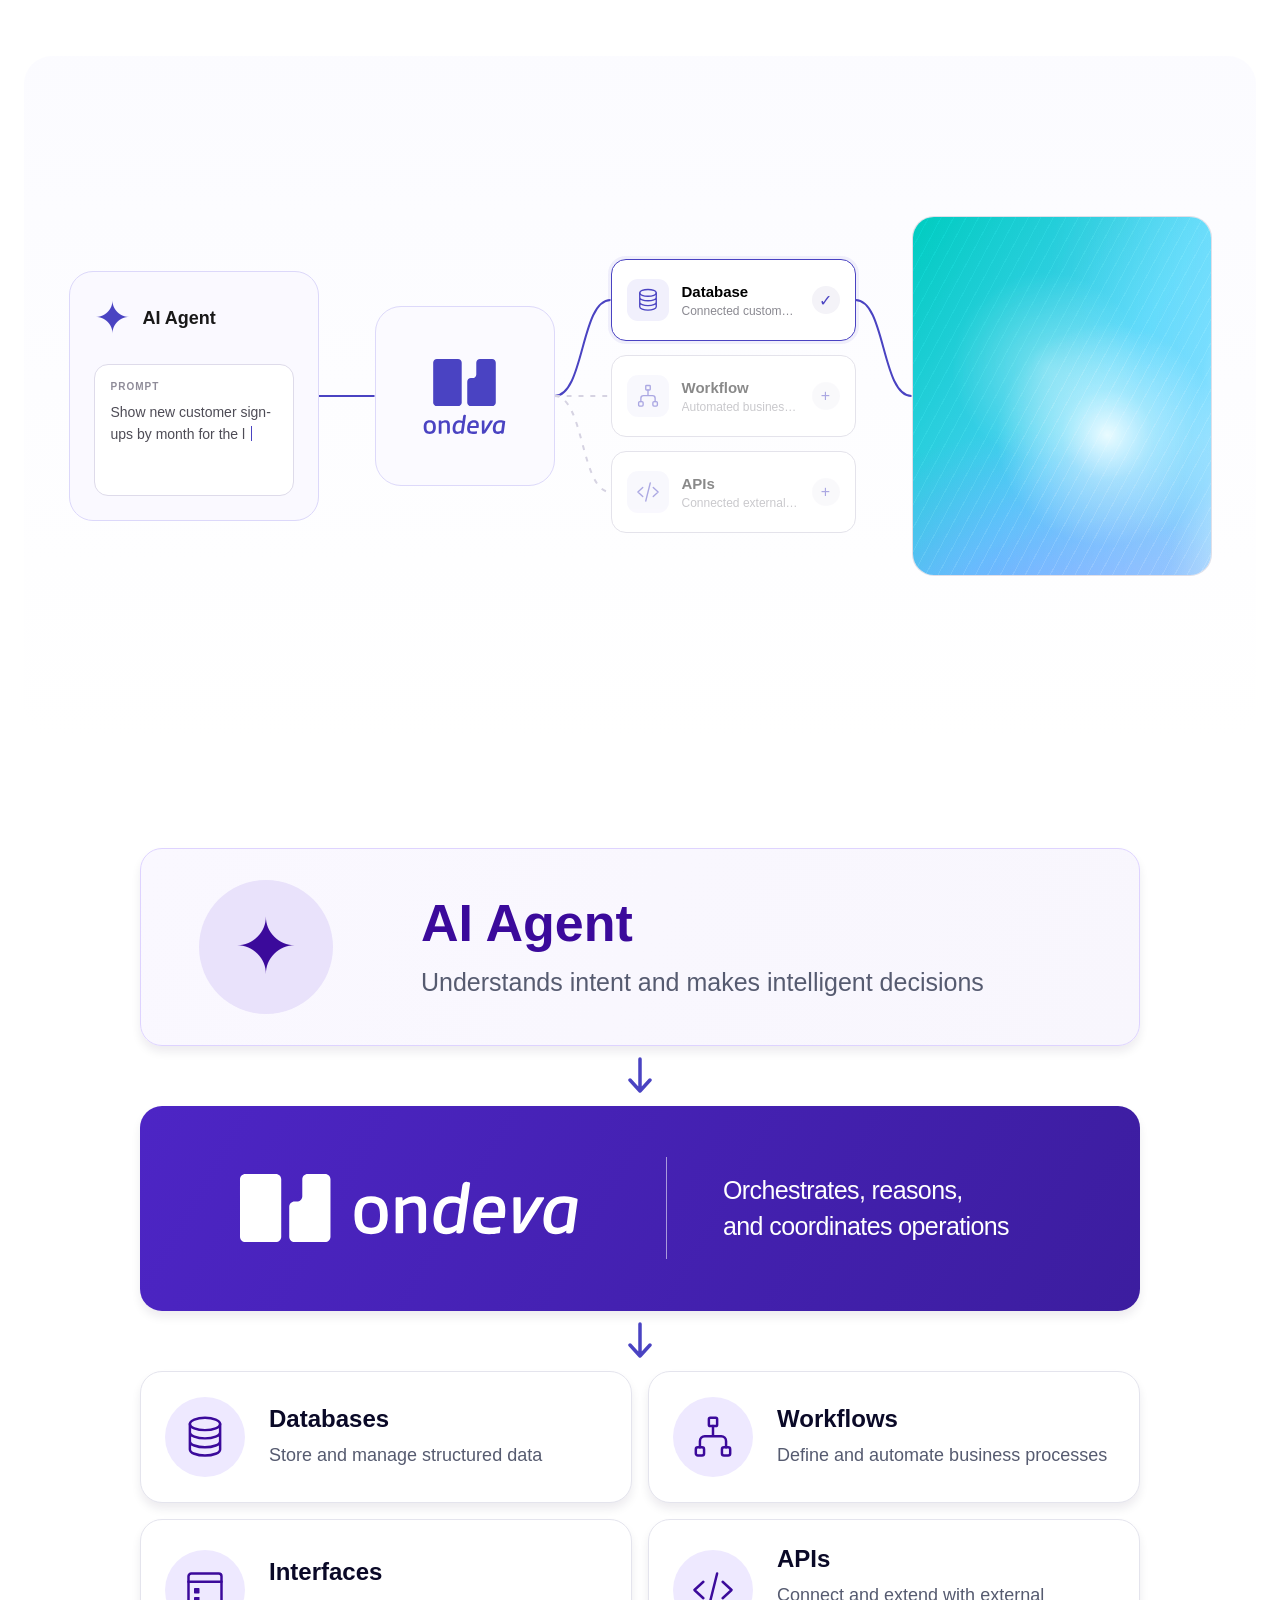
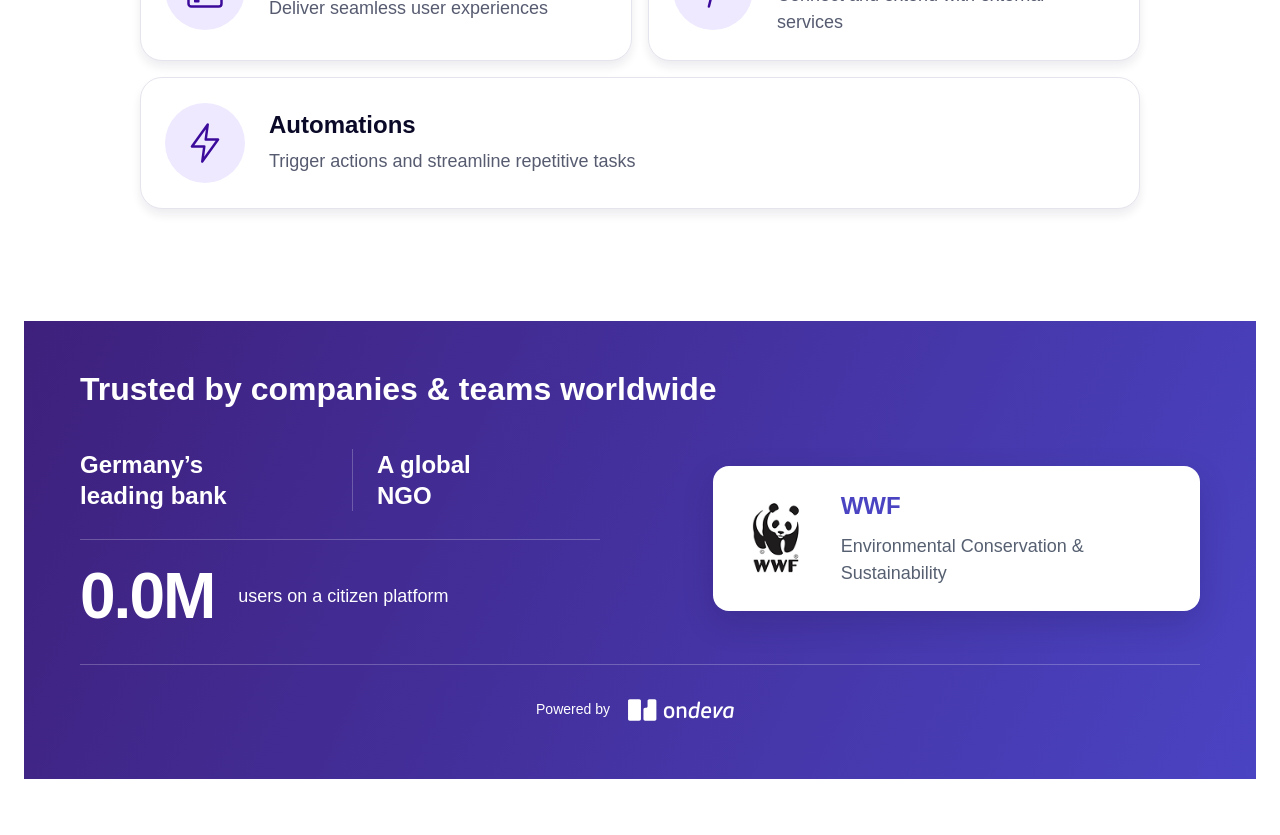
==== ondeva-ai-agent-demo/index.html @ fd676950 "Update index.html" ====
<!DOCTYPE html>
<html lang="en">
<head>
  <meta charset="UTF-8">
  <meta name="viewport" content="width=device-width, initial-scale=1.0">
  <title>Ondeva AI Agent Demo</title>
  <link rel="stylesheet" href="./css/style.css">
</head>
<body>
  <!-- Ícones compartilhados pelas duas sections -->
  <svg class="icon-definitions" xmlns="http://www.w3.org/2000/svg" aria-hidden="true">
    <defs>
      <symbol id="od-database" viewBox="0 0 64 64">
        <ellipse cx="32" cy="13" rx="22" ry="9"/>
        <path d="M10 13v37c0 5 10 9 22 9s22-4 22-9V13M10 25c0 5 10 9 22 9s22-4 22-9M10 38c0 5 10 9 22 9s22-4 22-9"/>
      </symbol>
      <symbol id="od-workflow" viewBox="0 0 64 64">
        <rect x="26" y="4" width="12" height="12" rx="2"/>
        <rect x="7" y="47" width="12" height="12" rx="3"/>
        <rect x="45" y="47" width="12" height="12" rx="3"/>
        <path d="M32 16v15M13 47V38a7 7 0 0 1 7-7h24a7 7 0 0 1 7 7v9"/>
      </symbol>
      <symbol id="od-interface" viewBox="0 0 64 64">
        <rect x="8" y="8" width="48" height="48" rx="4"/>
        <path d="M8 20h48"/>
        <rect x="16" y="29" width="8" height="8" rx="1" fill="currentColor" stroke="none"/>
        <rect x="16" y="42" width="8" height="8" rx="1" fill="currentColor" stroke="none"/>
      </symbol>
      <symbol id="od-code" viewBox="0 0 64 64">
        <path d="m18 20-13 12 13 12M46 20l13 12-13 12M38 8 26 56"/>
      </symbol>
      <symbol id="od-bolt" viewBox="0 0 64 64">
        <path d="m36 5-23 32h18l-3 22 23-32H33Z"/>
      </symbol>
    </defs>
  </svg>
  <main class="page">
    <!-- SECTION 01 — DEMO INTERATIVA -->
    <section
      class="experience"
      id="experience"
    >
      <canvas
        class="proximity-canvas"
        id="proximityCanvas"
      ></canvas>
      <!-- AI AGENT -->
      <div class="flow-item agent-column">
        <div
          class="agent-node"
          id="agentNode"
        >
          <div class="agent-heading">
            <div class="agent-symbol" aria-hidden="true">✦</div>
            <div class="agent-title">AI Agent</div>
          </div>
          <div class="prompt-box">
            <span class="prompt-label">
              PROMPT
            </span>
            <div class="prompt-content">
              <span id="promptText"></span>
              <span
                class="prompt-cursor"
                id="promptCursor"
                hidden
              ></span>
            </div>
          </div>
        </div>
      </div>
      <!-- ONDEVA -->
      <div class="flow-item ondeva-column">
        <div
          class="ondeva-node"
          id="ondevaNode"
        >
          <svg
            class="ondeva-logo"
            xmlns="http://www.w3.org/2000/svg"
            width="80"
            height="80"
            viewBox="0 0 80 80"
            fill="none"
            aria-label="Ondeva"
          >
            <path d="M35.054 11.4471H18.9602C17.4014 11.4471 16.1377 12.7043 16.1377 14.2552V44.4873C16.1377 46.0381 17.4014 47.2954 18.9602 47.2954H35.054C36.6128 47.2954 37.8765 46.0381 37.8765 44.4873V14.2552C37.8765 12.7043 36.6128 11.4471 35.054 11.4471Z" fill="#4A43C2"/>
            <path d="M61.009 11.446H51.8012C50.2409 11.446 48.9767 12.7038 48.9767 14.2541V23.1842C48.9767 24.7365 47.7125 25.9943 46.1522 25.9943H44.9153C43.355 25.9943 42.0908 27.252 42.0908 28.8043V44.4862C42.0908 46.0385 43.355 47.2963 44.9153 47.2963H61.007C62.5673 47.2963 63.8315 46.0385 63.8315 44.4862V14.2561C63.8315 12.7038 62.5673 11.448 61.007 11.448L61.009 11.446Z" fill="#4A43C2"/>
            <path d="M8.90674 63.2883C8.90674 59.6944 10.3064 58.0233 13.5429 58.0233C16.7793 58.0233 18.1801 59.6944 18.1801 63.2883C18.1801 66.8822 16.7804 68.5533 13.5429 68.5533C10.3054 68.5533 8.90674 66.8822 8.90674 63.2883ZM13.5429 66.7563C15.3178 66.7563 16.0278 65.9 16.0278 63.2883C16.0278 60.6766 15.3178 59.8202 13.5429 59.8202C11.7679 59.8202 11.0367 60.6766 11.0367 63.2883C11.0367 65.9 11.7466 66.7563 13.5429 66.7563Z" fill="#4A43C2"/>
            <path d="M42.0898 63.1834C42.5909 59.6322 44.1984 58.024 47.2057 58.024C49.7737 58.024 50.9229 59.2152 50.9229 61.8887C50.9229 62.4731 50.86 63.1215 50.7971 63.7059C50.7555 63.9779 50.6713 64.0611 50.3792 64.0611H44.1153C44.0939 64.2904 44.0737 64.4994 44.0737 64.6881C44.0737 66.339 44.8881 66.7559 46.6417 66.7559C47.6022 66.7559 48.2493 66.6514 49.1682 66.4637C49.4816 66.4008 49.6064 66.5683 49.5861 66.8402L49.4401 67.9269C49.4187 68.1562 49.3356 68.2607 49.0851 68.3033C48.2919 68.4494 47.373 68.554 46.4328 68.554C43.4053 68.554 41.9854 67.3841 41.9854 64.6476C41.9854 64.2093 42.0269 63.7081 42.0898 63.1855V63.1834ZM48.9177 62.5158C48.939 62.2439 48.9593 61.9933 48.9593 61.764C48.9593 60.3019 48.3954 59.8007 47.1428 59.8007C45.6184 59.8007 44.741 60.5322 44.3445 62.5158H48.9177Z" fill="#4A43C2"/>
            <path d="M40.8331 54.0633L40.3086 53.9908C39.6477 53.898 39.0454 54.3587 38.9526 55.0199L38.4431 58.6447L38.4356 58.6713C37.7672 58.2117 36.9741 58.024 36.0552 58.024C33.2366 58.024 31.5033 59.758 31.0225 63.225C30.9596 63.7049 30.918 64.1646 30.918 64.5826C30.918 67.2561 32.2548 68.5519 34.4679 68.5519C35.5957 68.5519 36.5765 68.2181 37.3493 67.4449L37.2822 67.9419C37.2779 67.976 37.28 68.009 37.2854 68.041C37.2982 68.1509 37.3515 68.2245 37.4314 68.2639C37.4698 68.2885 37.5135 68.3055 37.5615 68.313L37.9506 68.3674C38.6115 68.4601 39.2213 67.9995 39.314 67.3383L40.4355 59.3144L40.4557 59.1683L40.4674 59.0851L41.0335 55.0252L41.0879 54.6253L41.1092 54.4749L41.1145 54.4365C41.1401 54.2574 41.0143 54.091 40.8352 54.0654L40.8331 54.0633ZM33.0479 64.5207C33.0479 64.1869 33.0693 63.7892 33.1311 63.3306C33.4861 60.7818 34.4679 59.821 36.3462 59.821C37.1159 59.821 37.7203 59.966 38.2203 60.2155L37.9847 61.8888L37.4112 65.8783C36.7012 66.4425 35.8654 66.7763 34.9476 66.7763C33.7366 66.7763 33.0479 66.1705 33.0479 64.5207Z" fill="#4A43C2"/>
            <path d="M70.7459 58.6297C69.9314 58.3375 68.6575 58.024 67.3005 58.024C64.1685 58.024 62.1633 59.6322 61.6623 63.2879C61.5994 63.7475 61.5578 64.1858 61.5578 64.6039C61.5578 67.2145 62.8733 68.5518 64.9819 68.5518C66.1726 68.5518 67.1747 68.1551 67.9476 67.528L67.9412 67.5686L67.8687 67.9418C67.8431 68.121 67.9689 68.2873 68.148 68.3129L68.5371 68.3673C69.198 68.4601 69.8078 67.9994 69.9005 67.3382L71.0593 59.0478C71.0806 58.8601 70.9964 58.714 70.7459 58.6297ZM65.5042 66.7559C64.3348 66.7559 63.6877 66.1289 63.6877 64.6039C63.6877 64.2701 63.709 63.8936 63.7709 63.4553C64.1674 60.7605 65.2953 59.7996 67.3207 59.7996C67.8015 59.7996 68.3025 59.8625 68.8238 59.967L68.0094 65.8783C67.2163 66.4211 66.3602 66.7559 65.5042 66.7559Z" fill="#4A43C2"/>
            <path d="M25.7181 58.024C24.5071 58.024 23.3792 58.4004 22.3143 59.2152V58.6095C22.3143 58.4004 22.1885 58.2757 21.9806 58.2757H20.7067C20.4978 58.2757 20.373 58.4015 20.373 58.6095V67.9887C20.373 68.1764 20.4988 68.3023 20.6864 68.3023H22.148C22.3356 68.3023 22.4614 68.1764 22.4614 67.9887V60.7402C23.2971 60.1974 24.2363 59.8209 25.1968 59.8209C26.3449 59.8209 26.7628 60.3637 26.7628 62.0764V67.9674C26.7628 68.0005 26.7692 68.0325 26.7788 68.0634C26.8065 68.1818 26.8832 68.2586 27.0016 68.2863C27.0325 68.2959 27.0634 68.3023 27.0975 68.3023H27.6145C28.2978 68.3023 28.8511 67.7488 28.8511 67.0652V61.6381C28.8511 59.2354 27.8906 58.024 25.7191 58.024H25.7181Z" fill="#4A43C2"/>
            <path d="M58.998 62.9745L61.6577 58.729C61.8581 58.4582 61.7259 58.2907 61.4754 58.2907H59.8871C59.6994 58.2907 59.5662 58.3323 59.4447 58.52L57.1399 62.3389C56.4491 63.3819 55.9961 64.4846 55.1283 65.8827C55.236 64.5262 55.1806 63.4661 55.1998 62.4434V58.6245C55.2008 58.4102 55.1017 58.2907 54.8927 58.2907H53.5112C53.282 58.2907 53.1764 58.3718 53.1764 58.6032L53.2617 67.9729C53.2553 68.1798 53.3406 68.3067 53.5485 68.3067H54.6028C54.6102 68.3067 54.6188 68.3046 54.6284 68.3024C55.2179 68.2928 55.9374 67.863 56.3116 67.2658L58.9991 62.9745H58.998Z" fill="#4A43C2"/>
          </svg>
        </div>
      </div>
      <!-- CAPABILITIES -->
      <div class="flow-item capabilities">
        <button
          class="capability"
          data-capability="database"
        >
          <div class="capability-icon" aria-hidden="true">
            <svg viewBox="0 0 64 64"><use href="#od-database"/></svg>
          </div>
          <div class="capability-copy">
            <strong>Database</strong>
            <span>Connected customer data</span>
          </div>
          <div class="capability-action">
            +
          </div>
        </button>
        <button
          class="capability"
          data-capability="workflow"
        >
          <div class="capability-icon" aria-hidden="true">
            <svg viewBox="0 0 64 64"><use href="#od-workflow"/></svg>
          </div>
          <div class="capability-copy">
            <strong>Workflow</strong>
            <span>Automated business processes</span>
          </div>
          <div class="capability-action">
            +
          </div>
        </button>
        <button
          class="capability"
          data-capability="apis"
        >
          <div class="capability-icon" aria-hidden="true">
            <svg viewBox="0 0 64 64"><use href="#od-code"/></svg>
          </div>
          <div class="capability-copy">
            <strong>APIs</strong>
            <span>Connected external services</span>
          </div>
          <div class="capability-action">
            +
          </div>
        </button>
      </div>
      <!-- RESULT -->
      <div class="flow-item result-column">
        <div
          class="result-card is-loading"
          id="resultCard"
        >
          <div
            class="result-loading"
            id="resultLoading"
          ></div>
          <div
            class="result-content"
            id="resultContent"
          >
            <h2
              class="result-title"
              id="resultTitle"
            >
              Loading result
            </h2>
            <div
              class="result-copy"
              id="resultCopy"
            ></div>
            <div
              class="result-visual"
              id="resultVisual"
            ></div>
          </div>
        </div>
      </div>
      <!-- CONNECTIONS -->
      <svg
        class="connections"
        id="connections"
      ></svg>
    </section>
     <!-- SECTION 02 — CARDS AUTOMÁTICOS -->
    <section class="od-flow" data-od-flow data-step-ms="700" data-start-ms="180" aria-label="How Ondeva connects AI agents and operations">
    <article class="od-card od-agent" data-od-reveal>
      <span class="od-icon od-icon--agent" aria-hidden="true"><span class="agent-symbol">✦</span></span>
      <div class="capability-copy od-copy">
        <h2>AI Agent</h2>
        <p>Understands intent and makes intelligent decisions</p>
      </div>
    </article>
    <div class="od-arrow" data-od-connector aria-hidden="true"><svg viewBox="0 0 32 40"><path d="M16 3v31M6 24l10 11 10-11"/></svg></div>
    <article class="od-card od-platform" data-od-reveal aria-label="Ondeva: Orchestrates, reasons, and coordinates operations">
      <div class="od-brand" aria-hidden="true">
<svg class="od-brand-logo" width="409" height="135" viewBox="0 0 409 135" fill="none" xmlns="http://www.w3.org/2000/svg">
<path d="M119.143 32.5518C122.154 32.5518 124.595 34.9764 124.595 37.9727V96.3223C124.595 99.3185 122.154 101.746 119.143 101.746H88.083C85.0714 101.746 82.6309 99.3185 82.6309 96.3223V66.0537C82.6309 63.0575 85.0714 60.6289 88.083 60.6289H90.4697C93.4814 60.6289 95.9219 58.2013 95.9219 55.2051V37.9688C95.9219 34.9762 98.3624 32.5488 101.374 32.5488H119.146L119.143 32.5518ZM69.0479 32.5498C72.0567 32.5498 74.4961 34.9772 74.4961 37.9707V96.3242C74.4961 99.3177 72.0567 101.744 69.0479 101.744H37.9844C34.9755 101.744 32.5361 99.3177 32.5361 96.3242V37.9707C32.5361 34.9772 34.9755 32.5498 37.9844 32.5498H69.0479ZM288.9 55.3027C298.281 55.3027 302.479 59.6545 302.479 69.4209C302.479 71.5556 302.249 73.9239 302.02 76.0586C301.868 77.052 301.56 77.3564 300.493 77.3564H277.611C277.533 78.1938 277.46 78.9571 277.46 79.6465C277.46 85.6769 280.435 87.2002 286.841 87.2002C290.349 87.2002 292.713 86.8184 296.069 86.1328C297.214 85.903 297.67 86.5147 297.596 87.5078L297.062 91.4775C296.985 92.3151 296.681 92.6977 295.766 92.8535C292.868 93.3872 289.512 93.7686 286.077 93.7686C275.018 93.7685 269.831 89.495 269.831 79.499C269.831 77.898 269.983 76.067 270.213 74.1582V74.1504C272.043 61.178 277.915 55.3028 288.9 55.3027ZM165.932 55.3008C177.754 55.3008 182.871 61.4049 182.871 74.5332C182.871 87.6615 177.758 93.7656 165.932 93.7656C154.105 93.7656 148.996 87.6615 148.996 74.5332C148.996 61.4049 154.109 55.3008 165.932 55.3008ZM258.753 44.3291C259.092 41.9138 261.292 40.2314 263.706 40.5703L265.622 40.835L265.63 40.8428C266.284 40.9364 266.743 41.5439 266.649 42.1982L266.63 42.335V42.3389L266.553 42.8877L266.354 44.3486L264.286 59.1797L264.243 59.4834L264.169 60.0166L260.072 89.3281C259.733 91.7432 257.506 93.4258 255.092 93.0869L253.671 92.8887C253.496 92.8614 253.335 92.7986 253.195 92.709C252.903 92.5648 252.709 92.2957 252.662 91.8945C252.643 91.7778 252.635 91.6568 252.65 91.5322L252.896 89.7168C250.072 92.5411 246.49 93.7607 242.37 93.7607C234.286 93.7607 229.402 89.0278 229.402 79.2617C229.402 77.7346 229.554 76.0548 229.784 74.3018C231.54 61.6374 237.872 55.3028 248.168 55.3027C251.525 55.3027 254.423 55.9889 256.864 57.668L256.891 57.5703L258.753 44.3291ZM362.306 55.3027C367.263 55.3027 371.916 56.4482 374.892 57.5156C375.807 57.8234 376.115 58.3573 376.037 59.043L371.804 89.3271C371.465 91.7424 369.238 93.4258 366.823 93.0869L365.401 92.8877C364.747 92.7939 364.288 92.1865 364.382 91.5322L364.646 90.1689L364.67 90.0205C361.847 92.3111 358.186 93.7607 353.836 93.7607C346.134 93.7606 341.328 88.8753 341.328 79.3389C341.328 77.812 341.48 76.211 341.71 74.5322C343.54 61.1781 350.865 55.3029 362.306 55.3027ZM316.981 56.2773C317.744 56.2775 318.106 56.7142 318.103 57.4971V71.4473C318.032 75.1832 318.235 79.0555 317.842 84.0107C321.012 78.9037 322.666 74.8753 325.189 71.0654L333.609 57.1152C334.053 56.4298 334.54 56.2774 335.225 56.2773H341.027C341.942 56.2773 342.425 56.8894 341.693 57.8789L331.978 73.3867H331.981L322.164 89.0635C320.797 91.2448 318.169 92.8144 316.016 92.8496C315.981 92.8574 315.949 92.8652 315.922 92.8652H312.07C311.311 92.8651 311 92.4019 311.023 91.6465L310.712 57.4189C310.712 56.5736 311.097 56.2773 311.935 56.2773H316.981ZM210.411 55.3027C218.343 55.3028 221.851 59.7283 221.852 68.5049V88.3301C221.852 90.8271 219.831 92.8495 217.335 92.8496H215.446C215.322 92.8496 215.209 92.8261 215.096 92.791C214.663 92.6897 214.383 92.4089 214.282 91.9766C214.247 91.8636 214.224 91.7467 214.224 91.626V70.1064C214.224 63.8501 212.697 61.8672 208.503 61.8672C204.994 61.8672 201.564 63.2427 198.511 65.2256V91.7041C198.511 92.3896 198.051 92.8496 197.365 92.8496H192.026C191.341 92.8494 190.882 92.3894 190.882 91.7041V57.4414C190.882 56.682 191.338 56.2227 192.101 56.2227H196.754C197.513 56.2227 197.974 56.678 197.974 57.4414V59.6543C201.864 56.6782 205.984 55.3027 210.407 55.3027H210.411ZM249.231 61.8672C242.37 61.8672 238.783 65.3771 237.486 74.6875C237.26 76.3625 237.183 77.8159 237.183 79.0352C237.183 85.0616 239.698 87.2744 244.122 87.2744C247.475 87.2744 250.529 86.0549 253.122 83.9941L255.217 69.4209L256.077 63.3086C254.251 62.3971 252.043 61.8672 249.231 61.8672ZM165.932 61.8643C159.448 61.8643 156.776 64.9928 156.776 74.5332C156.776 84.0736 159.37 87.2021 165.932 87.2021C172.415 87.2021 175.009 84.0736 175.009 74.5332C175.009 64.9928 172.415 61.8643 165.932 61.8643ZM362.38 61.7891C354.981 61.7891 350.861 65.2993 349.412 75.1436C349.186 76.7445 349.108 78.1196 349.108 79.3389C349.108 84.9095 351.472 87.2001 355.744 87.2002C358.871 87.2002 361.998 85.977 364.896 83.9941L367.871 62.4004C365.967 62.0186 364.136 61.7891 362.38 61.7891ZM288.671 61.793C283.102 61.793 279.897 64.4653 278.448 71.7109H295.154C295.232 70.7177 295.307 69.8023 295.307 68.9648C295.307 63.6241 293.246 61.793 288.671 61.793Z" fill="white"/>
</svg>
      </div>
      <p class="od-platform-copy" aria-hidden="true">Orchestrates, reasons,<br class="od-desktop-break"> and coordinates operations</p>
    </article>
    <div class="od-arrow" data-od-connector aria-hidden="true"><svg viewBox="0 0 32 40"><path d="M16 3v31M6 24l10 11 10-11"/></svg></div>
    <div class="od-features">
      <article class="od-card od-feature" data-od-reveal>
        <span class="od-icon" aria-hidden="true"><svg><use href="#od-database"/></svg></span>
        <div class="capability-copy od-copy"><h3>Databases</h3><p>Store and manage structured data</p></div>
      </article>
      <article class="od-card od-feature" data-od-reveal>
        <span class="od-icon" aria-hidden="true"><svg><use href="#od-workflow"/></svg></span>
        <div class="capability-copy od-copy"><h3>Workflows</h3><p>Define and automate business processes</p></div>
      </article>
      <article class="od-card od-feature" data-od-reveal>
        <span class="od-icon" aria-hidden="true"><svg><use href="#od-interface"/></svg></span>
        <div class="capability-copy od-copy"><h3>Interfaces</h3><p>Deliver seamless user experiences</p></div>
      </article>
      <article class="od-card od-feature" data-od-reveal>
        <span class="od-icon" aria-hidden="true"><svg><use href="#od-code"/></svg></span>
        <div class="capability-copy od-copy"><h3>APIs</h3><p>Connect and extend with external services</p></div>
      </article>
      <article class="od-card od-feature od-automation" data-od-reveal>
        <span class="od-icon" aria-hidden="true"><svg><use href="#od-bolt"/></svg></span>
        <div class="capability-copy od-copy"><h3>Automations</h3><p>Trigger actions and streamline repetitive tasks</p></div>
      </article>
    </div>
  </section>
  <!-- ============================================================
     SECTION 03 — TRUSTED BY COMPANIES & TEAMS
     ============================================================ -->
<section class="trust-section" data-trust-section aria-labelledby="trust-title">
  <div class="trust-inner">
    <div class="trust-copy">
      <h2 id="trust-title" data-trust-reveal>Trusted by companies &amp; teams worldwide</h2>
    </div>

    <div class="trust-content">
      <div class="trust-proofs">
        <div class="trust-proof" data-trust-reveal data-trust-wait="500">
          <h3>Germany’s<br>leading bank</h3>
        </div>
        <div class="trust-proof" data-trust-reveal data-trust-wait="500">
          <h3>A global<br>NGO</h3>
        </div>
        <div class="trust-proof trust-proof--metric" data-trust-reveal data-trust-wait="500">
          <div class="trust-count" aria-hidden="true"><span data-trust-count>5</span>M</div>
          <p><span class="trust-sr-only">5 million </span>users on a citizen platform</p>
        </div>
      </div>

      <div class="trust-clients" data-trust-reveal data-trust-carousel aria-label="Clients">
        <article class="trust-client is-active" data-trust-client>
          <img class="trust-client-logo" src="./assets/logos/WWF.png" alt="" width="96" height="96" decoding="async">
          <div class="trust-client-text">
            <h3>WWF</h3>
            <p>Environmental Conservation & Sustainability</p>
          </div>
        </article>
        <article class="trust-client" data-trust-client>
          <img class="trust-client-logo" src="./assets/logos/Grunder.png" alt="" width="96" height="96" decoding="async">
          <div class="trust-client-text">
            <h3>Gründerplattform</h3>
            <p>Entrepreneurship & Business Creation</p>
          </div>
        </article>
        <article class="trust-client" data-trust-client>
          <img class="trust-client-logo" src="./assets/logos/Everest.png" alt="" width="96" height="96" decoding="async">
          <div class="trust-client-text">
            <h3>Everest</h3>
            <p><span>Digital platform development &</span> <span>entrepreneurial empowerment</span></p>
          </div>
        </article>
      </div>
    </div>

    <div class="trust-powered" data-trust-reveal>
      <span>Powered by</span>
      <img src="./assets/logos/Logo.svg" alt="Ondeva" width="126" height="42" decoding="async">
    </div>
  </div>
</section>

</main>
  <script src="./js/main.js"></script>
</body>
</html>
---- ondeva-ai-agent-demo/css/style.css ----
/* BASE E SECTION 01 — DEMO INTERATIVA */
* { box-sizing: border-box; }
html, body { margin: 0; min-height: 100%; }
body { font-family: Arial, Helvetica, sans-serif; background: #ffffff; color: #181818; }
button { font: inherit; }
.icon-definitions { position: absolute; width: 0; height: 0; overflow: hidden; }
.page { width: min(1500px, calc(100% - 48px)); margin: 0 auto; padding: 56px 0; }
.experience { position: relative; min-height: 680px; display: flex; align-items: center; justify-content: center; gap: 56px; overflow: hidden; isolation: isolate; border-radius: 28px; background: linear-gradient( 180deg, rgba(250, 250, 255, .78), rgba(255, 255, 255, .96) ); }
.flow-item { position: relative; z-index: 3; }
.proximity-canvas { position: absolute; inset: 0; z-index: 0; width: 100%; height: 100%; pointer-events: none; }
.agent-column { width: 250px; }
.agent-node { width: 250px; padding: 24px; border: 1px solid #DCD8FA; border-radius: 24px; background: #FAF9FF; }
.agent-symbol { color: #4A43C2; font-size: 44px; line-height: 1; }
.agent-heading { display: flex; align-items: center; gap: 12px; }
.agent-title { margin-top: 0; font-size: 18px; font-weight: 700; }
.prompt-box { width: 100%; height: 132px; margin-top: 24px; padding: 16px; border: 1px solid #DEDBEA; border-radius: 14px; background: #ffffff; }
.prompt-label { display: block; margin-bottom: 10px; color: #8F8C99; font-size: 10px; font-weight: 700; letter-spacing: .1em; }
.prompt-content { height: 86px; overflow: hidden; color: #4E4C56; font-size: 14px; line-height: 1.55; }
.prompt-cursor { display: inline-block; width: 1px; height: 15px; margin-left: 2px; vertical-align: -2px; background: #4A43C2; animation: cursorBlink .7s infinite; }
@keyframes cursorBlink { 0%, 49% { opacity: 1; }
50%, 100% { opacity: 0; }
}
.ondeva-column { width: 180px; display: flex; justify-content: center; }
.ondeva-node { width: 180px; height: 180px; display: grid; place-items: center; border: 1px solid #DDD9FA; border-radius: 26px; background: #FBFAFF; }
.ondeva-logo { display: block; width: 105px; height: 105px; }
.capabilities { width: 245px; display: flex; flex-direction: column; gap: 14px; }
.capability { width: 100%; height: 82px; padding: 15px; display: flex; align-items: center; gap: 13px; border: 1px solid #E4E3EB; border-radius: 15px; background: #ffffff; text-align: left; cursor: pointer; box-shadow: 0 6px 18px rgba(74, 67, 194, 0); transition: border-color 180ms ease, box-shadow 180ms ease, transform 180ms ease; }
.capability:hover { transform: translateY(-2px); border-color: #AAA4E9; box-shadow: 0 10px 26px rgba(74, 67, 194, .14); }
.capability.selected { border-color: #4A43C2; box-shadow: 0 0 0 3px rgba(74, 67, 194, .07); }
.capability.dimmed { opacity: 1; }
.capability.dimmed .capability-icon, .capability.dimmed .capability-copy, .capability.dimmed .capability-action { opacity: .46; }
.capability.dimmed:hover .capability-icon, .capability.dimmed:hover .capability-copy, .capability.dimmed:hover .capability-action { opacity: .75; }
.capability-icon { width: 42px; height: 42px; flex: 0 0 42px; display: grid; place-items: center; border-radius: 11px; background: #F1F0FC; color: #4A43C2; font-size: 12px; font-weight: 700; }
.capability-icon svg { display: block; width: 24px; height: 24px; fill: none; stroke: currentColor; stroke-width: 3.6; stroke-linecap: round; stroke-linejoin: round; }
.capability-copy { min-width: 0; flex: 1; }
.capability-copy strong { display: block; margin-bottom: 4px; font-size: 15px; }
.capability-copy span { display: block; overflow: hidden; color: #8A8991; font-size: 12px; white-space: nowrap; text-overflow: ellipsis; }
.capability-action { width: 28px; height: 28px; flex: 0 0 28px; display: grid; place-items: center; border-radius: 50%; background: #F4F3F8; color: #4A43C2; }
.result-column { width: 300px; }
.result-card { --foil-x: 45%; --foil-y: 42%; position: relative; width: 300px; height: 360px; overflow: hidden; border: 1px solid rgba(220, 220, 230, .9); border-radius: 22px; background: #ffffff; }
.result-loading { position: absolute; inset: 0; opacity: 0; overflow: hidden; background: radial-gradient( circle at var(--foil-x) var(--foil-y), rgba(255,255,255,.84) 0%, rgba(255,255,255,.36) 12%, transparent 29% ), radial-gradient( circle at 78% 22%, rgba(108,226,255,.66), transparent 40% ), radial-gradient( circle at 22% 76%, rgba(177,136,255,.64), transparent 44% ), radial-gradient( circle at 85% 80%, rgba(37,211,190,.48), transparent 40% ), linear-gradient( 125deg, #18C4BA 0%, #59CAE9 24%, #7EB7EE 46%, #B08BEA 68%, #6B61D7 84%, #4A43C2 100% ); background-size: 145% 145%, 170% 170%, 185% 185%, 180% 180%, 230% 230%; filter: saturate(1.15) contrast(1.03); transition: opacity 260ms ease; animation: foilDrift 2.3s ease-in-out infinite alternate; }
.result-card.is-loading .result-loading { opacity: 1; }
.result-loading::before { content: ""; position: absolute; inset: -35%; background: repeating-linear-gradient( 118deg, rgba(255,255,255,.13) 0, rgba(255,255,255,.13) 1px, transparent 1px, transparent 11px ); mix-blend-mode: overlay; animation: foilSweep 2.4s linear infinite; }
.result-loading::after { content: ""; position: absolute; inset: 0; background: radial-gradient( circle at var(--foil-x) var(--foil-y), rgba(255,255,255,.3), transparent 36% ), linear-gradient( 100deg, transparent 20%, rgba(255,255,255,.18) 44%, rgba(255,255,255,.42) 50%, rgba(255,255,255,.15) 56%, transparent 78% ); mix-blend-mode: screen; background-size: 100% 100%, 220% 100%; animation: foilLight 1.8s linear infinite; }
@keyframes foilDrift { 0% { background-position: 10% 20%, 70% 15%, 15% 80%, 80% 70%, 0% 50%; }
100% { background-position: 90% 70%, 25% 75%, 80% 20%, 25% 30%, 100% 50%; }
}
@keyframes foilSweep { from { transform: translateX(-12%) rotate(-7deg); }
to { transform: translateX(12%) rotate(-7deg); }
}
@keyframes foilLight { from { background-position: center, 130% 0; }
to { background-position: center, -130% 0; }
}
.result-content { position: relative; z-index: 2; height: 100%; padding: 24px; display: flex; flex-direction: column; opacity: 1; transition: opacity 250ms ease; }
.result-card.is-loading .result-content { opacity: 0; }
.result-title { min-height: 48px; margin: 0; font-size: 20px; line-height: 1.2; }
.result-copy { height: 112px; margin-top: 12px; overflow: hidden; color: #66646C; font-size: 14px; line-height: 1.5; }
.result-copy strong { color: #181818; font-weight: 700; }
.result-visual { height: 140px; flex: 0 0 140px; margin-top: 16px; display: flex; align-items: center; justify-content: center; }
.result-graphic { width: 100%; height: 100%; display: flex; align-items: center; justify-content: center; color: #4A43C2; }
.visual-caption { color: #66646C; font-size: 13px; font-weight: 600; }
.visual-side-copy { display: flex; flex-direction: column; gap: 4px; }
.visual-side-copy strong { color: #181818; font-size: 17px; }
.visual-side-copy span { color: #77747F; font-size: 12px; }
.visual-attention { flex-direction: column; gap: 10px; }
.attention-users { display: flex; }
.attention-user { position: relative; width: 38px; height: 38px; margin-left: -6px; display: grid; place-items: center; border: 3px solid #ffffff; border-radius: 50%; background: #F0EEFF; color: #4A43C2; font-size: 9px; font-weight: 700; }
.attention-user:first-child { margin-left: 0; }
.attention-user::after { content: ""; position: absolute; right: -2px; bottom: -1px; width: 10px; height: 10px; border: 2px solid #ffffff; border-radius: 50%; background: #4A43C2; }
.attention-count { color: #4A43C2; font-size: 34px; font-weight: 700; line-height: 1; }
.visual-signups { flex-direction: column; }
.visual-signups svg { width: 100%; height: 100px; overflow: visible; }
.visual-signups .trend-area { fill: rgba(74,67,194,.08); }
.visual-signups .trend-line { fill: none; stroke: #4A43C2; stroke-width: 3; stroke-linecap: round; stroke-linejoin: round; }
.visual-signups circle { fill: #ffffff; stroke: #4A43C2; stroke-width: 2.5; }
.trend-labels { width: 100%; display: flex; justify-content: space-between; color: #98959F; font-size: 9px; }
.visual-renewals { gap: 22px; }
.calendar-icon { position: relative; width: 74px; height: 78px; display: flex; flex-direction: column; align-items: center; justify-content: center; border: 2px solid #4A43C2; border-radius: 13px; background: #F8F7FF; }
.calendar-icon::before { content: ""; position: absolute; top: 19px; left: 0; right: 0; border-top: 2px solid #4A43C2; }
.calendar-icon strong { margin-top: 17px; font-size: 25px; }
.calendar-icon small { color: #77747F; font-size: 10px; }
.mix-ring { width: 120px; height: 120px; display: grid; place-items: center; border-radius: 50%; background: conic-gradient( #4A43C2 0 46%, #ECEAF8 46% 100% ); }
.mix-center { width: 82px; height: 82px; display: flex; flex-direction: column; align-items: center; justify-content: center; border-radius: 50%; background: #ffffff; }
.mix-center strong { color: #4A43C2; font-size: 22px; }
.mix-center span { margin-top: 3px; color: #77747F; font-size: 10px; }
.visual-checklist { gap: 24px; }
.checklist-icon { width: 92px; display: flex; flex-direction: column; gap: 8px; }
.checklist-row { display: flex; align-items: center; gap: 8px; }
.checklist-box { width: 19px; height: 19px; display: grid; place-items: center; border-radius: 5px; background: #4A43C2; color: #ffffff; font-size: 11px; }
.checklist-line { width: 58px; height: 5px; border-radius: 10px; background: #E7E5F7; }
.visual-escalation { gap: 24px; }
.escalation-icon { width: 72px; height: 72px; display: grid; place-items: center; border-radius: 22px; background: #F0EEFF; color: #4A43C2; font-size: 37px; font-weight: 700; }
.visual-follow-up { gap: 24px; }
.follow-icon { width: 72px; height: 72px; display: grid; place-items: center; border: 2px solid #4A43C2; border-radius: 50%; background: #F8F7FF; }
.follow-icon svg { width: 38px; height: 38px; fill: none; stroke: #4A43C2; stroke-width: 1.8; stroke-linecap: round; stroke-linejoin: round; }
.visual-handover { flex-direction: column; gap: 17px; }
.handover-flow { display: flex; align-items: center; }
.handover-step { width: 36px; height: 36px; display: grid; place-items: center; border-radius: 50%; background: #4A43C2; color: #ffffff; font-size: 14px; font-weight: 700; }
.handover-line { width: 36px; height: 2px; background: #C9C5ED; }
.visual-delivery { flex-direction: column; gap: 11px; }
.delivery-icon { width: 72px; height: 72px; display: grid; place-items: center; border-radius: 20px; background: #F1F0FC; }
.delivery-icon svg { width: 42px; height: 42px; fill: none; stroke: #4A43C2; stroke-width: 1.8; stroke-linecap: round; stroke-linejoin: round; }
.delivery-route { width: 125px; display: flex; align-items: center; }
.delivery-route-dot { width: 7px; height: 7px; flex: 0 0 7px; border-radius: 50%; background: #4A43C2; }
.delivery-route-line { flex: 1; height: 2px; margin-left: 6px; background: repeating-linear-gradient( to right, #BEB9E9 0 6px, transparent 6px 11px ); }
.delivery-arrow { width: 18px; height: 18px; margin-left: -3px; fill: none; stroke: #4A43C2; stroke-width: 2; stroke-linecap: round; stroke-linejoin: round; }
.visual-invoice { gap: 24px; }
.invoice-icon { width: 64px; height: 78px; display: grid; place-items: center; border: 2px solid #4A43C2; border-radius: 9px; background: #F8F7FF; }
.invoice-icon svg { width: 34px; height: 34px; fill: none; stroke: #4A43C2; stroke-width: 1.8; stroke-linecap: round; stroke-linejoin: round; }
.availability-ring { position: relative; width: 124px; height: 124px; }
.availability-ring svg { width: 100%; height: 100%; transform: rotate(-90deg); }
.availability-track, .availability-value { fill: none; stroke-width: 8; }
.availability-track { stroke: #ECEAF8; }
.availability-value { stroke: #4A43C2; stroke-linecap: round; stroke-dasharray: 326.66 326.73; }
.availability-copy { position: absolute; inset: 0; display: flex; flex-direction: column; align-items: center; justify-content: center; }
.availability-copy strong { color: #4A43C2; font-size: 21px; }
.availability-copy span { margin-top: 3px; color: #77747F; font-size: 10px; }
.visual-api-usage { gap: 20px; }
.usage-bars { width: 104px; height: 86px; display: flex; align-items: flex-end; gap: 6px; padding-bottom: 2px; border-bottom: 1px solid #DDD9EC; }
.usage-bars span { flex: 1; border-radius: 4px 4px 1px 1px; background: #4A43C2; }
.usage-copy { display: flex; flex-direction: column; }
.usage-copy strong { color: #181818; font-size: 22px; }
.usage-copy span { margin-top: 2px; color: #77747F; font-size: 11px; }
.usage-copy em { margin-top: 8px; color: #4A43C2; font-size: 12px; font-style: normal; font-weight: 700; }
.connections { position: absolute; inset: 0; z-index: 1; width: 100%; height: 100%; pointer-events: none; overflow: visible; }
.line { fill: none; stroke: #D6D3E2; stroke-width: 2; stroke-dasharray: 5 7; }
.line.active { stroke: #4A43C2; stroke-dasharray: none; }
.flow-dot { fill: #4A43C2; }
@media (max-width: 1100px) { .experience { gap: 28px; }
.agent-column, .agent-node { width: 220px; }
.capabilities { width: 220px; }
.result-column, .result-card { width: 270px; }
}
@media (max-width: 900px) { .experience { flex-direction: column; gap: 28px; padding: 40px 20px; }
.connections { display: none; }
.agent-column, .ondeva-column, .capabilities, .result-column { width: min(360px, 100%); }
.agent-node, .result-card { width: 100%; }
}
@media (prefers-reduced-motion: reduce) { .result-loading, .result-loading::before, .result-loading::after, .prompt-cursor { animation: none; }
.capability { transition: none; }
.capability:hover { transform: none; }
}

/* ============================================================
   SECTION 02 — AI AGENT / ONDEVA: CARDS AUTOMÁTICOS
   ============================================================ */
.od-flow {
  --od-purple: #3b0a9b;
  --od-ink: #0a0927;
  --od-muted: #565b70;
  --od-duration: 560ms;
  width: 100%;
  max-width: 1080px;
  margin: 80px auto 0;
  padding: 32px 40px;
  color: var(--od-ink);
}
.od-flow h2, .od-flow h3, .od-flow p { margin: 0; }
.od-flow .od-card {
  display: flex;
  align-items: center;
  border: 1.5px solid #e4e4ed;
  border-radius: 22px;
  background: #fff;
  box-shadow: 0 6px 10px rgb(24 15 48 / 8%);
}
.od-flow .od-icon {
  display: grid;
  place-items: center;
  flex: 0 0 124px;
  width: 124px;
  height: 124px;
  border-radius: 50%;
  color: var(--od-purple);
  background: #eee9ff;
}
.od-flow .od-icon svg {
  width: 66px;
  height: 66px;
  fill: none;
  stroke: currentColor;
  stroke-width: 3.6;
  stroke-linecap: round;
  stroke-linejoin: round;
}
.od-flow .od-agent {
  gap: 88px;
  min-height: 198px;
  padding: 30px 58px;
  border-color: #ded3ff;
  background: linear-gradient(115deg, #faf8ff, #f8f6fd);
}
.od-flow .od-icon--agent {
  flex-basis: 134px;
  width: 134px;
  height: 134px;
  background: #e9e2fb;
}
.od-flow .od-icon--agent .agent-symbol { color: inherit; font-size: 76px; line-height: 1; }
.od-flow .od-agent h2 { margin-bottom: 13px; color: var(--od-purple); font-size: 52px; font-weight: 700; line-height: 1.12; }
.od-flow .od-agent p { font-size: 25px; line-height: 1.4; color: var(--od-muted); }
.od-flow .od-arrow { display: grid; place-items: center; height: 60px; color: #4A43C2; }
.od-flow .od-arrow svg { width: 32px; height: 40px; fill: none; stroke: currentColor; stroke-width: 3.5; stroke-linecap: round; stroke-linejoin: round; }
.od-flow .od-platform {
  gap: 56px;
  min-height: 180px;
  padding: 36px 68px;
  color: #fff;
  border: 0;
  background: linear-gradient(120deg, #4d25c5, #3c1d9f);
}
.od-flow .od-brand { display: flex; align-items: center; justify-content: center; flex: 1 1 50%; min-width: 0; }
.od-flow .od-brand-logo { display: block; width: 409px; max-width: 100%; height: auto; }
.od-flow .od-platform-copy {
  flex: 1 1 50%;
  min-height: 102px;
  padding-left: 56px;
  border-left: 1px solid rgb(255 255 255 / 55%);
  display: flex;
  flex-direction: column;
  justify-content: center;
  font-size: 25px;
  line-height: 1.45;
  letter-spacing: -0.6px;
}

/* Cinco cards de recursos: mesmas medidas e hierarquia. */
.od-flow .od-features { display: grid; grid-template-columns: repeat(2, minmax(0, 1fr)); gap: 16px; }
.od-flow .od-feature { gap: 24px; min-height: 132px; padding: 24px; }
.od-flow .od-feature .od-icon { flex: 0 0 80px; width: 80px; height: 80px; }
.od-flow .od-feature .od-icon svg { width: 44px; height: 44px; }
.od-flow .od-feature .od-copy { min-width: 0; }
.od-flow .od-feature h3 { margin-bottom: 8px; font-size: 24px; font-weight: 700; line-height: 1.25; letter-spacing: 0; }
.od-flow .od-feature p { font-size: 18px; font-weight: 400; line-height: 1.5; color: var(--od-muted); letter-spacing: 0; }
.od-flow .od-automation { grid-column: 1 / -1; }
.od-flow .od-automation .od-copy { display: block; }

/* Entrada única dos cards. */
.od-flow.od-animated [data-od-reveal],
.od-flow.od-animated [data-od-connector] { opacity: 0; }
.od-flow.od-playing [data-od-reveal] { animation: od-card-in var(--od-duration) cubic-bezier(.2,.7,.2,1) var(--od-delay, 0ms) both; }
.od-flow.od-playing [data-od-connector] { animation: od-arrow-in 300ms ease-out var(--od-delay, 0ms) both; }
@keyframes od-card-in { from { opacity: 0; transform: translateY(18px); } to { opacity: 1; transform: translateY(0); } }
@keyframes od-arrow-in { from { opacity: 0; transform: translateY(-5px); } to { opacity: 1; transform: translateY(0); } }

@media (max-width: 1000px) {
  .od-flow { padding: 28px; }
  .od-flow .od-agent { gap: 48px; padding: 26px 40px; }
  .od-flow .od-agent h2 { font-size: 44px; }
  .od-flow .od-agent p { font-size: 22px; }
  .od-flow .od-platform { gap: 30px; padding: 30px 40px; }
  .od-flow .od-platform-copy { font-size: 22px; padding-left: 30px; }
}
@media (max-width: 860px) {
  .od-flow { padding: 20px; }
  .od-flow .od-agent { min-height: 150px; gap: 24px; padding: 24px; }
  .od-flow .od-icon--agent { flex-basis: 96px; width: 96px; height: 96px; }
  .od-flow .od-icon--agent .agent-symbol { font-size: 62px; }
  .od-flow .od-agent h2 { font-size: 36px; }
  .od-flow .od-agent p { font-size: 18px; }
  .od-flow .od-arrow { height: 48px; }
  .od-flow .od-platform { flex-direction: column; gap: 20px; padding: 24px; }
  .od-flow .od-brand { flex: auto; width: 100%; }
  .od-flow .od-platform-copy { flex: auto; width: 100%; min-height: auto; text-align: center; padding: 20px 0 0; border-left: 0; border-top: 1px solid rgb(255 255 255 / 45%); font-size: 20px; }
  .od-flow .od-features { grid-template-columns: 1fr; }
  .od-flow .od-automation { grid-column: auto; }
  .od-flow .od-desktop-break { display: none; }
}
@media (max-width: 400px) {
  .od-flow { padding: 16px; }
  .od-flow .od-agent { padding: 20px 16px; gap: 18px; }
  .od-flow .od-icon--agent { flex-basis: 76px; width: 76px; height: 76px; }
  .od-flow .od-icon--agent .agent-symbol { font-size: 48px; }
  .od-flow .od-agent h2 { font-size: 30px; }
  .od-flow .od-agent p { font-size: 17px; }
  .od-flow .od-feature { gap: 16px; }
  .od-flow .od-feature .od-icon { flex-basis: 64px; width: 64px; height: 64px; }
  .od-flow .od-feature .od-icon svg { width: 36px; height: 36px; }
}
@media (max-width: 360px) {
  .od-flow .od-feature { flex-direction: column; align-items: flex-start; }
}
@media (prefers-reduced-motion: reduce) {
  .od-flow.od-animated [data-od-reveal], .od-flow.od-animated [data-od-connector] { opacity: 1; animation: none; transform: none; }
}

/* ============================================================
   SECTION 03 — TRUST, CLIENTES E POWERED BY ONDEVA
   O degradê cobre a section inteira e seu padding.
   ============================================================ */
.trust-section {
  width: 100%; margin-top: 80px; padding: 48px 40px;
  color: #fff; background: linear-gradient(115deg, #3e207c 0%, #4a43c2 100%);
}
.trust-section .trust-inner { width: 100%; max-width: 1120px; margin: 0 auto; }
.trust-section h2, .trust-section h3, .trust-section p { margin: 0; }
.trust-section .trust-copy h2 { font-size: 32px; font-weight: 700; line-height: 1.25; }
.trust-section .trust-copy p { max-width: 900px; margin-top: 16px; font-size: 18px; font-weight: 400; line-height: 1.6; }
.trust-section .trust-content { display: grid; grid-template-columns: minmax(0, 1.2fr) minmax(0, 1fr); align-items: center; gap: 48px; margin-top: 40px; }
.trust-section .trust-proofs { display: grid; grid-template-columns: repeat(2, minmax(0, 1fr)); align-items: center; gap: 28px 24px; max-width: 520px; }
.trust-section .trust-proof { min-width: 0; }
.trust-section .trust-proof:nth-child(2) { border-left: 1px solid rgb(255 255 255 / 24%); padding-left: 24px; }
.trust-section .trust-proof h3 { font-size: 24px; font-weight: 700; line-height: 1.3; }
.trust-section .trust-proof--metric { grid-column: 1 / -1; display: flex; align-items: center; gap: 24px; padding-top: 24px; border-top: 1px solid rgb(255 255 255 / 24%); }
.trust-section .trust-count { flex: 0 0 auto; min-width: 112px; font-size: 64px; font-weight: 700; line-height: 1; letter-spacing: -2px; font-variant-numeric: tabular-nums; }
.trust-section .trust-proof--metric p { max-width: 230px; font-size: 18px; font-weight: 400; line-height: 1.5; }

/* Os cards compartilham a mesma célula para a troca não mover o layout. */
.trust-section .trust-clients { display: grid; min-width: 0; }
.trust-section .trust-client { display: grid; grid-template-columns: 80px minmax(0, 1fr); align-items: center; gap: 24px; padding: 24px; border-radius: 16px; color: #566071; background: #fff; box-shadow: 0 12px 32px rgb(23 10 56 / 16%); }
.trust-section .trust-client:not(.is-active) { display: none; }
.trust-section .trust-client-logo { display: block; width: 80px; height: 80px; object-fit: contain; }
.trust-section .trust-client-text { min-width: 0; }
.trust-section .trust-client h3 { color: #4a43c2; font-size: 24px; font-weight: 700; line-height: 1.3; overflow-wrap: anywhere; }
.trust-section .trust-client p { margin-top: 12px; font-size: 18px; font-weight: 400; line-height: 1.5; }
.trust-section .trust-client p span { display: block; }
.trust-section .trust-clients.is-carousel-ready .trust-client { display: grid; grid-area: 1 / 1; opacity: 0; transform: translateY(8px); pointer-events: none; transition: opacity 600ms ease, transform 600ms ease; }
.trust-section .trust-clients.is-carousel-ready .trust-client.is-active { opacity: 1; transform: translateY(0); pointer-events: auto; }
.trust-section .trust-powered { display: flex; justify-content: center; align-items: center; gap: 8px; margin-top: 36px; padding-top: 24px; border-top: 1px solid rgb(255 255 255 / 24%); }
.trust-section .trust-powered span { font-size: 14px; font-weight: 400; line-height: 1.5; }
.trust-section .trust-powered img { display: block; width: 126px; height: auto; }
.trust-section .trust-sr-only { position: absolute; width: 1px; height: 1px; padding: 0; margin: -1px; overflow: hidden; clip: rect(0, 0, 0, 0); white-space: nowrap; border: 0; }

/* Sem JavaScript, a copy, os destaques e o primeiro cliente ficam visíveis. */
.trust-section.trust-ready:not(.trust-started) [data-trust-reveal] { opacity: 0; transform: translateY(14px); }
.trust-section.trust-started [data-trust-reveal] { animation: trust-enter 560ms cubic-bezier(.2,.7,.2,1) var(--trust-delay, 0ms) both; }
@keyframes trust-enter {
  from { opacity: 0; transform: translateY(14px); }
  to { opacity: 1; transform: translateY(0); }
}
@media (max-width: 1000px) {
  .trust-section .trust-content { grid-template-columns: 1fr 1fr; gap: 32px; }
  .trust-section .trust-client { grid-template-columns: 1fr; gap: 16px; }
  .trust-section .trust-proof h3 { font-size: 22px; }
}
@media (max-width: 760px) {
  .trust-section { padding: 40px 24px; }
  .trust-section .trust-copy h2 { font-size: 28px; }
  .trust-section .trust-content { grid-template-columns: 1fr; gap: 32px; margin-top: 32px; }
  .trust-section .trust-proofs { max-width: none; }
  .trust-section .trust-client { grid-template-columns: 80px minmax(0, 1fr); gap: 24px; }
}
@media (max-width: 560px) {
  .trust-section { padding: 32px 24px; }
  .trust-section .trust-copy h2 { font-size: 26px; }
  .trust-section .trust-proofs { gap: 24px 16px; }
  .trust-section .trust-proof:nth-child(2) { padding-left: 16px; }
  .trust-section .trust-proof h3 { font-size: 20px; }
  .trust-section .trust-proof--metric { gap: 16px; }
  .trust-section .trust-count { font-size: 56px; min-width: 90px; }
  .trust-section .trust-client { grid-template-columns: 1fr; gap: 16px; }
  .trust-section .trust-client h3 { font-size: 24px; }
}
@media (max-width: 360px) {
  .trust-section { padding: 32px 20px; }
  .trust-section .trust-proof h3 { font-size: 18px; }
  .trust-section .trust-count { min-width: 78px; font-size: 48px; }
  .trust-section .trust-client { padding: 20px; }
}
@media (prefers-reduced-motion: reduce) {
  .trust-section.trust-ready:not(.trust-started) [data-trust-reveal],
  .trust-section.trust-started [data-trust-reveal] { opacity: 1; transform: none; animation: none; }
  .trust-section .trust-clients { gap: 16px; }
  .trust-section .trust-clients .trust-client,
  .trust-section .trust-clients.is-carousel-ready .trust-client { display: grid; grid-area: auto; opacity: 1; transform: none; transition: none; pointer-events: auto; }
}
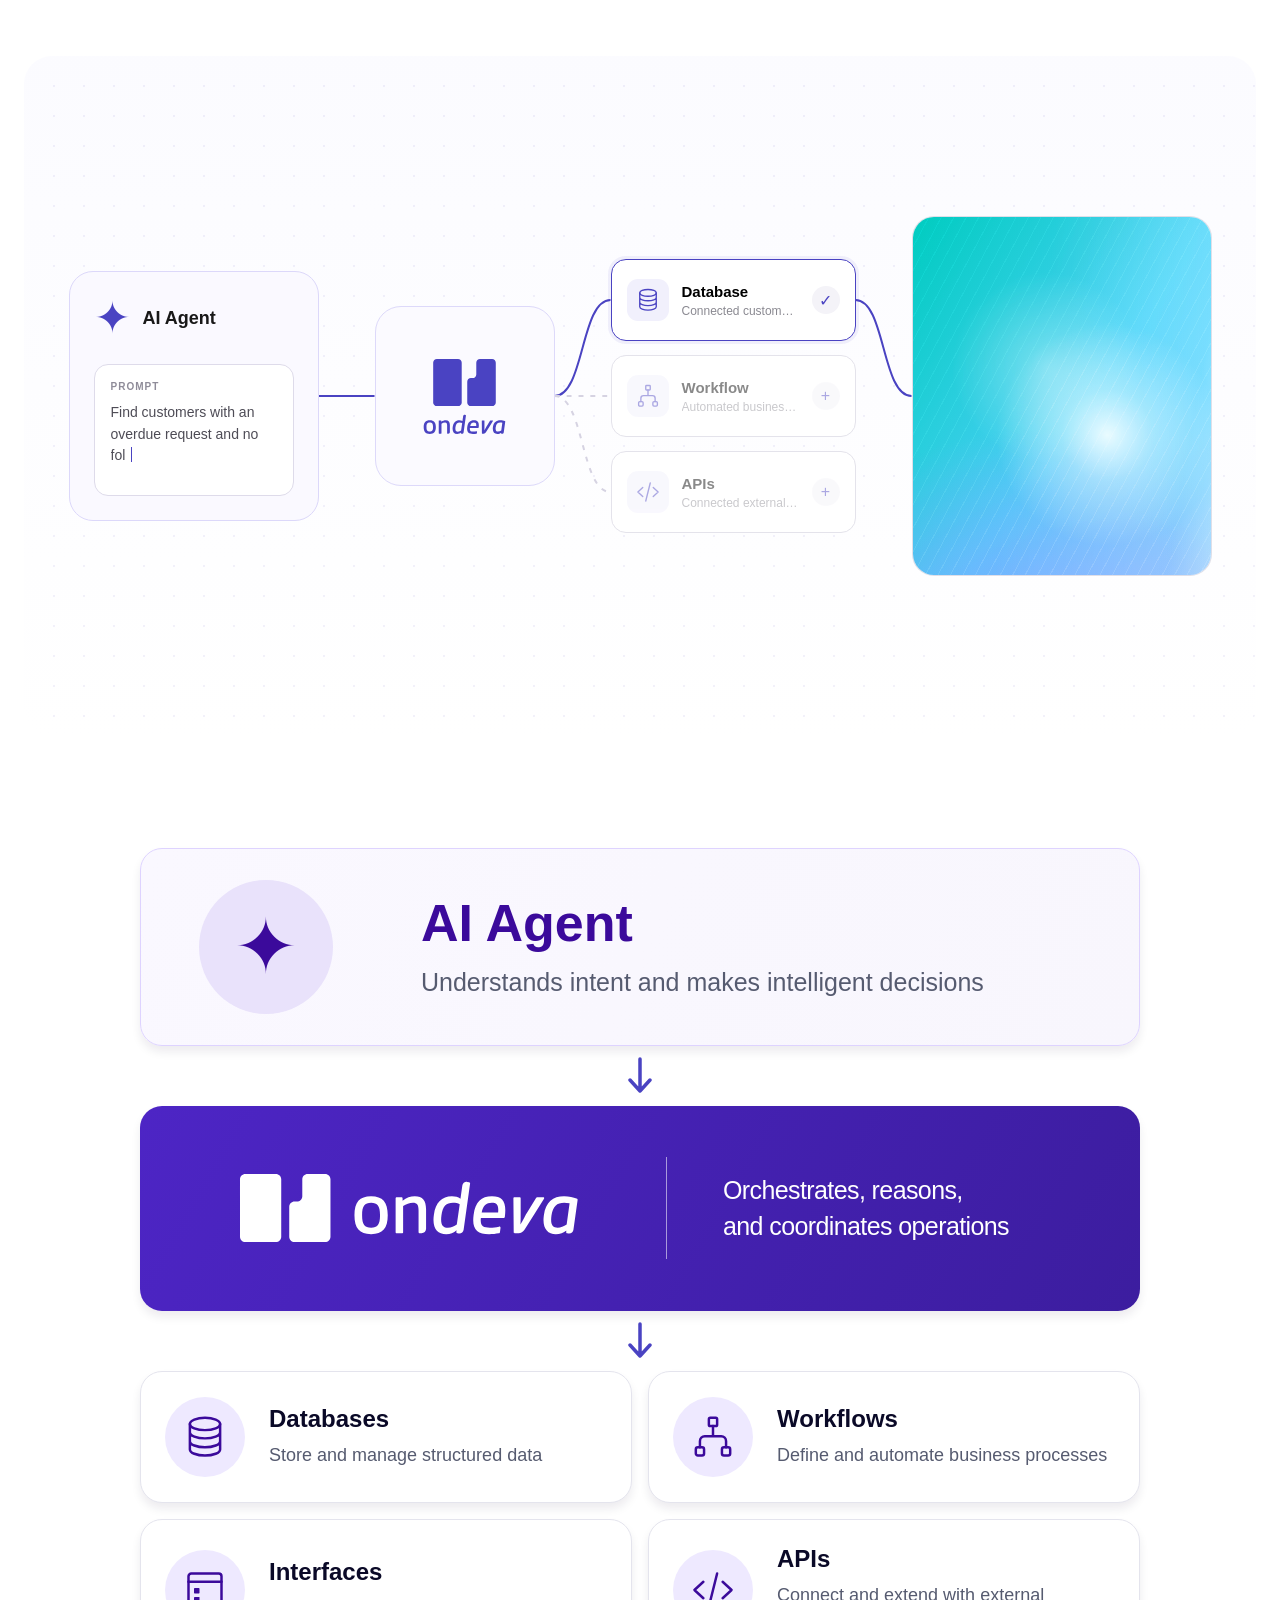
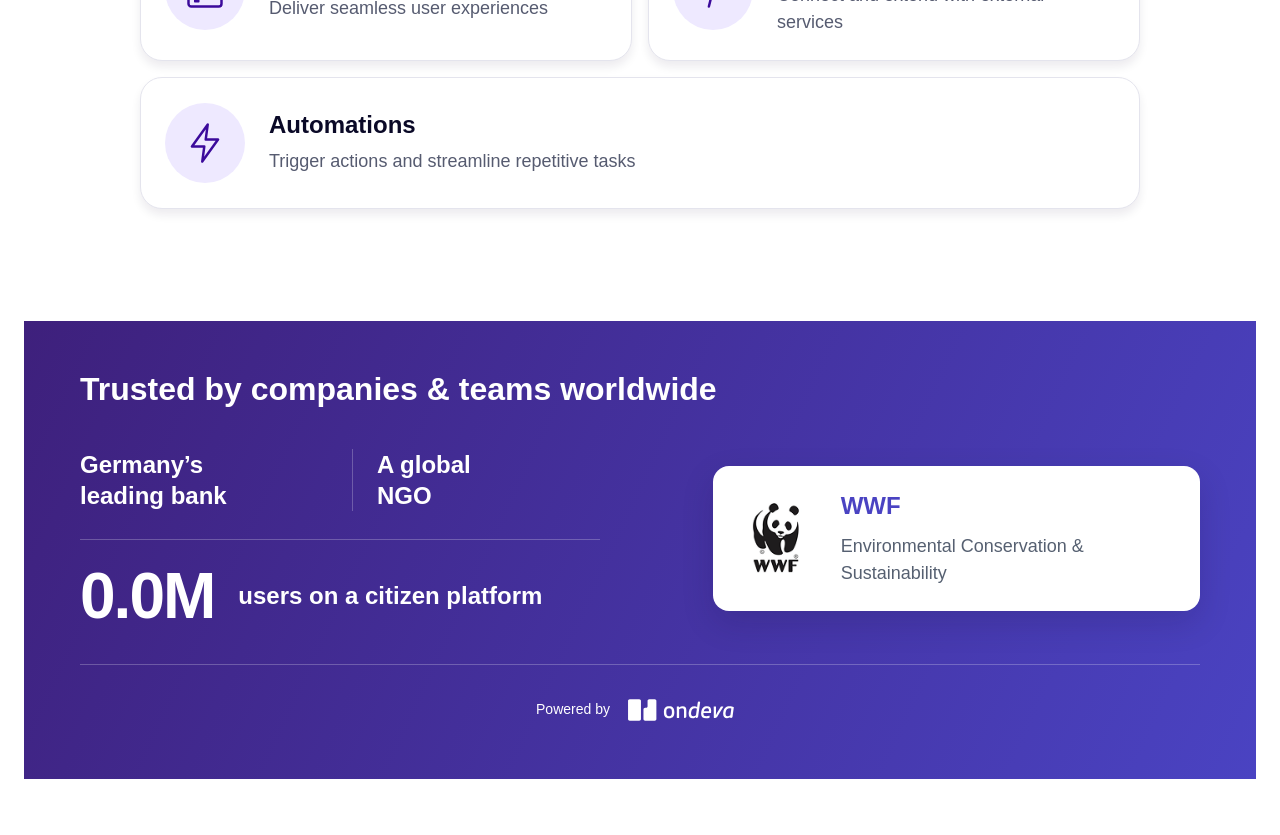
==== commit e7a273a7: "Update index.html" ====
--- a/ondeva-ai-agent-demo/index.html
+++ b/ondeva-ai-agent-demo/index.html
@@ -229,6 +229,7 @@
   <div class="trust-inner">
     <div class="trust-copy">
       <h2 id="trust-title" data-trust-reveal>Trusted by companies &amp; teams worldwide</h2>
+
     </div>
 
     <div class="trust-content">
@@ -241,7 +242,7 @@
         </div>
         <div class="trust-proof trust-proof--metric" data-trust-reveal data-trust-wait="500">
           <div class="trust-count" aria-hidden="true"><span data-trust-count>5</span>M</div>
-          <p><span class="trust-sr-only">5 million </span>users on a citizen platform</p>
+          <h3><span class="trust-sr-only">5 million </span>users on a citizen platform</h3>
         </div>
       </div>
 
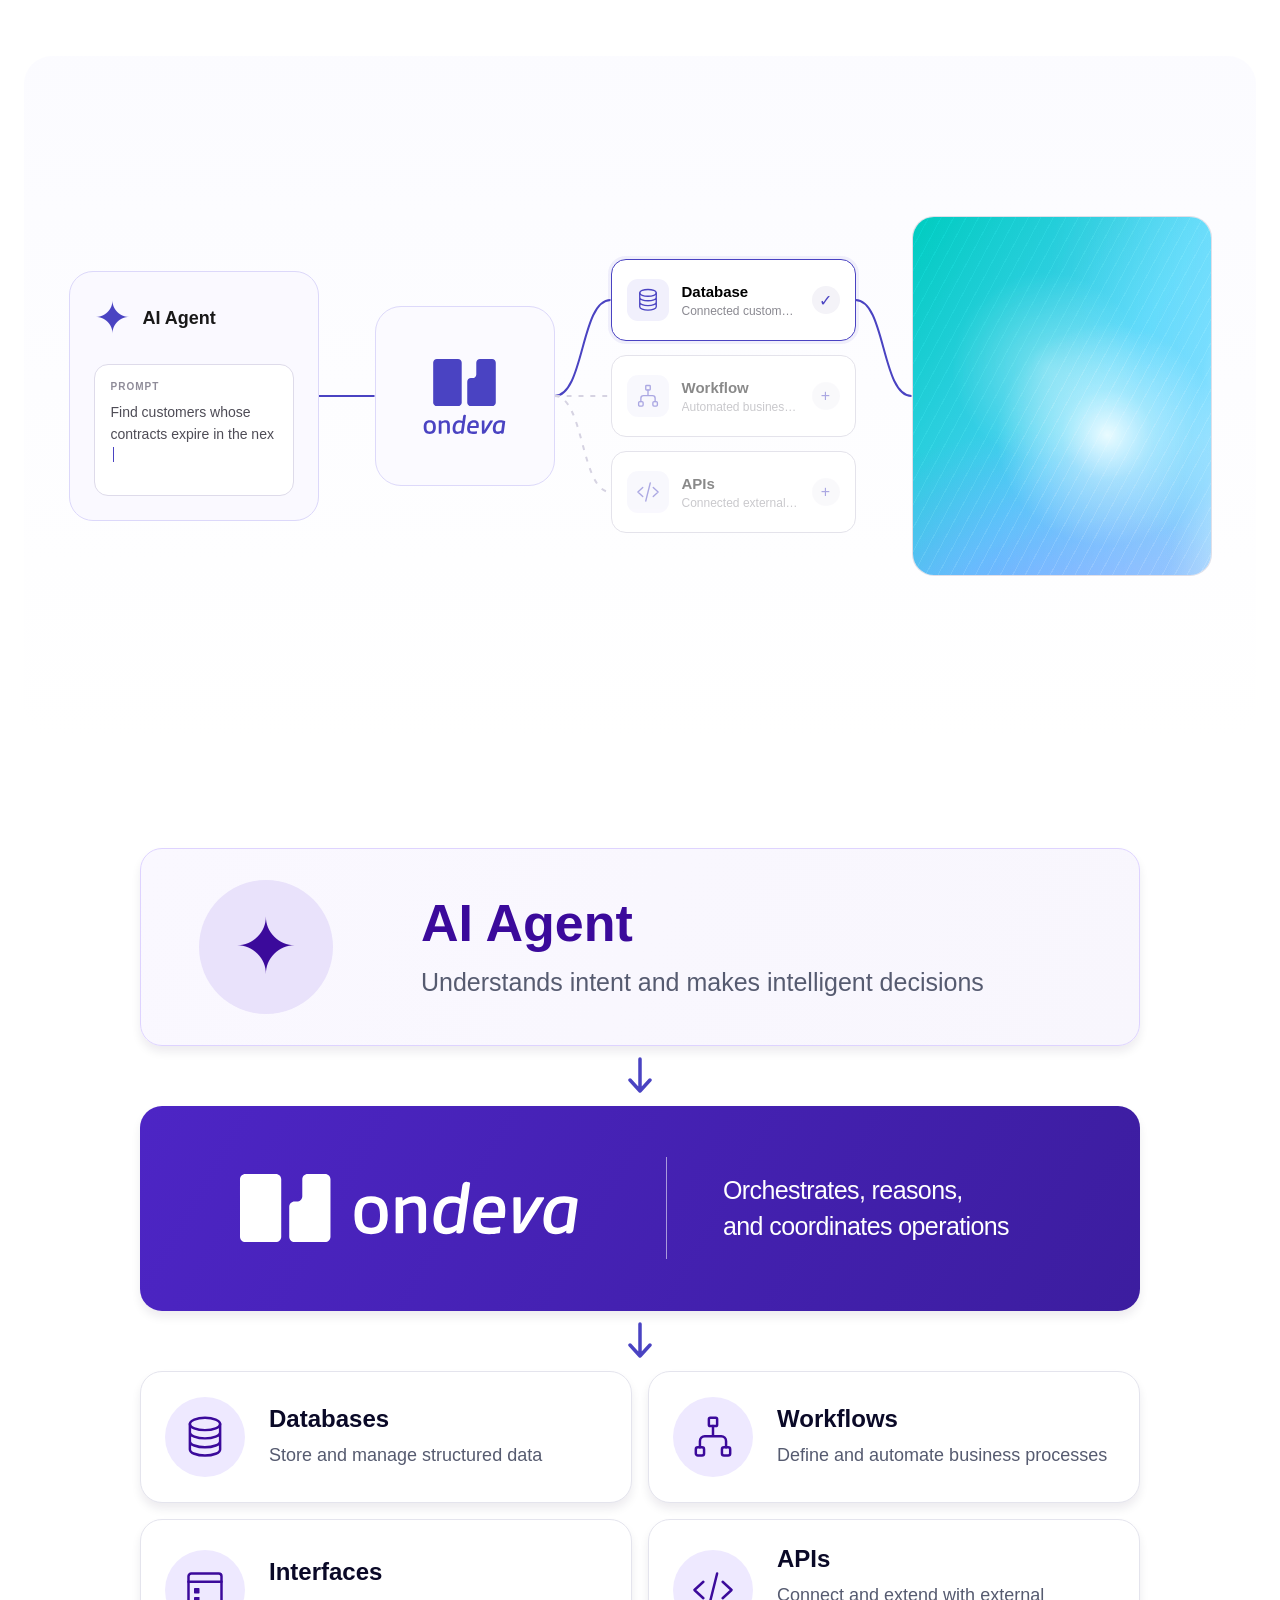
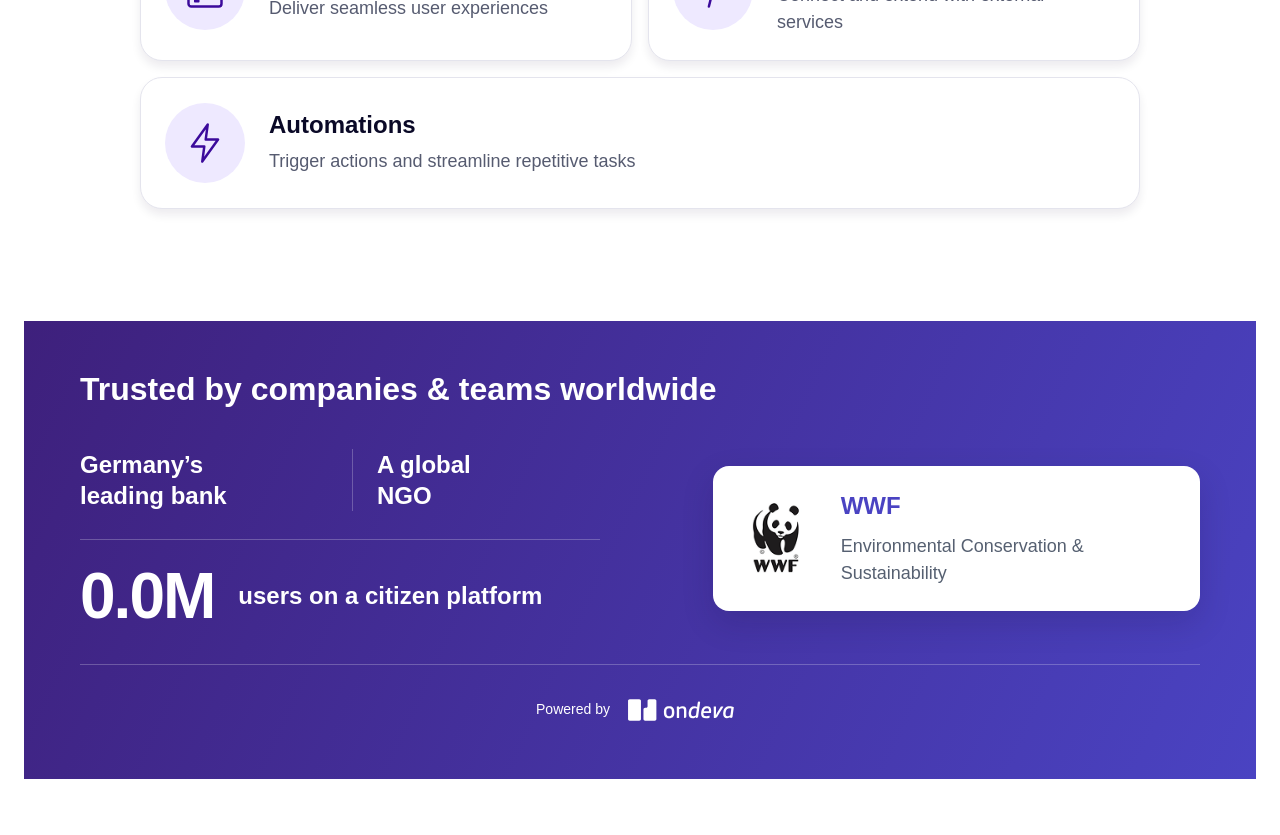
==== commit 75feeb93: "Comments" ====
--- a/ondeva-ai-agent-demo/index.html
+++ b/ondeva-ai-agent-demo/index.html
@@ -1,284 +1,572 @@
 <!DOCTYPE html>
+
 <html lang="en">
+
 <head>
+
   <meta charset="UTF-8">
+
   <meta name="viewport" content="width=device-width, initial-scale=1.0">
+
   <title>Ondeva AI Agent Demo</title>
+
   <link rel="stylesheet" href="./css/style.css">
+
 </head>
+
 <body>
-  <!-- Ícones compartilhados pelas duas sections -->
+
+  <!-- SHARED SVG ICONS — SECTIONS 01 AND 02 -->
+
   <svg class="icon-definitions" xmlns="http://www.w3.org/2000/svg" aria-hidden="true">
+
     <defs>
+
       <symbol id="od-database" viewBox="0 0 64 64">
+
         <ellipse cx="32" cy="13" rx="22" ry="9"/>
+
         <path d="M10 13v37c0 5 10 9 22 9s22-4 22-9V13M10 25c0 5 10 9 22 9s22-4 22-9M10 38c0 5 10 9 22 9s22-4 22-9"/>
+
       </symbol>
+
       <symbol id="od-workflow" viewBox="0 0 64 64">
+
         <rect x="26" y="4" width="12" height="12" rx="2"/>
+
         <rect x="7" y="47" width="12" height="12" rx="3"/>
+
         <rect x="45" y="47" width="12" height="12" rx="3"/>
+
         <path d="M32 16v15M13 47V38a7 7 0 0 1 7-7h24a7 7 0 0 1 7 7v9"/>
+
       </symbol>
+
       <symbol id="od-interface" viewBox="0 0 64 64">
+
         <rect x="8" y="8" width="48" height="48" rx="4"/>
+
         <path d="M8 20h48"/>
+
         <rect x="16" y="29" width="8" height="8" rx="1" fill="currentColor" stroke="none"/>
+
         <rect x="16" y="42" width="8" height="8" rx="1" fill="currentColor" stroke="none"/>
+
       </symbol>
+
       <symbol id="od-code" viewBox="0 0 64 64">
+
         <path d="m18 20-13 12 13 12M46 20l13 12-13 12M38 8 26 56"/>
+
       </symbol>
+
       <symbol id="od-bolt" viewBox="0 0 64 64">
+
         <path d="m36 5-23 32h18l-3 22 23-32H33Z"/>
+
       </symbol>
+
     </defs>
+
   </svg>
+
   <main class="page">
-    <!-- SECTION 01 — DEMO INTERATIVA -->
+
+    <!-- SECTION 01 — INTERACTIVE AI AGENT DEMO -->
+
     <section
+
       class="experience"
+
       id="experience"
+
     >
+
       <canvas
+
         class="proximity-canvas"
+
         id="proximityCanvas"
+
       ></canvas>
-      <!-- AI AGENT -->
+
+      <!-- AI AGENT — ICON, TITLE, AND ANIMATED PROMPT -->
+
       <div class="flow-item agent-column">
+
         <div
+
           class="agent-node"
+
           id="agentNode"
+
         >
+
           <div class="agent-heading">
+
             <div class="agent-symbol" aria-hidden="true">✦</div>
+
             <div class="agent-title">AI Agent</div>
-          </div>
+
+          </div>
+
           <div class="prompt-box">
+
             <span class="prompt-label">
+
               PROMPT
+
             </span>
+
             <div class="prompt-content">
+
               <span id="promptText"></span>
+
               <span
+
                 class="prompt-cursor"
+
                 id="promptCursor"
+
                 hidden
+
               ></span>
+
             </div>
-          </div>
+
+          </div>
+
         </div>
-      </div>
-      <!-- ONDEVA -->
+
+      </div>
+
+      <!-- ONDEVA — PLATFORM LOGO -->
+
       <div class="flow-item ondeva-column">
+
         <div
+
           class="ondeva-node"
+
           id="ondevaNode"
+
         >
+
           <svg
+
             class="ondeva-logo"
+
             xmlns="http://www.w3.org/2000/svg"
+
             width="80"
+
             height="80"
+
             viewBox="0 0 80 80"
+
             fill="none"
+
             aria-label="Ondeva"
+
           >
+
             <path d="M35.054 11.4471H18.9602C17.4014 11.4471 16.1377 12.7043 16.1377 14.2552V44.4873C16.1377 46.0381 17.4014 47.2954 18.9602 47.2954H35.054C36.6128 47.2954 37.8765 46.0381 37.8765 44.4873V14.2552C37.8765 12.7043 36.6128 11.4471 35.054 11.4471Z" fill="#4A43C2"/>
+
             <path d="M61.009 11.446H51.8012C50.2409 11.446 48.9767 12.7038 48.9767 14.2541V23.1842C48.9767 24.7365 47.7125 25.9943 46.1522 25.9943H44.9153C43.355 25.9943 42.0908 27.252 42.0908 28.8043V44.4862C42.0908 46.0385 43.355 47.2963 44.9153 47.2963H61.007C62.5673 47.2963 63.8315 46.0385 63.8315 44.4862V14.2561C63.8315 12.7038 62.5673 11.448 61.007 11.448L61.009 11.446Z" fill="#4A43C2"/>
+
             <path d="M8.90674 63.2883C8.90674 59.6944 10.3064 58.0233 13.5429 58.0233C16.7793 58.0233 18.1801 59.6944 18.1801 63.2883C18.1801 66.8822 16.7804 68.5533 13.5429 68.5533C10.3054 68.5533 8.90674 66.8822 8.90674 63.2883ZM13.5429 66.7563C15.3178 66.7563 16.0278 65.9 16.0278 63.2883C16.0278 60.6766 15.3178 59.8202 13.5429 59.8202C11.7679 59.8202 11.0367 60.6766 11.0367 63.2883C11.0367 65.9 11.7466 66.7563 13.5429 66.7563Z" fill="#4A43C2"/>
+
             <path d="M42.0898 63.1834C42.5909 59.6322 44.1984 58.024 47.2057 58.024C49.7737 58.024 50.9229 59.2152 50.9229 61.8887C50.9229 62.4731 50.86 63.1215 50.7971 63.7059C50.7555 63.9779 50.6713 64.0611 50.3792 64.0611H44.1153C44.0939 64.2904 44.0737 64.4994 44.0737 64.6881C44.0737 66.339 44.8881 66.7559 46.6417 66.7559C47.6022 66.7559 48.2493 66.6514 49.1682 66.4637C49.4816 66.4008 49.6064 66.5683 49.5861 66.8402L49.4401 67.9269C49.4187 68.1562 49.3356 68.2607 49.0851 68.3033C48.2919 68.4494 47.373 68.554 46.4328 68.554C43.4053 68.554 41.9854 67.3841 41.9854 64.6476C41.9854 64.2093 42.0269 63.7081 42.0898 63.1855V63.1834ZM48.9177 62.5158C48.939 62.2439 48.9593 61.9933 48.9593 61.764C48.9593 60.3019 48.3954 59.8007 47.1428 59.8007C45.6184 59.8007 44.741 60.5322 44.3445 62.5158H48.9177Z" fill="#4A43C2"/>
+
             <path d="M40.8331 54.0633L40.3086 53.9908C39.6477 53.898 39.0454 54.3587 38.9526 55.0199L38.4431 58.6447L38.4356 58.6713C37.7672 58.2117 36.9741 58.024 36.0552 58.024C33.2366 58.024 31.5033 59.758 31.0225 63.225C30.9596 63.7049 30.918 64.1646 30.918 64.5826C30.918 67.2561 32.2548 68.5519 34.4679 68.5519C35.5957 68.5519 36.5765 68.2181 37.3493 67.4449L37.2822 67.9419C37.2779 67.976 37.28 68.009 37.2854 68.041C37.2982 68.1509 37.3515 68.2245 37.4314 68.2639C37.4698 68.2885 37.5135 68.3055 37.5615 68.313L37.9506 68.3674C38.6115 68.4601 39.2213 67.9995 39.314 67.3383L40.4355 59.3144L40.4557 59.1683L40.4674 59.0851L41.0335 55.0252L41.0879 54.6253L41.1092 54.4749L41.1145 54.4365C41.1401 54.2574 41.0143 54.091 40.8352 54.0654L40.8331 54.0633ZM33.0479 64.5207C33.0479 64.1869 33.0693 63.7892 33.1311 63.3306C33.4861 60.7818 34.4679 59.821 36.3462 59.821C37.1159 59.821 37.7203 59.966 38.2203 60.2155L37.9847 61.8888L37.4112 65.8783C36.7012 66.4425 35.8654 66.7763 34.9476 66.7763C33.7366 66.7763 33.0479 66.1705 33.0479 64.5207Z" fill="#4A43C2"/>
+
             <path d="M70.7459 58.6297C69.9314 58.3375 68.6575 58.024 67.3005 58.024C64.1685 58.024 62.1633 59.6322 61.6623 63.2879C61.5994 63.7475 61.5578 64.1858 61.5578 64.6039C61.5578 67.2145 62.8733 68.5518 64.9819 68.5518C66.1726 68.5518 67.1747 68.1551 67.9476 67.528L67.9412 67.5686L67.8687 67.9418C67.8431 68.121 67.9689 68.2873 68.148 68.3129L68.5371 68.3673C69.198 68.4601 69.8078 67.9994 69.9005 67.3382L71.0593 59.0478C71.0806 58.8601 70.9964 58.714 70.7459 58.6297ZM65.5042 66.7559C64.3348 66.7559 63.6877 66.1289 63.6877 64.6039C63.6877 64.2701 63.709 63.8936 63.7709 63.4553C64.1674 60.7605 65.2953 59.7996 67.3207 59.7996C67.8015 59.7996 68.3025 59.8625 68.8238 59.967L68.0094 65.8783C67.2163 66.4211 66.3602 66.7559 65.5042 66.7559Z" fill="#4A43C2"/>
+
             <path d="M25.7181 58.024C24.5071 58.024 23.3792 58.4004 22.3143 59.2152V58.6095C22.3143 58.4004 22.1885 58.2757 21.9806 58.2757H20.7067C20.4978 58.2757 20.373 58.4015 20.373 58.6095V67.9887C20.373 68.1764 20.4988 68.3023 20.6864 68.3023H22.148C22.3356 68.3023 22.4614 68.1764 22.4614 67.9887V60.7402C23.2971 60.1974 24.2363 59.8209 25.1968 59.8209C26.3449 59.8209 26.7628 60.3637 26.7628 62.0764V67.9674C26.7628 68.0005 26.7692 68.0325 26.7788 68.0634C26.8065 68.1818 26.8832 68.2586 27.0016 68.2863C27.0325 68.2959 27.0634 68.3023 27.0975 68.3023H27.6145C28.2978 68.3023 28.8511 67.7488 28.8511 67.0652V61.6381C28.8511 59.2354 27.8906 58.024 25.7191 58.024H25.7181Z" fill="#4A43C2"/>
+
             <path d="M58.998 62.9745L61.6577 58.729C61.8581 58.4582 61.7259 58.2907 61.4754 58.2907H59.8871C59.6994 58.2907 59.5662 58.3323 59.4447 58.52L57.1399 62.3389C56.4491 63.3819 55.9961 64.4846 55.1283 65.8827C55.236 64.5262 55.1806 63.4661 55.1998 62.4434V58.6245C55.2008 58.4102 55.1017 58.2907 54.8927 58.2907H53.5112C53.282 58.2907 53.1764 58.3718 53.1764 58.6032L53.2617 67.9729C53.2553 68.1798 53.3406 68.3067 53.5485 68.3067H54.6028C54.6102 68.3067 54.6188 68.3046 54.6284 68.3024C55.2179 68.2928 55.9374 67.863 56.3116 67.2658L58.9991 62.9745H58.998Z" fill="#4A43C2"/>
+
           </svg>
+
         </div>
-      </div>
-      <!-- CAPABILITIES -->
+
+      </div>
+
+      <!-- CAPABILITIES — DATABASE, WORKFLOW, AND API BUTTONS -->
+
       <div class="flow-item capabilities">
+
         <button
+
           class="capability"
+
           data-capability="database"
+
         >
+
           <div class="capability-icon" aria-hidden="true">
+
             <svg viewBox="0 0 64 64"><use href="#od-database"/></svg>
-          </div>
+
+          </div>
+
           <div class="capability-copy">
+
             <strong>Database</strong>
+
             <span>Connected customer data</span>
-          </div>
+
+          </div>
+
           <div class="capability-action">
+
             +
-          </div>
+
+          </div>
+
         </button>
+
         <button
+
           class="capability"
+
           data-capability="workflow"
+
         >
+
           <div class="capability-icon" aria-hidden="true">
+
             <svg viewBox="0 0 64 64"><use href="#od-workflow"/></svg>
-          </div>
+
+          </div>
+
           <div class="capability-copy">
+
             <strong>Workflow</strong>
+
             <span>Automated business processes</span>
-          </div>
+
+          </div>
+
           <div class="capability-action">
+
             +
-          </div>
+
+          </div>
+
         </button>
+
         <button
+
           class="capability"
+
           data-capability="apis"
+
         >
+
           <div class="capability-icon" aria-hidden="true">
+
             <svg viewBox="0 0 64 64"><use href="#od-code"/></svg>
-          </div>
+
+          </div>
+
           <div class="capability-copy">
+
             <strong>APIs</strong>
+
             <span>Connected external services</span>
-          </div>
+
+          </div>
+
           <div class="capability-action">
+
             +
-          </div>
+
+          </div>
+
         </button>
-      </div>
-      <!-- RESULT -->
+
+      </div>
+
+      <!-- RESULT CARD — LOADING EFFECT AND DYNAMIC CONTENT -->
+
       <div class="flow-item result-column">
+
         <div
+
           class="result-card is-loading"
+
           id="resultCard"
+
         >
+
           <div
+
             class="result-loading"
+
             id="resultLoading"
+
           ></div>
+
           <div
+
             class="result-content"
+
             id="resultContent"
+
           >
+
             <h2
+
               class="result-title"
+
               id="resultTitle"
+
             >
+
               Loading result
+
             </h2>
+
             <div
+
               class="result-copy"
+
               id="resultCopy"
+
             ></div>
+
             <div
+
               class="result-visual"
+
               id="resultVisual"
+
             ></div>
-          </div>
+
+          </div>
+
         </div>
-      </div>
-      <!-- CONNECTIONS -->
+
+      </div>
+
+      <!-- SVG CONNECTIONS — PATHS AND ANIMATED DOTS -->
+
       <svg
+
         class="connections"
+
         id="connections"
+
       ></svg>
+
     </section>
-     <!-- SECTION 02 — CARDS AUTOMÁTICOS -->
+
+     <!-- SECTION 02 — AUTOMATIC AI AGENT / ONDEVA CARD FLOW -->
+
     <section class="od-flow" data-od-flow data-step-ms="700" data-start-ms="180" aria-label="How Ondeva connects AI agents and operations">
+
     <article class="od-card od-agent" data-od-reveal>
+
       <span class="od-icon od-icon--agent" aria-hidden="true"><span class="agent-symbol">✦</span></span>
+
       <div class="capability-copy od-copy">
+
         <h2>AI Agent</h2>
+
         <p>Understands intent and makes intelligent decisions</p>
-      </div>
+
+      </div>
+
     </article>
+
     <div class="od-arrow" data-od-connector aria-hidden="true"><svg viewBox="0 0 32 40"><path d="M16 3v31M6 24l10 11 10-11"/></svg></div>
+
     <article class="od-card od-platform" data-od-reveal aria-label="Ondeva: Orchestrates, reasons, and coordinates operations">
+
       <div class="od-brand" aria-hidden="true">
+
 <svg class="od-brand-logo" width="409" height="135" viewBox="0 0 409 135" fill="none" xmlns="http://www.w3.org/2000/svg">
+
 <path d="M119.143 32.5518C122.154 32.5518 124.595 34.9764 124.595 37.9727V96.3223C124.595 99.3185 122.154 101.746 119.143 101.746H88.083C85.0714 101.746 82.6309 99.3185 82.6309 96.3223V66.0537C82.6309 63.0575 85.0714 60.6289 88.083 60.6289H90.4697C93.4814 60.6289 95.9219 58.2013 95.9219 55.2051V37.9688C95.9219 34.9762 98.3624 32.5488 101.374 32.5488H119.146L119.143 32.5518ZM69.0479 32.5498C72.0567 32.5498 74.4961 34.9772 74.4961 37.9707V96.3242C74.4961 99.3177 72.0567 101.744 69.0479 101.744H37.9844C34.9755 101.744 32.5361 99.3177 32.5361 96.3242V37.9707C32.5361 34.9772 34.9755 32.5498 37.9844 32.5498H69.0479ZM288.9 55.3027C298.281 55.3027 302.479 59.6545 302.479 69.4209C302.479 71.5556 302.249 73.9239 302.02 76.0586C301.868 77.052 301.56 77.3564 300.493 77.3564H277.611C277.533 78.1938 277.46 78.9571 277.46 79.6465C277.46 85.6769 280.435 87.2002 286.841 87.2002C290.349 87.2002 292.713 86.8184 296.069 86.1328C297.214 85.903 297.67 86.5147 297.596 87.5078L297.062 91.4775C296.985 92.3151 296.681 92.6977 295.766 92.8535C292.868 93.3872 289.512 93.7686 286.077 93.7686C275.018 93.7685 269.831 89.495 269.831 79.499C269.831 77.898 269.983 76.067 270.213 74.1582V74.1504C272.043 61.178 277.915 55.3028 288.9 55.3027ZM165.932 55.3008C177.754 55.3008 182.871 61.4049 182.871 74.5332C182.871 87.6615 177.758 93.7656 165.932 93.7656C154.105 93.7656 148.996 87.6615 148.996 74.5332C148.996 61.4049 154.109 55.3008 165.932 55.3008ZM258.753 44.3291C259.092 41.9138 261.292 40.2314 263.706 40.5703L265.622 40.835L265.63 40.8428C266.284 40.9364 266.743 41.5439 266.649 42.1982L266.63 42.335V42.3389L266.553 42.8877L266.354 44.3486L264.286 59.1797L264.243 59.4834L264.169 60.0166L260.072 89.3281C259.733 91.7432 257.506 93.4258 255.092 93.0869L253.671 92.8887C253.496 92.8614 253.335 92.7986 253.195 92.709C252.903 92.5648 252.709 92.2957 252.662 91.8945C252.643 91.7778 252.635 91.6568 252.65 91.5322L252.896 89.7168C250.072 92.5411 246.49 93.7607 242.37 93.7607C234.286 93.7607 229.402 89.0278 229.402 79.2617C229.402 77.7346 229.554 76.0548 229.784 74.3018C231.54 61.6374 237.872 55.3028 248.168 55.3027C251.525 55.3027 254.423 55.9889 256.864 57.668L256.891 57.5703L258.753 44.3291ZM362.306 55.3027C367.263 55.3027 371.916 56.4482 374.892 57.5156C375.807 57.8234 376.115 58.3573 376.037 59.043L371.804 89.3271C371.465 91.7424 369.238 93.4258 366.823 93.0869L365.401 92.8877C364.747 92.7939 364.288 92.1865 364.382 91.5322L364.646 90.1689L364.67 90.0205C361.847 92.3111 358.186 93.7607 353.836 93.7607C346.134 93.7606 341.328 88.8753 341.328 79.3389C341.328 77.812 341.48 76.211 341.71 74.5322C343.54 61.1781 350.865 55.3029 362.306 55.3027ZM316.981 56.2773C317.744 56.2775 318.106 56.7142 318.103 57.4971V71.4473C318.032 75.1832 318.235 79.0555 317.842 84.0107C321.012 78.9037 322.666 74.8753 325.189 71.0654L333.609 57.1152C334.053 56.4298 334.54 56.2774 335.225 56.2773H341.027C341.942 56.2773 342.425 56.8894 341.693 57.8789L331.978 73.3867H331.981L322.164 89.0635C320.797 91.2448 318.169 92.8144 316.016 92.8496C315.981 92.8574 315.949 92.8652 315.922 92.8652H312.07C311.311 92.8651 311 92.4019 311.023 91.6465L310.712 57.4189C310.712 56.5736 311.097 56.2773 311.935 56.2773H316.981ZM210.411 55.3027C218.343 55.3028 221.851 59.7283 221.852 68.5049V88.3301C221.852 90.8271 219.831 92.8495 217.335 92.8496H215.446C215.322 92.8496 215.209 92.8261 215.096 92.791C214.663 92.6897 214.383 92.4089 214.282 91.9766C214.247 91.8636 214.224 91.7467 214.224 91.626V70.1064C214.224 63.8501 212.697 61.8672 208.503 61.8672C204.994 61.8672 201.564 63.2427 198.511 65.2256V91.7041C198.511 92.3896 198.051 92.8496 197.365 92.8496H192.026C191.341 92.8494 190.882 92.3894 190.882 91.7041V57.4414C190.882 56.682 191.338 56.2227 192.101 56.2227H196.754C197.513 56.2227 197.974 56.678 197.974 57.4414V59.6543C201.864 56.6782 205.984 55.3027 210.407 55.3027H210.411ZM249.231 61.8672C242.37 61.8672 238.783 65.3771 237.486 74.6875C237.26 76.3625 237.183 77.8159 237.183 79.0352C237.183 85.0616 239.698 87.2744 244.122 87.2744C247.475 87.2744 250.529 86.0549 253.122 83.9941L255.217 69.4209L256.077 63.3086C254.251 62.3971 252.043 61.8672 249.231 61.8672ZM165.932 61.8643C159.448 61.8643 156.776 64.9928 156.776 74.5332C156.776 84.0736 159.37 87.2021 165.932 87.2021C172.415 87.2021 175.009 84.0736 175.009 74.5332C175.009 64.9928 172.415 61.8643 165.932 61.8643ZM362.38 61.7891C354.981 61.7891 350.861 65.2993 349.412 75.1436C349.186 76.7445 349.108 78.1196 349.108 79.3389C349.108 84.9095 351.472 87.2001 355.744 87.2002C358.871 87.2002 361.998 85.977 364.896 83.9941L367.871 62.4004C365.967 62.0186 364.136 61.7891 362.38 61.7891ZM288.671 61.793C283.102 61.793 279.897 64.4653 278.448 71.7109H295.154C295.232 70.7177 295.307 69.8023 295.307 68.9648C295.307 63.6241 293.246 61.793 288.671 61.793Z" fill="white"/>
+
 </svg>
-      </div>
+
+      </div>
+
       <p class="od-platform-copy" aria-hidden="true">Orchestrates, reasons,<br class="od-desktop-break"> and coordinates operations</p>
+
     </article>
+
     <div class="od-arrow" data-od-connector aria-hidden="true"><svg viewBox="0 0 32 40"><path d="M16 3v31M6 24l10 11 10-11"/></svg></div>
+
     <div class="od-features">
+
       <article class="od-card od-feature" data-od-reveal>
+
         <span class="od-icon" aria-hidden="true"><svg><use href="#od-database"/></svg></span>
+
         <div class="capability-copy od-copy"><h3>Databases</h3><p>Store and manage structured data</p></div>
+
       </article>
+
       <article class="od-card od-feature" data-od-reveal>
+
         <span class="od-icon" aria-hidden="true"><svg><use href="#od-workflow"/></svg></span>
+
         <div class="capability-copy od-copy"><h3>Workflows</h3><p>Define and automate business processes</p></div>
+
       </article>
+
       <article class="od-card od-feature" data-od-reveal>
+
         <span class="od-icon" aria-hidden="true"><svg><use href="#od-interface"/></svg></span>
+
         <div class="capability-copy od-copy"><h3>Interfaces</h3><p>Deliver seamless user experiences</p></div>
+
       </article>
+
       <article class="od-card od-feature" data-od-reveal>
+
         <span class="od-icon" aria-hidden="true"><svg><use href="#od-code"/></svg></span>
+
         <div class="capability-copy od-copy"><h3>APIs</h3><p>Connect and extend with external services</p></div>
+
       </article>
+
       <article class="od-card od-feature od-automation" data-od-reveal>
+
         <span class="od-icon" aria-hidden="true"><svg><use href="#od-bolt"/></svg></span>
+
         <div class="capability-copy od-copy"><h3>Automations</h3><p>Trigger actions and streamline repetitive tasks</p></div>
+
       </article>
+
     </div>
+
   </section>
+
   <!-- ============================================================
-     SECTION 03 — TRUSTED BY COMPANIES & TEAMS
+     SECTION 03 — TRUST METRICS, CLIENT CAROUSEL, AND BRAND FOOTER
      ============================================================ -->
+
 <section class="trust-section" data-trust-section aria-labelledby="trust-title">
+
   <div class="trust-inner">
+
+    <!-- Section heading. Edit its text here. -->
     <div class="trust-copy">
+
       <h2 id="trust-title" data-trust-reveal>Trusted by companies &amp; teams worldwide</h2>
 
+
+
     </div>
 
+
+
     <div class="trust-content">
+
+      <!-- Trust metrics. data-trust-wait adds an extra delay in milliseconds. -->
       <div class="trust-proofs">
+
         <div class="trust-proof" data-trust-reveal data-trust-wait="500">
+
           <h3>Germany’s<br>leading bank</h3>
+
         </div>
+
         <div class="trust-proof" data-trust-reveal data-trust-wait="500">
+
           <h3>A global<br>NGO</h3>
+
         </div>
+
         <div class="trust-proof trust-proof--metric" data-trust-reveal data-trust-wait="500">
+
           <div class="trust-count" aria-hidden="true"><span data-trust-count>5</span>M</div>
+
           <h3><span class="trust-sr-only">5 million </span>users on a citizen platform</h3>
+
         </div>
-      </div>
-
+
+      </div>
+
+
+
+      <!-- Client carousel. Edit names, copy, and logo paths in the articles below. -->
       <div class="trust-clients" data-trust-reveal data-trust-carousel aria-label="Clients">
+
+        <!-- CLIENT 01 — WWF -->
         <article class="trust-client is-active" data-trust-client>
+
           <img class="trust-client-logo" src="./assets/logos/WWF.png" alt="" width="96" height="96" decoding="async">
+
           <div class="trust-client-text">
+
             <h3>WWF</h3>
+
             <p>Environmental Conservation & Sustainability</p>
-          </div>
+
+          </div>
+
         </article>
+
+        <!-- CLIENT 02 — GRÜNDERPLATTFORM -->
         <article class="trust-client" data-trust-client>
+
           <img class="trust-client-logo" src="./assets/logos/Grunder.png" alt="" width="96" height="96" decoding="async">
+
           <div class="trust-client-text">
+
             <h3>Gründerplattform</h3>
+
             <p>Entrepreneurship & Business Creation</p>
-          </div>
+
+          </div>
+
         </article>
+
+        <!-- CLIENT 03 — EVEREST -->
         <article class="trust-client" data-trust-client>
+
           <img class="trust-client-logo" src="./assets/logos/Everest.png" alt="" width="96" height="96" decoding="async">
+
           <div class="trust-client-text">
+
             <h3>Everest</h3>
+
             <p><span>Digital platform development &</span> <span>entrepreneurial empowerment</span></p>
-          </div>
+
+          </div>
+
         </article>
-      </div>
+
+      </div>
+
     </div>
 
+
+
+    <!-- Powered by Ondeva. The SVG asset preserves the official logo. -->
     <div class="trust-powered" data-trust-reveal>
+
       <span>Powered by</span>
+
       <img src="./assets/logos/Logo.svg" alt="Ondeva" width="126" height="42" decoding="async">
+
     </div>
+
   </div>
+
 </section>
 
+
+
 </main>
+
   <script src="./js/main.js"></script>
+
 </body>
+
 </html>
--- a/ondeva-ai-agent-demo/css/style.css
+++ b/ondeva-ai-agent-demo/css/style.css
@@ -1,366 +1,753 @@
-/* BASE E SECTION 01 — DEMO INTERATIVA */
+/* ============================================================
+   GLOBAL CSS — RESET, PAGE LAYOUT, AND SHARED SVG DEFINITIONS
+   ============================================================ */
+
 * { box-sizing: border-box; }
+
 html, body { margin: 0; min-height: 100%; }
+
 body { font-family: Arial, Helvetica, sans-serif; background: #ffffff; color: #181818; }
+
 button { font: inherit; }
+
 .icon-definitions { position: absolute; width: 0; height: 0; overflow: hidden; }
+
 .page { width: min(1500px, calc(100% - 48px)); margin: 0 auto; padding: 56px 0; }
+
+/* ============================================================
+   SECTION 01 CSS — INTERACTIVE AI AGENT DEMO
+   Includes the canvas background, capability buttons, result card, and connections.
+   ============================================================ */
 .experience { position: relative; min-height: 680px; display: flex; align-items: center; justify-content: center; gap: 56px; overflow: hidden; isolation: isolate; border-radius: 28px; background: linear-gradient( 180deg, rgba(250, 250, 255, .78), rgba(255, 255, 255, .96) ); }
+
 .flow-item { position: relative; z-index: 3; }
+
 .proximity-canvas { position: absolute; inset: 0; z-index: 0; width: 100%; height: 100%; pointer-events: none; }
+
+/* SECTION 01 — AI agent card and animated prompt. */
 .agent-column { width: 250px; }
+
 .agent-node { width: 250px; padding: 24px; border: 1px solid #DCD8FA; border-radius: 24px; background: #FAF9FF; }
+
 .agent-symbol { color: #4A43C2; font-size: 44px; line-height: 1; }
+
 .agent-heading { display: flex; align-items: center; gap: 12px; }
+
 .agent-title { margin-top: 0; font-size: 18px; font-weight: 700; }
+
 .prompt-box { width: 100%; height: 132px; margin-top: 24px; padding: 16px; border: 1px solid #DEDBEA; border-radius: 14px; background: #ffffff; }
+
 .prompt-label { display: block; margin-bottom: 10px; color: #8F8C99; font-size: 10px; font-weight: 700; letter-spacing: .1em; }
+
 .prompt-content { height: 86px; overflow: hidden; color: #4E4C56; font-size: 14px; line-height: 1.55; }
+
 .prompt-cursor { display: inline-block; width: 1px; height: 15px; margin-left: 2px; vertical-align: -2px; background: #4A43C2; animation: cursorBlink .7s infinite; }
+
 @keyframes cursorBlink { 0%, 49% { opacity: 1; }
+
 50%, 100% { opacity: 0; }
-}
+
+}
+
+/* SECTION 01 — Ondeva platform card. */
 .ondeva-column { width: 180px; display: flex; justify-content: center; }
+
 .ondeva-node { width: 180px; height: 180px; display: grid; place-items: center; border: 1px solid #DDD9FA; border-radius: 26px; background: #FBFAFF; }
+
 .ondeva-logo { display: block; width: 105px; height: 105px; }
+
+/* SECTION 01 — Capability buttons, selection states, and shared icons. */
 .capabilities { width: 245px; display: flex; flex-direction: column; gap: 14px; }
+
 .capability { width: 100%; height: 82px; padding: 15px; display: flex; align-items: center; gap: 13px; border: 1px solid #E4E3EB; border-radius: 15px; background: #ffffff; text-align: left; cursor: pointer; box-shadow: 0 6px 18px rgba(74, 67, 194, 0); transition: border-color 180ms ease, box-shadow 180ms ease, transform 180ms ease; }
+
 .capability:hover { transform: translateY(-2px); border-color: #AAA4E9; box-shadow: 0 10px 26px rgba(74, 67, 194, .14); }
+
 .capability.selected { border-color: #4A43C2; box-shadow: 0 0 0 3px rgba(74, 67, 194, .07); }
+
 .capability.dimmed { opacity: 1; }
+
 .capability.dimmed .capability-icon, .capability.dimmed .capability-copy, .capability.dimmed .capability-action { opacity: .46; }
+
 .capability.dimmed:hover .capability-icon, .capability.dimmed:hover .capability-copy, .capability.dimmed:hover .capability-action { opacity: .75; }
+
 .capability-icon { width: 42px; height: 42px; flex: 0 0 42px; display: grid; place-items: center; border-radius: 11px; background: #F1F0FC; color: #4A43C2; font-size: 12px; font-weight: 700; }
+
 .capability-icon svg { display: block; width: 24px; height: 24px; fill: none; stroke: currentColor; stroke-width: 3.6; stroke-linecap: round; stroke-linejoin: round; }
+
 .capability-copy { min-width: 0; flex: 1; }
+
 .capability-copy strong { display: block; margin-bottom: 4px; font-size: 15px; }
+
 .capability-copy span { display: block; overflow: hidden; color: #8A8991; font-size: 12px; white-space: nowrap; text-overflow: ellipsis; }
+
 .capability-action { width: 28px; height: 28px; flex: 0 0 28px; display: grid; place-items: center; border-radius: 50%; background: #F4F3F8; color: #4A43C2; }
+
+/* SECTION 01 — Result card dimensions and loading foil effect. */
 .result-column { width: 300px; }
+
 .result-card { --foil-x: 45%; --foil-y: 42%; position: relative; width: 300px; height: 360px; overflow: hidden; border: 1px solid rgba(220, 220, 230, .9); border-radius: 22px; background: #ffffff; }
+
 .result-loading { position: absolute; inset: 0; opacity: 0; overflow: hidden; background: radial-gradient( circle at var(--foil-x) var(--foil-y), rgba(255,255,255,.84) 0%, rgba(255,255,255,.36) 12%, transparent 29% ), radial-gradient( circle at 78% 22%, rgba(108,226,255,.66), transparent 40% ), radial-gradient( circle at 22% 76%, rgba(177,136,255,.64), transparent 44% ), radial-gradient( circle at 85% 80%, rgba(37,211,190,.48), transparent 40% ), linear-gradient( 125deg, #18C4BA 0%, #59CAE9 24%, #7EB7EE 46%, #B08BEA 68%, #6B61D7 84%, #4A43C2 100% ); background-size: 145% 145%, 170% 170%, 185% 185%, 180% 180%, 230% 230%; filter: saturate(1.15) contrast(1.03); transition: opacity 260ms ease; animation: foilDrift 2.3s ease-in-out infinite alternate; }
+
 .result-card.is-loading .result-loading { opacity: 1; }
+
 .result-loading::before { content: ""; position: absolute; inset: -35%; background: repeating-linear-gradient( 118deg, rgba(255,255,255,.13) 0, rgba(255,255,255,.13) 1px, transparent 1px, transparent 11px ); mix-blend-mode: overlay; animation: foilSweep 2.4s linear infinite; }
+
 .result-loading::after { content: ""; position: absolute; inset: 0; background: radial-gradient( circle at var(--foil-x) var(--foil-y), rgba(255,255,255,.3), transparent 36% ), linear-gradient( 100deg, transparent 20%, rgba(255,255,255,.18) 44%, rgba(255,255,255,.42) 50%, rgba(255,255,255,.15) 56%, transparent 78% ); mix-blend-mode: screen; background-size: 100% 100%, 220% 100%; animation: foilLight 1.8s linear infinite; }
+
 @keyframes foilDrift { 0% { background-position: 10% 20%, 70% 15%, 15% 80%, 80% 70%, 0% 50%; }
+
 100% { background-position: 90% 70%, 25% 75%, 80% 20%, 25% 30%, 100% 50%; }
-}
+
+}
+
 @keyframes foilSweep { from { transform: translateX(-12%) rotate(-7deg); }
+
 to { transform: translateX(12%) rotate(-7deg); }
-}
+
+}
+
 @keyframes foilLight { from { background-position: center, 130% 0; }
+
 to { background-position: center, -130% 0; }
-}
+
+}
+
+/* SECTION 01 — Result titles, copy, and visual content. */
 .result-content { position: relative; z-index: 2; height: 100%; padding: 24px; display: flex; flex-direction: column; opacity: 1; transition: opacity 250ms ease; }
+
 .result-card.is-loading .result-content { opacity: 0; }
+
 .result-title { min-height: 48px; margin: 0; font-size: 20px; line-height: 1.2; }
+
 .result-copy { height: 112px; margin-top: 12px; overflow: hidden; color: #66646C; font-size: 14px; line-height: 1.5; }
+
 .result-copy strong { color: #181818; font-weight: 700; }
+
 .result-visual { height: 140px; flex: 0 0 140px; margin-top: 16px; display: flex; align-items: center; justify-content: center; }
+
 .result-graphic { width: 100%; height: 100%; display: flex; align-items: center; justify-content: center; color: #4A43C2; }
+
 .visual-caption { color: #66646C; font-size: 13px; font-weight: 600; }
+
 .visual-side-copy { display: flex; flex-direction: column; gap: 4px; }
+
 .visual-side-copy strong { color: #181818; font-size: 17px; }
+
 .visual-side-copy span { color: #77747F; font-size: 12px; }
+
+/* SECTION 01 — Database, workflow, and API result visualizations. */
 .visual-attention { flex-direction: column; gap: 10px; }
+
 .attention-users { display: flex; }
+
 .attention-user { position: relative; width: 38px; height: 38px; margin-left: -6px; display: grid; place-items: center; border: 3px solid #ffffff; border-radius: 50%; background: #F0EEFF; color: #4A43C2; font-size: 9px; font-weight: 700; }
+
 .attention-user:first-child { margin-left: 0; }
+
 .attention-user::after { content: ""; position: absolute; right: -2px; bottom: -1px; width: 10px; height: 10px; border: 2px solid #ffffff; border-radius: 50%; background: #4A43C2; }
+
 .attention-count { color: #4A43C2; font-size: 34px; font-weight: 700; line-height: 1; }
+
 .visual-signups { flex-direction: column; }
+
 .visual-signups svg { width: 100%; height: 100px; overflow: visible; }
+
 .visual-signups .trend-area { fill: rgba(74,67,194,.08); }
+
 .visual-signups .trend-line { fill: none; stroke: #4A43C2; stroke-width: 3; stroke-linecap: round; stroke-linejoin: round; }
+
 .visual-signups circle { fill: #ffffff; stroke: #4A43C2; stroke-width: 2.5; }
+
 .trend-labels { width: 100%; display: flex; justify-content: space-between; color: #98959F; font-size: 9px; }
+
 .visual-renewals { gap: 22px; }
+
 .calendar-icon { position: relative; width: 74px; height: 78px; display: flex; flex-direction: column; align-items: center; justify-content: center; border: 2px solid #4A43C2; border-radius: 13px; background: #F8F7FF; }
+
 .calendar-icon::before { content: ""; position: absolute; top: 19px; left: 0; right: 0; border-top: 2px solid #4A43C2; }
+
 .calendar-icon strong { margin-top: 17px; font-size: 25px; }
+
 .calendar-icon small { color: #77747F; font-size: 10px; }
+
 .mix-ring { width: 120px; height: 120px; display: grid; place-items: center; border-radius: 50%; background: conic-gradient( #4A43C2 0 46%, #ECEAF8 46% 100% ); }
+
 .mix-center { width: 82px; height: 82px; display: flex; flex-direction: column; align-items: center; justify-content: center; border-radius: 50%; background: #ffffff; }
+
 .mix-center strong { color: #4A43C2; font-size: 22px; }
+
 .mix-center span { margin-top: 3px; color: #77747F; font-size: 10px; }
+
 .visual-checklist { gap: 24px; }
+
 .checklist-icon { width: 92px; display: flex; flex-direction: column; gap: 8px; }
+
 .checklist-row { display: flex; align-items: center; gap: 8px; }
+
 .checklist-box { width: 19px; height: 19px; display: grid; place-items: center; border-radius: 5px; background: #4A43C2; color: #ffffff; font-size: 11px; }
+
 .checklist-line { width: 58px; height: 5px; border-radius: 10px; background: #E7E5F7; }
+
 .visual-escalation { gap: 24px; }
+
 .escalation-icon { width: 72px; height: 72px; display: grid; place-items: center; border-radius: 22px; background: #F0EEFF; color: #4A43C2; font-size: 37px; font-weight: 700; }
+
 .visual-follow-up { gap: 24px; }
+
 .follow-icon { width: 72px; height: 72px; display: grid; place-items: center; border: 2px solid #4A43C2; border-radius: 50%; background: #F8F7FF; }
+
 .follow-icon svg { width: 38px; height: 38px; fill: none; stroke: #4A43C2; stroke-width: 1.8; stroke-linecap: round; stroke-linejoin: round; }
+
 .visual-handover { flex-direction: column; gap: 17px; }
+
 .handover-flow { display: flex; align-items: center; }
+
 .handover-step { width: 36px; height: 36px; display: grid; place-items: center; border-radius: 50%; background: #4A43C2; color: #ffffff; font-size: 14px; font-weight: 700; }
+
 .handover-line { width: 36px; height: 2px; background: #C9C5ED; }
+
 .visual-delivery { flex-direction: column; gap: 11px; }
+
 .delivery-icon { width: 72px; height: 72px; display: grid; place-items: center; border-radius: 20px; background: #F1F0FC; }
+
 .delivery-icon svg { width: 42px; height: 42px; fill: none; stroke: #4A43C2; stroke-width: 1.8; stroke-linecap: round; stroke-linejoin: round; }
+
 .delivery-route { width: 125px; display: flex; align-items: center; }
+
 .delivery-route-dot { width: 7px; height: 7px; flex: 0 0 7px; border-radius: 50%; background: #4A43C2; }
+
 .delivery-route-line { flex: 1; height: 2px; margin-left: 6px; background: repeating-linear-gradient( to right, #BEB9E9 0 6px, transparent 6px 11px ); }
+
 .delivery-arrow { width: 18px; height: 18px; margin-left: -3px; fill: none; stroke: #4A43C2; stroke-width: 2; stroke-linecap: round; stroke-linejoin: round; }
+
 .visual-invoice { gap: 24px; }
+
 .invoice-icon { width: 64px; height: 78px; display: grid; place-items: center; border: 2px solid #4A43C2; border-radius: 9px; background: #F8F7FF; }
+
 .invoice-icon svg { width: 34px; height: 34px; fill: none; stroke: #4A43C2; stroke-width: 1.8; stroke-linecap: round; stroke-linejoin: round; }
+
 .availability-ring { position: relative; width: 124px; height: 124px; }
+
 .availability-ring svg { width: 100%; height: 100%; transform: rotate(-90deg); }
+
 .availability-track, .availability-value { fill: none; stroke-width: 8; }
+
 .availability-track { stroke: #ECEAF8; }
+
 .availability-value { stroke: #4A43C2; stroke-linecap: round; stroke-dasharray: 326.66 326.73; }
+
 .availability-copy { position: absolute; inset: 0; display: flex; flex-direction: column; align-items: center; justify-content: center; }
+
 .availability-copy strong { color: #4A43C2; font-size: 21px; }
+
 .availability-copy span { margin-top: 3px; color: #77747F; font-size: 10px; }
+
 .visual-api-usage { gap: 20px; }
+
 .usage-bars { width: 104px; height: 86px; display: flex; align-items: flex-end; gap: 6px; padding-bottom: 2px; border-bottom: 1px solid #DDD9EC; }
+
 .usage-bars span { flex: 1; border-radius: 4px 4px 1px 1px; background: #4A43C2; }
+
 .usage-copy { display: flex; flex-direction: column; }
+
 .usage-copy strong { color: #181818; font-size: 22px; }
+
 .usage-copy span { margin-top: 2px; color: #77747F; font-size: 11px; }
+
 .usage-copy em { margin-top: 8px; color: #4A43C2; font-size: 12px; font-style: normal; font-weight: 700; }
+
+/* SECTION 01 — SVG connection paths and moving dots. */
 .connections { position: absolute; inset: 0; z-index: 1; width: 100%; height: 100%; pointer-events: none; overflow: visible; }
+
 .line { fill: none; stroke: #D6D3E2; stroke-width: 2; stroke-dasharray: 5 7; }
+
 .line.active { stroke: #4A43C2; stroke-dasharray: none; }
+
 .flow-dot { fill: #4A43C2; }
+
+/* SECTION 01 — Responsive layout and reduced-motion overrides. */
 @media (max-width: 1100px) { .experience { gap: 28px; }
+
 .agent-column, .agent-node { width: 220px; }
+
 .capabilities { width: 220px; }
+
 .result-column, .result-card { width: 270px; }
-}
+
+}
+
 @media (max-width: 900px) { .experience { flex-direction: column; gap: 28px; padding: 40px 20px; }
+
 .connections { display: none; }
+
 .agent-column, .ondeva-column, .capabilities, .result-column { width: min(360px, 100%); }
+
 .agent-node, .result-card { width: 100%; }
-}
+
+}
+
+/* Respect the user's reduced-motion preference. */
 @media (prefers-reduced-motion: reduce) { .result-loading, .result-loading::before, .result-loading::after, .prompt-cursor { animation: none; }
+
 .capability { transition: none; }
+
 .capability:hover { transform: none; }
-}
+
+}
+
+
 
 /* ============================================================
-   SECTION 02 — AI AGENT / ONDEVA: CARDS AUTOMÁTICOS
+   SECTION 02 CSS — AUTOMATIC AI AGENT / ONDEVA CARD FLOW
    ============================================================ */
+
 .od-flow {
+
   --od-purple: #3b0a9b;
+
   --od-ink: #0a0927;
+
   --od-muted: #565b70;
+
   --od-duration: 560ms;
+
   width: 100%;
+
   max-width: 1080px;
+
   margin: 80px auto 0;
+
   padding: 32px 40px;
+
   color: var(--od-ink);
-}
+
+}
+
 .od-flow h2, .od-flow h3, .od-flow p { margin: 0; }
+
+/* SECTION 02 — Shared card surfaces and SVG icon sizing. */
 .od-flow .od-card {
+
   display: flex;
+
   align-items: center;
+
   border: 1.5px solid #e4e4ed;
+
   border-radius: 22px;
+
   background: #fff;
+
   box-shadow: 0 6px 10px rgb(24 15 48 / 8%);
-}
+
+}
+
 .od-flow .od-icon {
+
   display: grid;
+
   place-items: center;
+
   flex: 0 0 124px;
+
   width: 124px;
+
   height: 124px;
+
   border-radius: 50%;
+
   color: var(--od-purple);
+
   background: #eee9ff;
-}
+
+}
+
 .od-flow .od-icon svg {
+
   width: 66px;
+
   height: 66px;
+
   fill: none;
+
   stroke: currentColor;
+
   stroke-width: 3.6;
+
   stroke-linecap: round;
+
   stroke-linejoin: round;
-}
+
+}
+
+/* SECTION 02 — AI agent card and heading. */
 .od-flow .od-agent {
+
   gap: 88px;
+
   min-height: 198px;
+
   padding: 30px 58px;
+
   border-color: #ded3ff;
+
   background: linear-gradient(115deg, #faf8ff, #f8f6fd);
-}
+
+}
+
 .od-flow .od-icon--agent {
+
   flex-basis: 134px;
+
   width: 134px;
+
   height: 134px;
+
   background: #e9e2fb;
-}
+
+}
+
 .od-flow .od-icon--agent .agent-symbol { color: inherit; font-size: 76px; line-height: 1; }
+
 .od-flow .od-agent h2 { margin-bottom: 13px; color: var(--od-purple); font-size: 52px; font-weight: 700; line-height: 1.12; }
+
 .od-flow .od-agent p { font-size: 25px; line-height: 1.4; color: var(--od-muted); }
+
+/* SECTION 02 — Connector arrows. Change color here. */
 .od-flow .od-arrow { display: grid; place-items: center; height: 60px; color: #4A43C2; }
+
 .od-flow .od-arrow svg { width: 32px; height: 40px; fill: none; stroke: currentColor; stroke-width: 3.5; stroke-linecap: round; stroke-linejoin: round; }
+
+/* SECTION 02 — Ondeva brand card and platform copy. */
 .od-flow .od-platform {
+
   gap: 56px;
+
   min-height: 180px;
+
   padding: 36px 68px;
+
   color: #fff;
+
   border: 0;
+
   background: linear-gradient(120deg, #4d25c5, #3c1d9f);
-}
+
+}
+
 .od-flow .od-brand { display: flex; align-items: center; justify-content: center; flex: 1 1 50%; min-width: 0; }
+
 .od-flow .od-brand-logo { display: block; width: 409px; max-width: 100%; height: auto; }
+
 .od-flow .od-platform-copy {
+
   flex: 1 1 50%;
+
   min-height: 102px;
+
   padding-left: 56px;
+
   border-left: 1px solid rgb(255 255 255 / 55%);
+
   display: flex;
+
   flex-direction: column;
+
   justify-content: center;
+
   font-size: 25px;
+
   line-height: 1.45;
+
   letter-spacing: -0.6px;
-}
-
-/* Cinco cards de recursos: mesmas medidas e hierarquia. */
+
+}
+
+
+
+/* Five resource cards with consistent dimensions and typography. */
+
 .od-flow .od-features { display: grid; grid-template-columns: repeat(2, minmax(0, 1fr)); gap: 16px; }
+
 .od-flow .od-feature { gap: 24px; min-height: 132px; padding: 24px; }
+
 .od-flow .od-feature .od-icon { flex: 0 0 80px; width: 80px; height: 80px; }
+
 .od-flow .od-feature .od-icon svg { width: 44px; height: 44px; }
+
 .od-flow .od-feature .od-copy { min-width: 0; }
+
 .od-flow .od-feature h3 { margin-bottom: 8px; font-size: 24px; font-weight: 700; line-height: 1.25; letter-spacing: 0; }
+
 .od-flow .od-feature p { font-size: 18px; font-weight: 400; line-height: 1.5; color: var(--od-muted); letter-spacing: 0; }
+
 .od-flow .od-automation { grid-column: 1 / -1; }
+
 .od-flow .od-automation .od-copy { display: block; }
 
-/* Entrada única dos cards. */
+
+
+/* One-time entrance animations for cards and connectors. */
+
 .od-flow.od-animated [data-od-reveal],
+
 .od-flow.od-animated [data-od-connector] { opacity: 0; }
+
 .od-flow.od-playing [data-od-reveal] { animation: od-card-in var(--od-duration) cubic-bezier(.2,.7,.2,1) var(--od-delay, 0ms) both; }
+
 .od-flow.od-playing [data-od-connector] { animation: od-arrow-in 300ms ease-out var(--od-delay, 0ms) both; }
+
 @keyframes od-card-in { from { opacity: 0; transform: translateY(18px); } to { opacity: 1; transform: translateY(0); } }
+
 @keyframes od-arrow-in { from { opacity: 0; transform: translateY(-5px); } to { opacity: 1; transform: translateY(0); } }
 
+
+
+/* SECTION 02 — Responsive layout overrides. */
 @media (max-width: 1000px) {
+
   .od-flow { padding: 28px; }
+
   .od-flow .od-agent { gap: 48px; padding: 26px 40px; }
+
   .od-flow .od-agent h2 { font-size: 44px; }
+
   .od-flow .od-agent p { font-size: 22px; }
+
   .od-flow .od-platform { gap: 30px; padding: 30px 40px; }
+
   .od-flow .od-platform-copy { font-size: 22px; padding-left: 30px; }
-}
+
+}
+
 @media (max-width: 860px) {
+
   .od-flow { padding: 20px; }
+
   .od-flow .od-agent { min-height: 150px; gap: 24px; padding: 24px; }
+
   .od-flow .od-icon--agent { flex-basis: 96px; width: 96px; height: 96px; }
+
   .od-flow .od-icon--agent .agent-symbol { font-size: 62px; }
+
   .od-flow .od-agent h2 { font-size: 36px; }
+
   .od-flow .od-agent p { font-size: 18px; }
+
   .od-flow .od-arrow { height: 48px; }
+
   .od-flow .od-platform { flex-direction: column; gap: 20px; padding: 24px; }
+
   .od-flow .od-brand { flex: auto; width: 100%; }
+
   .od-flow .od-platform-copy { flex: auto; width: 100%; min-height: auto; text-align: center; padding: 20px 0 0; border-left: 0; border-top: 1px solid rgb(255 255 255 / 45%); font-size: 20px; }
+
   .od-flow .od-features { grid-template-columns: 1fr; }
+
   .od-flow .od-automation { grid-column: auto; }
+
   .od-flow .od-desktop-break { display: none; }
-}
+
+}
+
 @media (max-width: 400px) {
+
   .od-flow { padding: 16px; }
+
   .od-flow .od-agent { padding: 20px 16px; gap: 18px; }
+
   .od-flow .od-icon--agent { flex-basis: 76px; width: 76px; height: 76px; }
+
   .od-flow .od-icon--agent .agent-symbol { font-size: 48px; }
+
   .od-flow .od-agent h2 { font-size: 30px; }
+
   .od-flow .od-agent p { font-size: 17px; }
+
   .od-flow .od-feature { gap: 16px; }
+
   .od-flow .od-feature .od-icon { flex-basis: 64px; width: 64px; height: 64px; }
+
   .od-flow .od-feature .od-icon svg { width: 36px; height: 36px; }
-}
+
+}
+
 @media (max-width: 360px) {
+
   .od-flow .od-feature { flex-direction: column; align-items: flex-start; }
-}
+
+}
+
+/* Respect the user's reduced-motion preference. */
 @media (prefers-reduced-motion: reduce) {
+
   .od-flow.od-animated [data-od-reveal], .od-flow.od-animated [data-od-connector] { opacity: 1; animation: none; transform: none; }
-}
+
+}
+
+
 
 /* ============================================================
-   SECTION 03 — TRUST, CLIENTES E POWERED BY ONDEVA
-   O degradê cobre a section inteira e seu padding.
+   SECTION 03 CSS — TRUST METRICS, CLIENT CAROUSEL, AND BRAND FOOTER
+   The gradient covers the entire section, including its padding.
    ============================================================ */
+
 .trust-section {
+
   width: 100%; margin-top: 80px; padding: 48px 40px;
+
   color: #fff; background: linear-gradient(115deg, #3e207c 0%, #4a43c2 100%);
-}
+
+}
+
 .trust-section .trust-inner { width: 100%; max-width: 1120px; margin: 0 auto; }
+
 .trust-section h2, .trust-section h3, .trust-section p { margin: 0; }
+
 .trust-section .trust-copy h2 { font-size: 32px; font-weight: 700; line-height: 1.25; }
+
 .trust-section .trust-copy p { max-width: 900px; margin-top: 16px; font-size: 18px; font-weight: 400; line-height: 1.6; }
+
+/* SECTION 03 — Metrics on the left, client card on the right. */
 .trust-section .trust-content { display: grid; grid-template-columns: minmax(0, 1.2fr) minmax(0, 1fr); align-items: center; gap: 48px; margin-top: 40px; }
+
 .trust-section .trust-proofs { display: grid; grid-template-columns: repeat(2, minmax(0, 1fr)); align-items: center; gap: 28px 24px; max-width: 520px; }
+
 .trust-section .trust-proof { min-width: 0; }
+
 .trust-section .trust-proof:nth-child(2) { border-left: 1px solid rgb(255 255 255 / 24%); padding-left: 24px; }
+
 .trust-section .trust-proof h3 { font-size: 24px; font-weight: 700; line-height: 1.3; }
+
 .trust-section .trust-proof--metric { grid-column: 1 / -1; display: flex; align-items: center; gap: 24px; padding-top: 24px; border-top: 1px solid rgb(255 255 255 / 24%); }
+
 .trust-section .trust-count { flex: 0 0 auto; min-width: 112px; font-size: 64px; font-weight: 700; line-height: 1; letter-spacing: -2px; font-variant-numeric: tabular-nums; }
+
 .trust-section .trust-proof--metric p { max-width: 230px; font-size: 18px; font-weight: 400; line-height: 1.5; }
 
-/* Os cards compartilham a mesma célula para a troca não mover o layout. */
+
+
+/* Client cards overlap in the same grid cell to prevent layout shifts. */
+
 .trust-section .trust-clients { display: grid; min-width: 0; }
+
 .trust-section .trust-client { display: grid; grid-template-columns: 80px minmax(0, 1fr); align-items: center; gap: 24px; padding: 24px; border-radius: 16px; color: #566071; background: #fff; box-shadow: 0 12px 32px rgb(23 10 56 / 16%); }
+
 .trust-section .trust-client:not(.is-active) { display: none; }
+
 .trust-section .trust-client-logo { display: block; width: 80px; height: 80px; object-fit: contain; }
+
 .trust-section .trust-client-text { min-width: 0; }
+
 .trust-section .trust-client h3 { color: #4a43c2; font-size: 24px; font-weight: 700; line-height: 1.3; overflow-wrap: anywhere; }
+
 .trust-section .trust-client p { margin-top: 12px; font-size: 18px; font-weight: 400; line-height: 1.5; }
+
 .trust-section .trust-client p span { display: block; }
+
 .trust-section .trust-clients.is-carousel-ready .trust-client { display: grid; grid-area: 1 / 1; opacity: 0; transform: translateY(8px); pointer-events: none; transition: opacity 600ms ease, transform 600ms ease; }
+
 .trust-section .trust-clients.is-carousel-ready .trust-client.is-active { opacity: 1; transform: translateY(0); pointer-events: auto; }
+
+/* SECTION 03 — Powered by Ondeva footer. */
 .trust-section .trust-powered { display: flex; justify-content: center; align-items: center; gap: 8px; margin-top: 36px; padding-top: 24px; border-top: 1px solid rgb(255 255 255 / 24%); }
+
 .trust-section .trust-powered span { font-size: 14px; font-weight: 400; line-height: 1.5; }
+
 .trust-section .trust-powered img { display: block; width: 126px; height: auto; }
+
 .trust-section .trust-sr-only { position: absolute; width: 1px; height: 1px; padding: 0; margin: -1px; overflow: hidden; clip: rect(0, 0, 0, 0); white-space: nowrap; border: 0; }
 
-/* Sem JavaScript, a copy, os destaques e o primeiro cliente ficam visíveis. */
+
+
+/* Without JavaScript, the heading, metrics, and first client remain visible. */
+
 .trust-section.trust-ready:not(.trust-started) [data-trust-reveal] { opacity: 0; transform: translateY(14px); }
+
 .trust-section.trust-started [data-trust-reveal] { animation: trust-enter 560ms cubic-bezier(.2,.7,.2,1) var(--trust-delay, 0ms) both; }
+
+/* SECTION 03 — One-time reveal for headings, metrics, carousel, and footer. */
 @keyframes trust-enter {
+
   from { opacity: 0; transform: translateY(14px); }
+
   to { opacity: 1; transform: translateY(0); }
-}
+
+}
+
+/* SECTION 03 — Responsive layout overrides. */
 @media (max-width: 1000px) {
+
   .trust-section .trust-content { grid-template-columns: 1fr 1fr; gap: 32px; }
+
   .trust-section .trust-client { grid-template-columns: 1fr; gap: 16px; }
+
   .trust-section .trust-proof h3 { font-size: 22px; }
-}
+
+}
+
+/* SECTION 03 — Stack metrics and client carousel on smaller screens. */
 @media (max-width: 760px) {
+
   .trust-section { padding: 40px 24px; }
+
   .trust-section .trust-copy h2 { font-size: 28px; }
+
   .trust-section .trust-content { grid-template-columns: 1fr; gap: 32px; margin-top: 32px; }
+
   .trust-section .trust-proofs { max-width: none; }
-  .trust-section .trust-client { grid-template-columns: 80px minmax(0, 1fr); gap: 24px; }
-}
+
+  .trust-section .trust-client { grid-template-columns: 80px minmax(0, 1fr); gap: 32px; }
+
+}
+
 @media (max-width: 560px) {
+
   .trust-section { padding: 32px 24px; }
+
   .trust-section .trust-copy h2 { font-size: 26px; }
+
   .trust-section .trust-proofs { gap: 24px 16px; }
+
   .trust-section .trust-proof:nth-child(2) { padding-left: 16px; }
+
   .trust-section .trust-proof h3 { font-size: 20px; }
+
   .trust-section .trust-proof--metric { gap: 16px; }
+
   .trust-section .trust-count { font-size: 56px; min-width: 90px; }
+
   .trust-section .trust-client { grid-template-columns: 1fr; gap: 16px; }
+
   .trust-section .trust-client h3 { font-size: 24px; }
-}
+
+}
+
 @media (max-width: 360px) {
+
   .trust-section { padding: 32px 20px; }
+
   .trust-section .trust-proof h3 { font-size: 18px; }
+
   .trust-section .trust-count { min-width: 78px; font-size: 48px; }
+
   .trust-section .trust-client { padding: 20px; }
-}
+
+}
+
+/* Respect the user's reduced-motion preference. */
 @media (prefers-reduced-motion: reduce) {
+
   .trust-section.trust-ready:not(.trust-started) [data-trust-reveal],
+
   .trust-section.trust-started [data-trust-reveal] { opacity: 1; transform: none; animation: none; }
+
   .trust-section .trust-clients { gap: 16px; }
+
   .trust-section .trust-clients .trust-client,
+
   .trust-section .trust-clients.is-carousel-ready .trust-client { display: grid; grid-area: auto; opacity: 1; transform: none; transition: none; pointer-events: auto; }
-}
+
+}
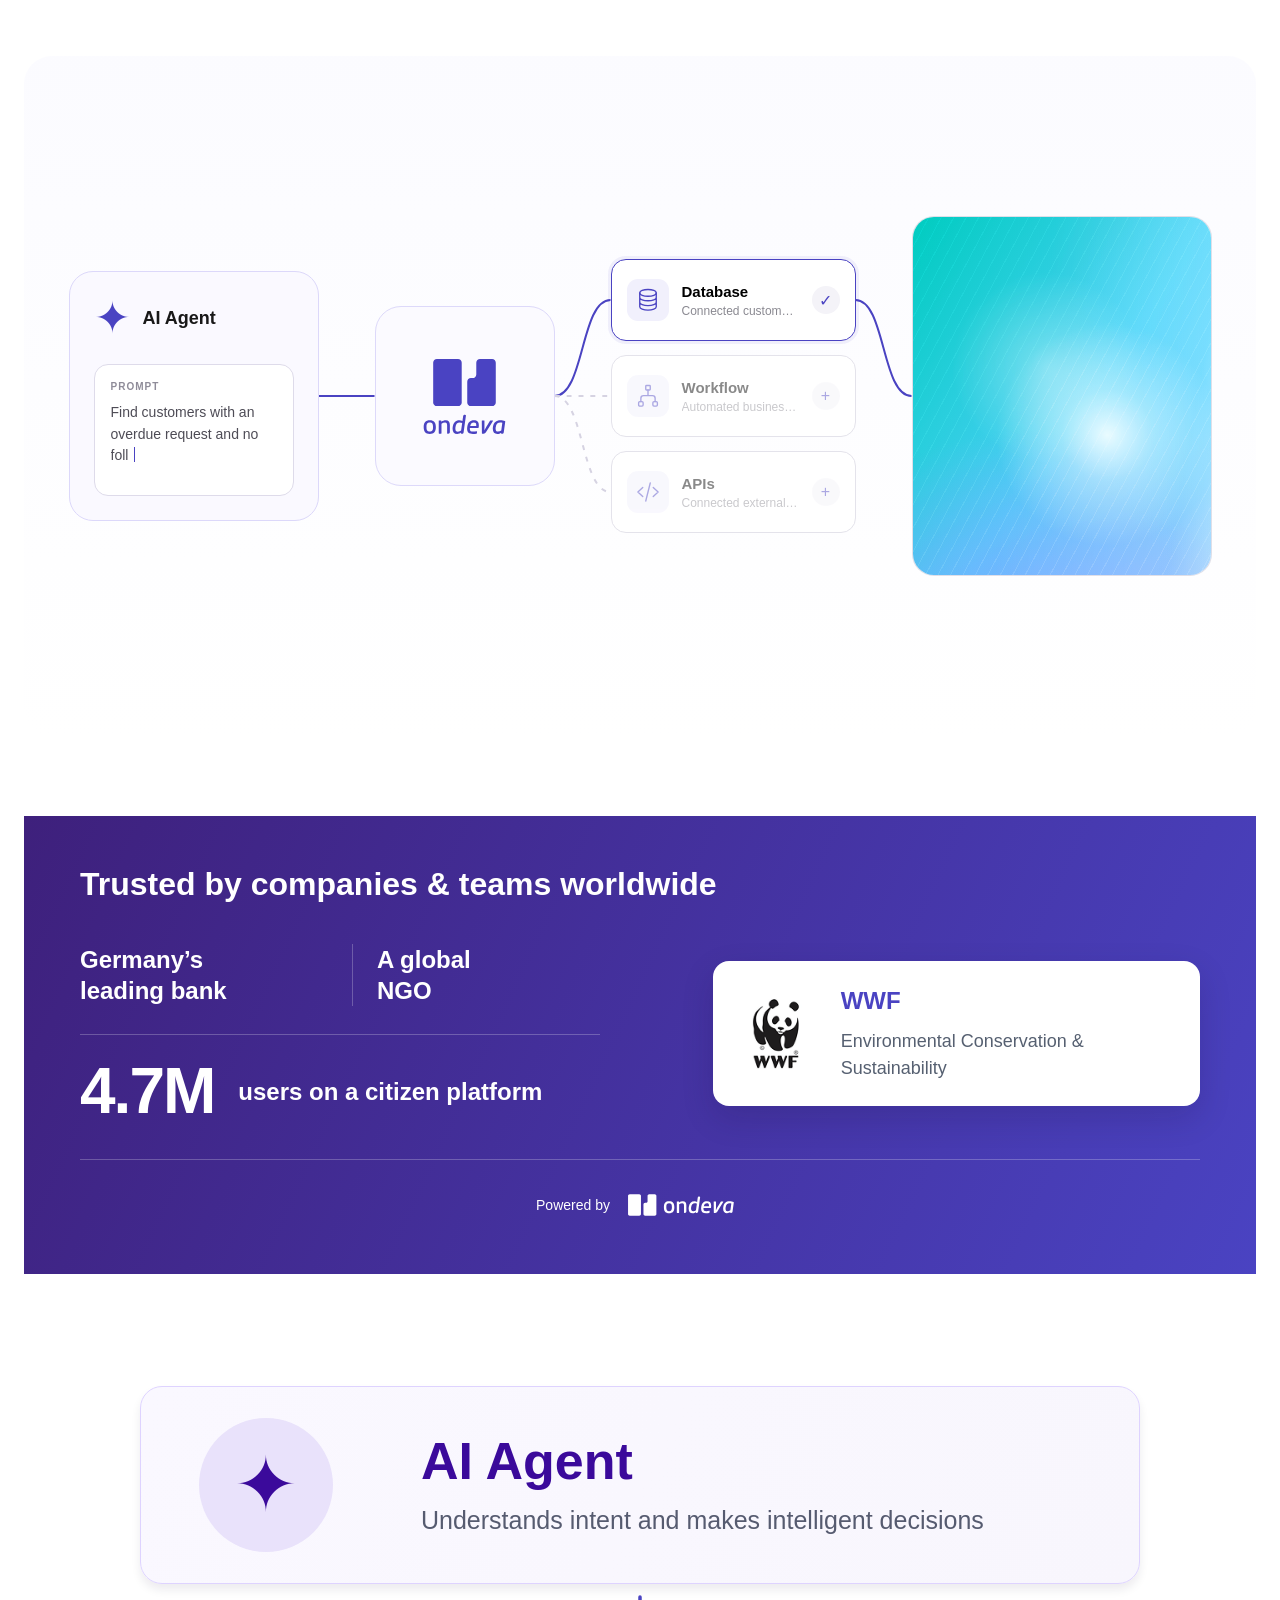
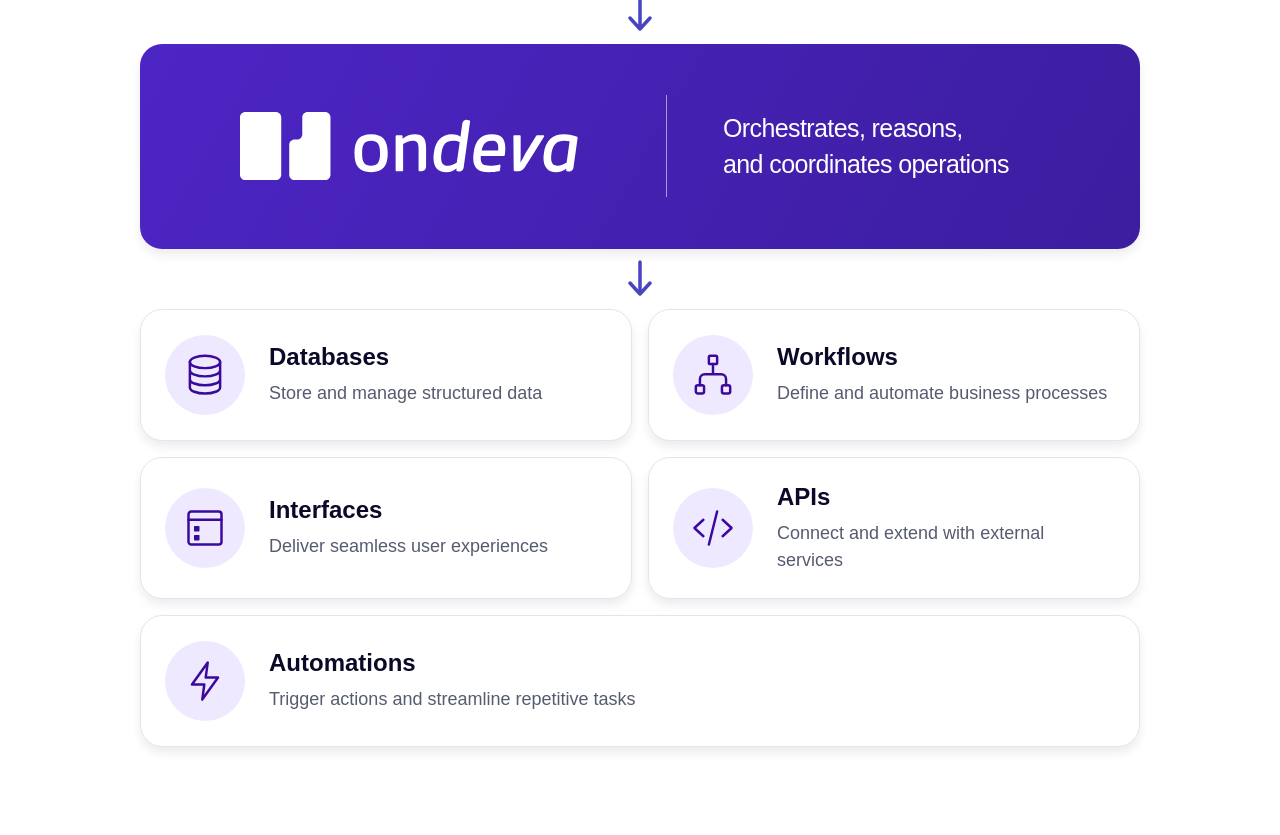
==== commit 19b45e50: "Update index.html" ====
--- a/ondeva-ai-agent-demo/index.html
+++ b/ondeva-ai-agent-demo/index.html
@@ -362,92 +362,9 @@
 
     </section>
 
-     <!-- SECTION 02 — AUTOMATIC AI AGENT / ONDEVA CARD FLOW -->
-
-    <section class="od-flow" data-od-flow data-step-ms="700" data-start-ms="180" aria-label="How Ondeva connects AI agents and operations">
-
-    <article class="od-card od-agent" data-od-reveal>
-
-      <span class="od-icon od-icon--agent" aria-hidden="true"><span class="agent-symbol">✦</span></span>
-
-      <div class="capability-copy od-copy">
-
-        <h2>AI Agent</h2>
-
-        <p>Understands intent and makes intelligent decisions</p>
-
-      </div>
-
-    </article>
-
-    <div class="od-arrow" data-od-connector aria-hidden="true"><svg viewBox="0 0 32 40"><path d="M16 3v31M6 24l10 11 10-11"/></svg></div>
-
-    <article class="od-card od-platform" data-od-reveal aria-label="Ondeva: Orchestrates, reasons, and coordinates operations">
-
-      <div class="od-brand" aria-hidden="true">
-
-<svg class="od-brand-logo" width="409" height="135" viewBox="0 0 409 135" fill="none" xmlns="http://www.w3.org/2000/svg">
-
-<path d="M119.143 32.5518C122.154 32.5518 124.595 34.9764 124.595 37.9727V96.3223C124.595 99.3185 122.154 101.746 119.143 101.746H88.083C85.0714 101.746 82.6309 99.3185 82.6309 96.3223V66.0537C82.6309 63.0575 85.0714 60.6289 88.083 60.6289H90.4697C93.4814 60.6289 95.9219 58.2013 95.9219 55.2051V37.9688C95.9219 34.9762 98.3624 32.5488 101.374 32.5488H119.146L119.143 32.5518ZM69.0479 32.5498C72.0567 32.5498 74.4961 34.9772 74.4961 37.9707V96.3242C74.4961 99.3177 72.0567 101.744 69.0479 101.744H37.9844C34.9755 101.744 32.5361 99.3177 32.5361 96.3242V37.9707C32.5361 34.9772 34.9755 32.5498 37.9844 32.5498H69.0479ZM288.9 55.3027C298.281 55.3027 302.479 59.6545 302.479 69.4209C302.479 71.5556 302.249 73.9239 302.02 76.0586C301.868 77.052 301.56 77.3564 300.493 77.3564H277.611C277.533 78.1938 277.46 78.9571 277.46 79.6465C277.46 85.6769 280.435 87.2002 286.841 87.2002C290.349 87.2002 292.713 86.8184 296.069 86.1328C297.214 85.903 297.67 86.5147 297.596 87.5078L297.062 91.4775C296.985 92.3151 296.681 92.6977 295.766 92.8535C292.868 93.3872 289.512 93.7686 286.077 93.7686C275.018 93.7685 269.831 89.495 269.831 79.499C269.831 77.898 269.983 76.067 270.213 74.1582V74.1504C272.043 61.178 277.915 55.3028 288.9 55.3027ZM165.932 55.3008C177.754 55.3008 182.871 61.4049 182.871 74.5332C182.871 87.6615 177.758 93.7656 165.932 93.7656C154.105 93.7656 148.996 87.6615 148.996 74.5332C148.996 61.4049 154.109 55.3008 165.932 55.3008ZM258.753 44.3291C259.092 41.9138 261.292 40.2314 263.706 40.5703L265.622 40.835L265.63 40.8428C266.284 40.9364 266.743 41.5439 266.649 42.1982L266.63 42.335V42.3389L266.553 42.8877L266.354 44.3486L264.286 59.1797L264.243 59.4834L264.169 60.0166L260.072 89.3281C259.733 91.7432 257.506 93.4258 255.092 93.0869L253.671 92.8887C253.496 92.8614 253.335 92.7986 253.195 92.709C252.903 92.5648 252.709 92.2957 252.662 91.8945C252.643 91.7778 252.635 91.6568 252.65 91.5322L252.896 89.7168C250.072 92.5411 246.49 93.7607 242.37 93.7607C234.286 93.7607 229.402 89.0278 229.402 79.2617C229.402 77.7346 229.554 76.0548 229.784 74.3018C231.54 61.6374 237.872 55.3028 248.168 55.3027C251.525 55.3027 254.423 55.9889 256.864 57.668L256.891 57.5703L258.753 44.3291ZM362.306 55.3027C367.263 55.3027 371.916 56.4482 374.892 57.5156C375.807 57.8234 376.115 58.3573 376.037 59.043L371.804 89.3271C371.465 91.7424 369.238 93.4258 366.823 93.0869L365.401 92.8877C364.747 92.7939 364.288 92.1865 364.382 91.5322L364.646 90.1689L364.67 90.0205C361.847 92.3111 358.186 93.7607 353.836 93.7607C346.134 93.7606 341.328 88.8753 341.328 79.3389C341.328 77.812 341.48 76.211 341.71 74.5322C343.54 61.1781 350.865 55.3029 362.306 55.3027ZM316.981 56.2773C317.744 56.2775 318.106 56.7142 318.103 57.4971V71.4473C318.032 75.1832 318.235 79.0555 317.842 84.0107C321.012 78.9037 322.666 74.8753 325.189 71.0654L333.609 57.1152C334.053 56.4298 334.54 56.2774 335.225 56.2773H341.027C341.942 56.2773 342.425 56.8894 341.693 57.8789L331.978 73.3867H331.981L322.164 89.0635C320.797 91.2448 318.169 92.8144 316.016 92.8496C315.981 92.8574 315.949 92.8652 315.922 92.8652H312.07C311.311 92.8651 311 92.4019 311.023 91.6465L310.712 57.4189C310.712 56.5736 311.097 56.2773 311.935 56.2773H316.981ZM210.411 55.3027C218.343 55.3028 221.851 59.7283 221.852 68.5049V88.3301C221.852 90.8271 219.831 92.8495 217.335 92.8496H215.446C215.322 92.8496 215.209 92.8261 215.096 92.791C214.663 92.6897 214.383 92.4089 214.282 91.9766C214.247 91.8636 214.224 91.7467 214.224 91.626V70.1064C214.224 63.8501 212.697 61.8672 208.503 61.8672C204.994 61.8672 201.564 63.2427 198.511 65.2256V91.7041C198.511 92.3896 198.051 92.8496 197.365 92.8496H192.026C191.341 92.8494 190.882 92.3894 190.882 91.7041V57.4414C190.882 56.682 191.338 56.2227 192.101 56.2227H196.754C197.513 56.2227 197.974 56.678 197.974 57.4414V59.6543C201.864 56.6782 205.984 55.3027 210.407 55.3027H210.411ZM249.231 61.8672C242.37 61.8672 238.783 65.3771 237.486 74.6875C237.26 76.3625 237.183 77.8159 237.183 79.0352C237.183 85.0616 239.698 87.2744 244.122 87.2744C247.475 87.2744 250.529 86.0549 253.122 83.9941L255.217 69.4209L256.077 63.3086C254.251 62.3971 252.043 61.8672 249.231 61.8672ZM165.932 61.8643C159.448 61.8643 156.776 64.9928 156.776 74.5332C156.776 84.0736 159.37 87.2021 165.932 87.2021C172.415 87.2021 175.009 84.0736 175.009 74.5332C175.009 64.9928 172.415 61.8643 165.932 61.8643ZM362.38 61.7891C354.981 61.7891 350.861 65.2993 349.412 75.1436C349.186 76.7445 349.108 78.1196 349.108 79.3389C349.108 84.9095 351.472 87.2001 355.744 87.2002C358.871 87.2002 361.998 85.977 364.896 83.9941L367.871 62.4004C365.967 62.0186 364.136 61.7891 362.38 61.7891ZM288.671 61.793C283.102 61.793 279.897 64.4653 278.448 71.7109H295.154C295.232 70.7177 295.307 69.8023 295.307 68.9648C295.307 63.6241 293.246 61.793 288.671 61.793Z" fill="white"/>
-
-</svg>
-
-      </div>
-
-      <p class="od-platform-copy" aria-hidden="true">Orchestrates, reasons,<br class="od-desktop-break"> and coordinates operations</p>
-
-    </article>
-
-    <div class="od-arrow" data-od-connector aria-hidden="true"><svg viewBox="0 0 32 40"><path d="M16 3v31M6 24l10 11 10-11"/></svg></div>
-
-    <div class="od-features">
-
-      <article class="od-card od-feature" data-od-reveal>
-
-        <span class="od-icon" aria-hidden="true"><svg><use href="#od-database"/></svg></span>
-
-        <div class="capability-copy od-copy"><h3>Databases</h3><p>Store and manage structured data</p></div>
-
-      </article>
-
-      <article class="od-card od-feature" data-od-reveal>
-
-        <span class="od-icon" aria-hidden="true"><svg><use href="#od-workflow"/></svg></span>
-
-        <div class="capability-copy od-copy"><h3>Workflows</h3><p>Define and automate business processes</p></div>
-
-      </article>
-
-      <article class="od-card od-feature" data-od-reveal>
-
-        <span class="od-icon" aria-hidden="true"><svg><use href="#od-interface"/></svg></span>
-
-        <div class="capability-copy od-copy"><h3>Interfaces</h3><p>Deliver seamless user experiences</p></div>
-
-      </article>
-
-      <article class="od-card od-feature" data-od-reveal>
-
-        <span class="od-icon" aria-hidden="true"><svg><use href="#od-code"/></svg></span>
-
-        <div class="capability-copy od-copy"><h3>APIs</h3><p>Connect and extend with external services</p></div>
-
-      </article>
-
-      <article class="od-card od-feature od-automation" data-od-reveal>
-
-        <span class="od-icon" aria-hidden="true"><svg><use href="#od-bolt"/></svg></span>
-
-        <div class="capability-copy od-copy"><h3>Automations</h3><p>Trigger actions and streamline repetitive tasks</p></div>
-
-      </article>
-
-    </div>
-
-  </section>
 
   <!-- ============================================================
-     SECTION 03 — TRUST METRICS, CLIENT CAROUSEL, AND BRAND FOOTER
+     SECTION 02 — TRUST METRICS, CLIENT CAROUSEL, AND BRAND FOOTER
      ============================================================ -->
 
 <section class="trust-section" data-trust-section aria-labelledby="trust-title">
@@ -561,6 +478,91 @@
 
 </section>
 
+     <!-- SECTION 03 — AUTOMATIC AI AGENT / ONDEVA CARD FLOW -->
+
+    <section class="od-flow" data-od-flow data-step-ms="700" data-start-ms="180" aria-label="How Ondeva connects AI agents and operations">
+
+    <article class="od-card od-agent" data-od-reveal>
+
+      <span class="od-icon od-icon--agent" aria-hidden="true"><span class="agent-symbol">✦</span></span>
+
+      <div class="capability-copy od-copy">
+
+        <h2>AI Agent</h2>
+
+        <p>Understands intent and makes intelligent decisions</p>
+
+      </div>
+
+    </article>
+
+    <div class="od-arrow" data-od-connector aria-hidden="true"><svg viewBox="0 0 32 40"><path d="M16 3v31M6 24l10 11 10-11"/></svg></div>
+
+    <article class="od-card od-platform" data-od-reveal aria-label="Ondeva: Orchestrates, reasons, and coordinates operations">
+
+      <div class="od-brand" aria-hidden="true">
+
+<svg class="od-brand-logo" width="409" height="135" viewBox="0 0 409 135" fill="none" xmlns="http://www.w3.org/2000/svg">
+
+<path d="M119.143 32.5518C122.154 32.5518 124.595 34.9764 124.595 37.9727V96.3223C124.595 99.3185 122.154 101.746 119.143 101.746H88.083C85.0714 101.746 82.6309 99.3185 82.6309 96.3223V66.0537C82.6309 63.0575 85.0714 60.6289 88.083 60.6289H90.4697C93.4814 60.6289 95.9219 58.2013 95.9219 55.2051V37.9688C95.9219 34.9762 98.3624 32.5488 101.374 32.5488H119.146L119.143 32.5518ZM69.0479 32.5498C72.0567 32.5498 74.4961 34.9772 74.4961 37.9707V96.3242C74.4961 99.3177 72.0567 101.744 69.0479 101.744H37.9844C34.9755 101.744 32.5361 99.3177 32.5361 96.3242V37.9707C32.5361 34.9772 34.9755 32.5498 37.9844 32.5498H69.0479ZM288.9 55.3027C298.281 55.3027 302.479 59.6545 302.479 69.4209C302.479 71.5556 302.249 73.9239 302.02 76.0586C301.868 77.052 301.56 77.3564 300.493 77.3564H277.611C277.533 78.1938 277.46 78.9571 277.46 79.6465C277.46 85.6769 280.435 87.2002 286.841 87.2002C290.349 87.2002 292.713 86.8184 296.069 86.1328C297.214 85.903 297.67 86.5147 297.596 87.5078L297.062 91.4775C296.985 92.3151 296.681 92.6977 295.766 92.8535C292.868 93.3872 289.512 93.7686 286.077 93.7686C275.018 93.7685 269.831 89.495 269.831 79.499C269.831 77.898 269.983 76.067 270.213 74.1582V74.1504C272.043 61.178 277.915 55.3028 288.9 55.3027ZM165.932 55.3008C177.754 55.3008 182.871 61.4049 182.871 74.5332C182.871 87.6615 177.758 93.7656 165.932 93.7656C154.105 93.7656 148.996 87.6615 148.996 74.5332C148.996 61.4049 154.109 55.3008 165.932 55.3008ZM258.753 44.3291C259.092 41.9138 261.292 40.2314 263.706 40.5703L265.622 40.835L265.63 40.8428C266.284 40.9364 266.743 41.5439 266.649 42.1982L266.63 42.335V42.3389L266.553 42.8877L266.354 44.3486L264.286 59.1797L264.243 59.4834L264.169 60.0166L260.072 89.3281C259.733 91.7432 257.506 93.4258 255.092 93.0869L253.671 92.8887C253.496 92.8614 253.335 92.7986 253.195 92.709C252.903 92.5648 252.709 92.2957 252.662 91.8945C252.643 91.7778 252.635 91.6568 252.65 91.5322L252.896 89.7168C250.072 92.5411 246.49 93.7607 242.37 93.7607C234.286 93.7607 229.402 89.0278 229.402 79.2617C229.402 77.7346 229.554 76.0548 229.784 74.3018C231.54 61.6374 237.872 55.3028 248.168 55.3027C251.525 55.3027 254.423 55.9889 256.864 57.668L256.891 57.5703L258.753 44.3291ZM362.306 55.3027C367.263 55.3027 371.916 56.4482 374.892 57.5156C375.807 57.8234 376.115 58.3573 376.037 59.043L371.804 89.3271C371.465 91.7424 369.238 93.4258 366.823 93.0869L365.401 92.8877C364.747 92.7939 364.288 92.1865 364.382 91.5322L364.646 90.1689L364.67 90.0205C361.847 92.3111 358.186 93.7607 353.836 93.7607C346.134 93.7606 341.328 88.8753 341.328 79.3389C341.328 77.812 341.48 76.211 341.71 74.5322C343.54 61.1781 350.865 55.3029 362.306 55.3027ZM316.981 56.2773C317.744 56.2775 318.106 56.7142 318.103 57.4971V71.4473C318.032 75.1832 318.235 79.0555 317.842 84.0107C321.012 78.9037 322.666 74.8753 325.189 71.0654L333.609 57.1152C334.053 56.4298 334.54 56.2774 335.225 56.2773H341.027C341.942 56.2773 342.425 56.8894 341.693 57.8789L331.978 73.3867H331.981L322.164 89.0635C320.797 91.2448 318.169 92.8144 316.016 92.8496C315.981 92.8574 315.949 92.8652 315.922 92.8652H312.07C311.311 92.8651 311 92.4019 311.023 91.6465L310.712 57.4189C310.712 56.5736 311.097 56.2773 311.935 56.2773H316.981ZM210.411 55.3027C218.343 55.3028 221.851 59.7283 221.852 68.5049V88.3301C221.852 90.8271 219.831 92.8495 217.335 92.8496H215.446C215.322 92.8496 215.209 92.8261 215.096 92.791C214.663 92.6897 214.383 92.4089 214.282 91.9766C214.247 91.8636 214.224 91.7467 214.224 91.626V70.1064C214.224 63.8501 212.697 61.8672 208.503 61.8672C204.994 61.8672 201.564 63.2427 198.511 65.2256V91.7041C198.511 92.3896 198.051 92.8496 197.365 92.8496H192.026C191.341 92.8494 190.882 92.3894 190.882 91.7041V57.4414C190.882 56.682 191.338 56.2227 192.101 56.2227H196.754C197.513 56.2227 197.974 56.678 197.974 57.4414V59.6543C201.864 56.6782 205.984 55.3027 210.407 55.3027H210.411ZM249.231 61.8672C242.37 61.8672 238.783 65.3771 237.486 74.6875C237.26 76.3625 237.183 77.8159 237.183 79.0352C237.183 85.0616 239.698 87.2744 244.122 87.2744C247.475 87.2744 250.529 86.0549 253.122 83.9941L255.217 69.4209L256.077 63.3086C254.251 62.3971 252.043 61.8672 249.231 61.8672ZM165.932 61.8643C159.448 61.8643 156.776 64.9928 156.776 74.5332C156.776 84.0736 159.37 87.2021 165.932 87.2021C172.415 87.2021 175.009 84.0736 175.009 74.5332C175.009 64.9928 172.415 61.8643 165.932 61.8643ZM362.38 61.7891C354.981 61.7891 350.861 65.2993 349.412 75.1436C349.186 76.7445 349.108 78.1196 349.108 79.3389C349.108 84.9095 351.472 87.2001 355.744 87.2002C358.871 87.2002 361.998 85.977 364.896 83.9941L367.871 62.4004C365.967 62.0186 364.136 61.7891 362.38 61.7891ZM288.671 61.793C283.102 61.793 279.897 64.4653 278.448 71.7109H295.154C295.232 70.7177 295.307 69.8023 295.307 68.9648C295.307 63.6241 293.246 61.793 288.671 61.793Z" fill="white"/>
+
+</svg>
+
+      </div>
+
+      <p class="od-platform-copy" aria-hidden="true">Orchestrates, reasons,<br class="od-desktop-break"> and coordinates operations</p>
+
+    </article>
+
+    <div class="od-arrow" data-od-connector aria-hidden="true"><svg viewBox="0 0 32 40"><path d="M16 3v31M6 24l10 11 10-11"/></svg></div>
+
+    <div class="od-features">
+
+      <article class="od-card od-feature" data-od-reveal>
+
+        <span class="od-icon" aria-hidden="true"><svg><use href="#od-database"/></svg></span>
+
+        <div class="capability-copy od-copy"><h3>Databases</h3><p>Store and manage structured data</p></div>
+
+      </article>
+
+      <article class="od-card od-feature" data-od-reveal>
+
+        <span class="od-icon" aria-hidden="true"><svg><use href="#od-workflow"/></svg></span>
+
+        <div class="capability-copy od-copy"><h3>Workflows</h3><p>Define and automate business processes</p></div>
+
+      </article>
+
+      <article class="od-card od-feature" data-od-reveal>
+
+        <span class="od-icon" aria-hidden="true"><svg><use href="#od-interface"/></svg></span>
+
+        <div class="capability-copy od-copy"><h3>Interfaces</h3><p>Deliver seamless user experiences</p></div>
+
+      </article>
+
+      <article class="od-card od-feature" data-od-reveal>
+
+        <span class="od-icon" aria-hidden="true"><svg><use href="#od-code"/></svg></span>
+
+        <div class="capability-copy od-copy"><h3>APIs</h3><p>Connect and extend with external services</p></div>
+
+      </article>
+
+      <article class="od-card od-feature od-automation" data-od-reveal>
+
+        <span class="od-icon" aria-hidden="true"><svg><use href="#od-bolt"/></svg></span>
+
+        <div class="capability-copy od-copy"><h3>Automations</h3><p>Trigger actions and streamline repetitive tasks</p></div>
+
+      </article>
+
+    </div>
+
+  </section>
+
+
 
 
 </main>
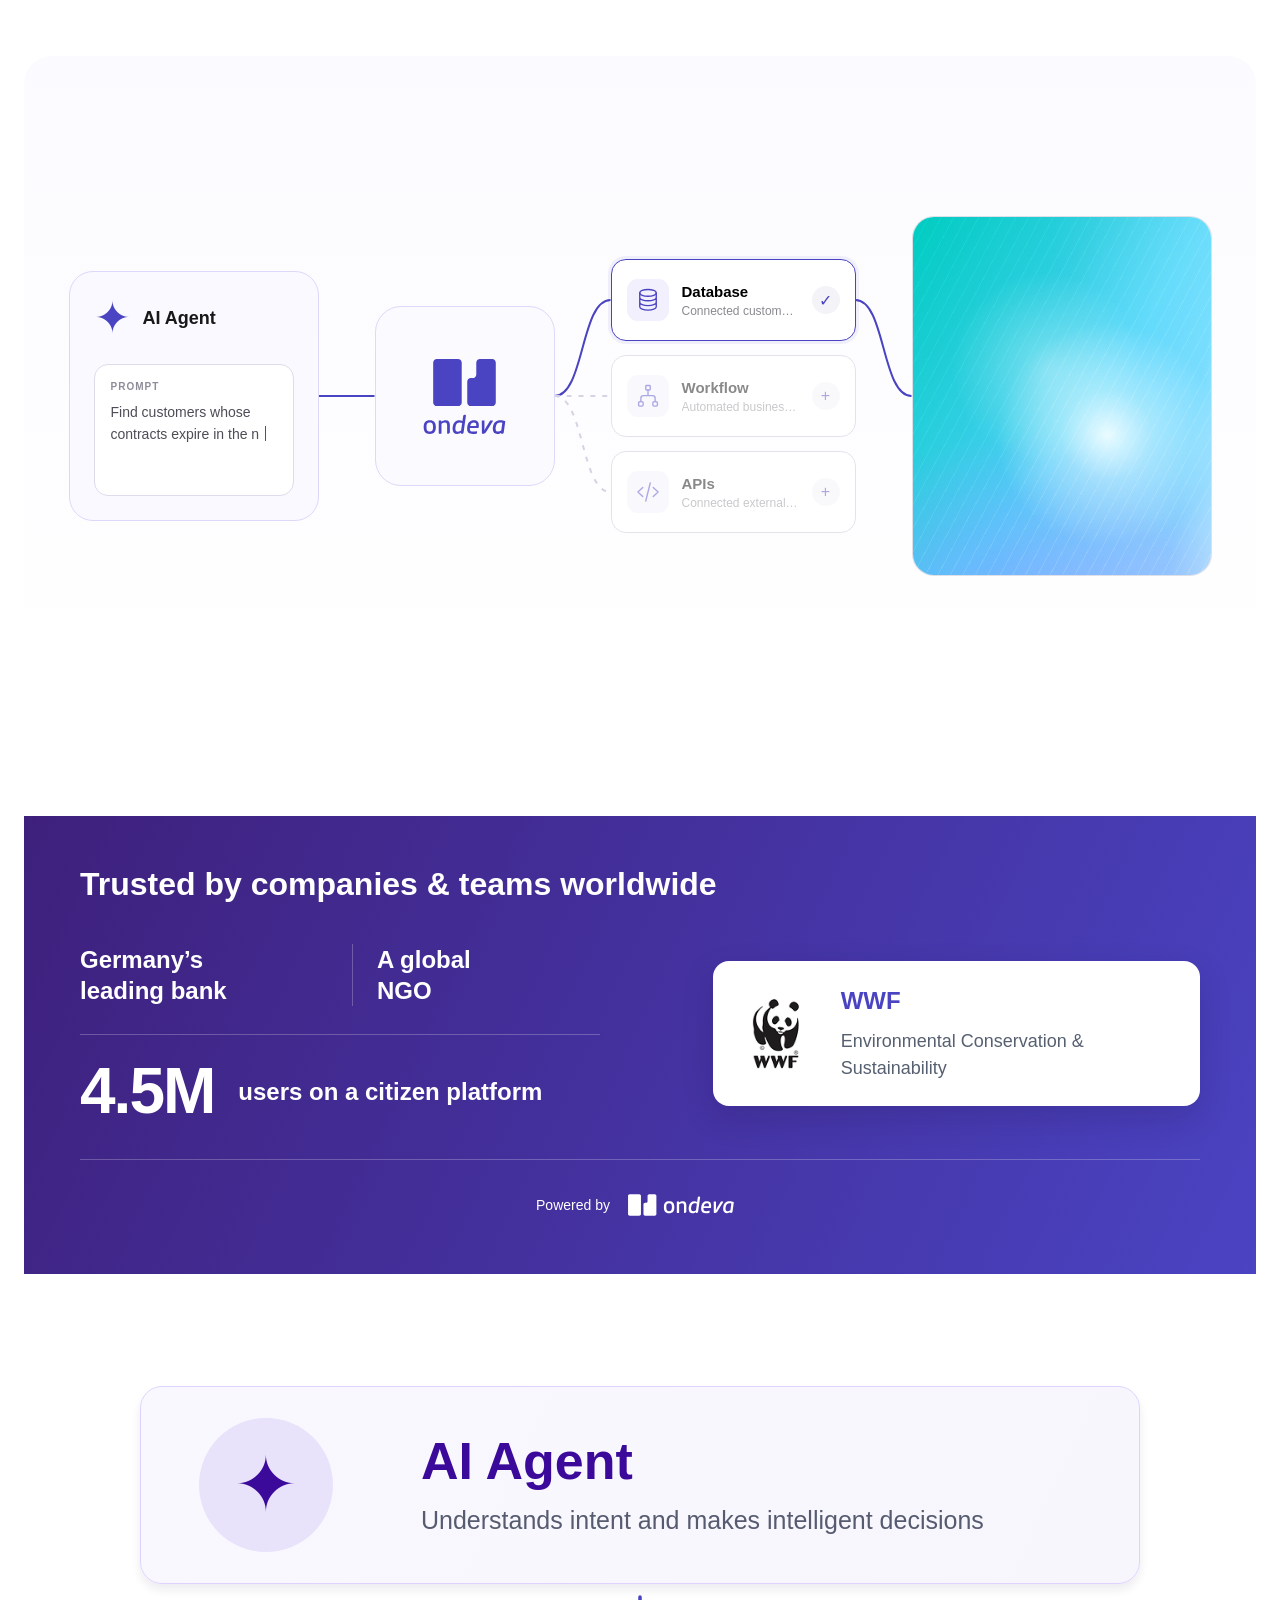
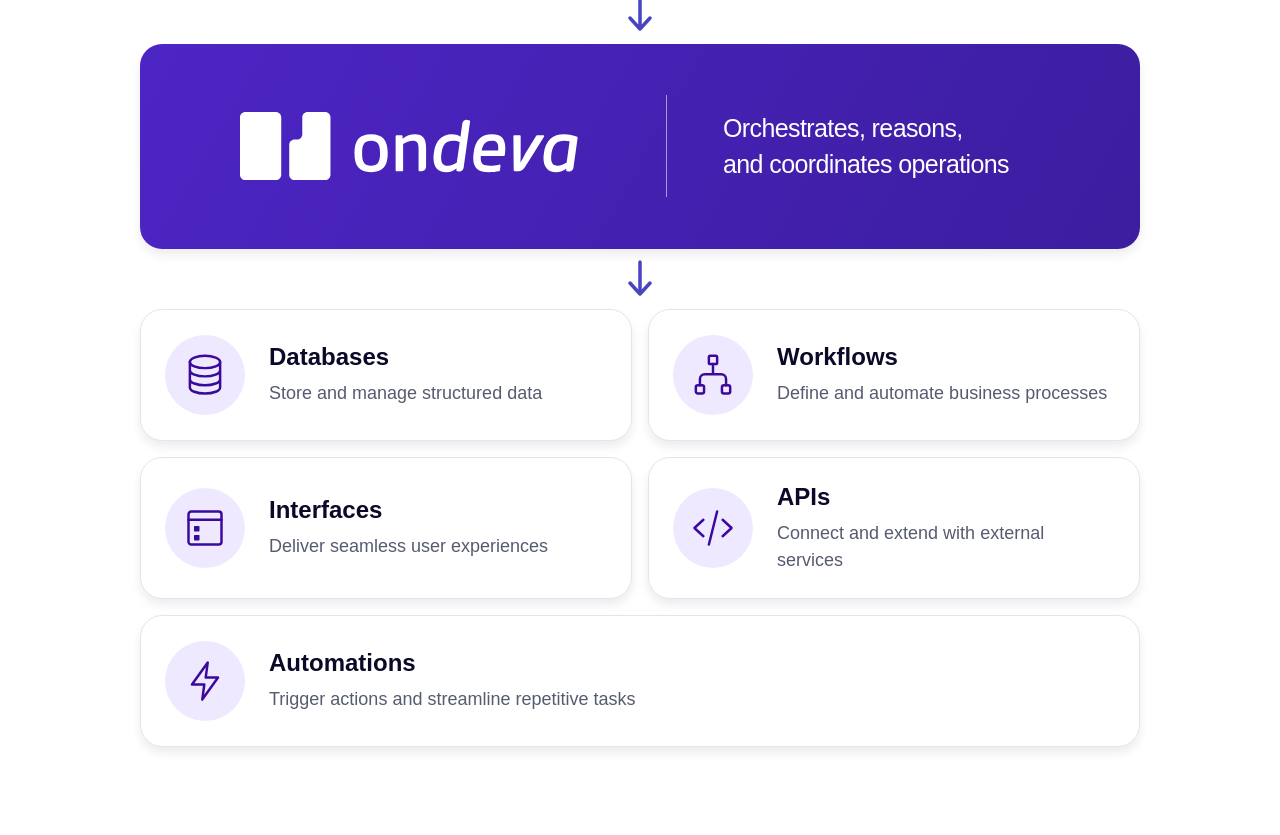
==== commit 4ea8ff99: "Update index.html" ====
--- a/ondeva-ai-agent-demo/index.html
+++ b/ondeva-ai-agent-demo/index.html
@@ -72,7 +72,10 @@
 
   <main class="page">
 
-    <!-- SECTION 01 — INTERACTIVE AI AGENT DEMO -->
+    
+  <!-- ============================================================
+     SECTION 01 — INTERACTIVE AI AGENT DEMO
+     ============================================================ -->
 
     <section
 
@@ -361,206 +364,205 @@
       ></svg>
 
     </section>
-
 
   <!-- ============================================================
      SECTION 02 — TRUST METRICS, CLIENT CAROUSEL, AND BRAND FOOTER
      ============================================================ -->
 
-<section class="trust-section" data-trust-section aria-labelledby="trust-title">
-
-  <div class="trust-inner">
-
-    <!-- Section heading. Edit its text here. -->
-    <div class="trust-copy">
-
-      <h2 id="trust-title" data-trust-reveal>Trusted by companies &amp; teams worldwide</h2>
-
-
+    <section class="trust-section" data-trust-section aria-labelledby="trust-title">
+
+    <div class="trust-inner">
+
+      <!-- Section heading. Edit its text here. -->
+      <div class="trust-copy">
+
+        <h2 id="trust-title" data-trust-reveal>Trusted by companies &amp; teams worldwide</h2>
+
+
+
+      </div>
+
+
+
+      <div class="trust-content">
+
+        <!-- Trust metrics. data-trust-wait adds an extra delay in milliseconds. -->
+        <div class="trust-proofs">
+
+          <div class="trust-proof" data-trust-reveal data-trust-wait="500">
+
+            <h3>Germany’s<br>leading bank</h3>
+
+          </div>
+
+          <div class="trust-proof" data-trust-reveal data-trust-wait="500">
+
+            <h3>A global<br>NGO</h3>
+
+          </div>
+
+          <div class="trust-proof trust-proof--metric" data-trust-reveal data-trust-wait="500">
+
+            <div class="trust-count" aria-hidden="true"><span data-trust-count>5</span>M</div>
+
+            <h3><span class="trust-sr-only">5 million </span>users on a citizen platform</h3>
+
+          </div>
+
+        </div>
+
+
+
+        <!-- Client carousel. Edit names, copy, and logo paths in the articles below. -->
+        <div class="trust-clients" data-trust-reveal data-trust-carousel aria-label="Clients">
+
+          <!-- CLIENT 01 — WWF -->
+          <article class="trust-client is-active" data-trust-client>
+
+            <img class="trust-client-logo" src="./assets/logos/WWF.png" alt="" width="96" height="96" decoding="async">
+
+            <div class="trust-client-text">
+
+              <h3>WWF</h3>
+
+              <p>Environmental Conservation & Sustainability</p>
+
+            </div>
+
+          </article>
+
+          <!-- CLIENT 02 — GRÜNDERPLATTFORM -->
+          <article class="trust-client" data-trust-client>
+
+            <img class="trust-client-logo" src="./assets/logos/Grunder.png" alt="" width="96" height="96" decoding="async">
+
+            <div class="trust-client-text">
+
+              <h3>Gründerplattform</h3>
+
+              <p>Entrepreneurship & Business Creation</p>
+
+            </div>
+
+          </article>
+
+          <!-- CLIENT 03 — EVEREST -->
+          <article class="trust-client" data-trust-client>
+
+            <img class="trust-client-logo" src="./assets/logos/Everest.png" alt="" width="96" height="96" decoding="async">
+
+            <div class="trust-client-text">
+
+              <h3>Everest</h3>
+
+              <p><span>Digital platform development &</span> <span>entrepreneurial empowerment</span></p>
+
+            </div>
+
+          </article>
+
+        </div>
+
+      </div>
+
+
+
+      <!-- Powered by Ondeva. The SVG asset preserves the official logo. -->
+      <div class="trust-powered" data-trust-reveal>
+
+        <span>Powered by</span>
+
+        <img src="./assets/logos/Logo.svg" alt="Ondeva" width="126" height="42" decoding="async">
+
+      </div>
 
     </div>
 
-
-
-    <div class="trust-content">
-
-      <!-- Trust metrics. data-trust-wait adds an extra delay in milliseconds. -->
-      <div class="trust-proofs">
-
-        <div class="trust-proof" data-trust-reveal data-trust-wait="500">
-
-          <h3>Germany’s<br>leading bank</h3>
-
-        </div>
-
-        <div class="trust-proof" data-trust-reveal data-trust-wait="500">
-
-          <h3>A global<br>NGO</h3>
-
-        </div>
-
-        <div class="trust-proof trust-proof--metric" data-trust-reveal data-trust-wait="500">
-
-          <div class="trust-count" aria-hidden="true"><span data-trust-count>5</span>M</div>
-
-          <h3><span class="trust-sr-only">5 million </span>users on a citizen platform</h3>
-
-        </div>
-
-      </div>
-
-
-
-      <!-- Client carousel. Edit names, copy, and logo paths in the articles below. -->
-      <div class="trust-clients" data-trust-reveal data-trust-carousel aria-label="Clients">
-
-        <!-- CLIENT 01 — WWF -->
-        <article class="trust-client is-active" data-trust-client>
-
-          <img class="trust-client-logo" src="./assets/logos/WWF.png" alt="" width="96" height="96" decoding="async">
-
-          <div class="trust-client-text">
-
-            <h3>WWF</h3>
-
-            <p>Environmental Conservation & Sustainability</p>
-
-          </div>
-
-        </article>
-
-        <!-- CLIENT 02 — GRÜNDERPLATTFORM -->
-        <article class="trust-client" data-trust-client>
-
-          <img class="trust-client-logo" src="./assets/logos/Grunder.png" alt="" width="96" height="96" decoding="async">
-
-          <div class="trust-client-text">
-
-            <h3>Gründerplattform</h3>
-
-            <p>Entrepreneurship & Business Creation</p>
-
-          </div>
-
-        </article>
-
-        <!-- CLIENT 03 — EVEREST -->
-        <article class="trust-client" data-trust-client>
-
-          <img class="trust-client-logo" src="./assets/logos/Everest.png" alt="" width="96" height="96" decoding="async">
-
-          <div class="trust-client-text">
-
-            <h3>Everest</h3>
-
-            <p><span>Digital platform development &</span> <span>entrepreneurial empowerment</span></p>
-
-          </div>
-
-        </article>
-
-      </div>
+    </section>
+
+  <!-- SECTION 03 — AUTOMATIC AI AGENT / ONDEVA CARD FLOW -->
+
+    <section class="od-flow" data-od-flow data-step-ms="700" data-start-ms="180" aria-label="How Ondeva connects AI agents and operations">
+
+    <article class="od-card od-agent" data-od-reveal>
+
+      <span class="od-icon od-icon--agent" aria-hidden="true"><span class="agent-symbol">✦</span></span>
+
+      <div class="capability-copy od-copy">
+
+        <h2>AI Agent</h2>
+
+        <p>Understands intent and makes intelligent decisions</p>
+
+      </div>
+
+    </article>
+
+    <div class="od-arrow" data-od-connector aria-hidden="true"><svg viewBox="0 0 32 40"><path d="M16 3v31M6 24l10 11 10-11"/></svg></div>
+
+    <article class="od-card od-platform" data-od-reveal aria-label="Ondeva: Orchestrates, reasons, and coordinates operations">
+
+      <div class="od-brand" aria-hidden="true">
+
+<svg class="od-brand-logo" width="409" height="135" viewBox="0 0 409 135" fill="none" xmlns="http://www.w3.org/2000/svg">
+
+<path d="M119.143 32.5518C122.154 32.5518 124.595 34.9764 124.595 37.9727V96.3223C124.595 99.3185 122.154 101.746 119.143 101.746H88.083C85.0714 101.746 82.6309 99.3185 82.6309 96.3223V66.0537C82.6309 63.0575 85.0714 60.6289 88.083 60.6289H90.4697C93.4814 60.6289 95.9219 58.2013 95.9219 55.2051V37.9688C95.9219 34.9762 98.3624 32.5488 101.374 32.5488H119.146L119.143 32.5518ZM69.0479 32.5498C72.0567 32.5498 74.4961 34.9772 74.4961 37.9707V96.3242C74.4961 99.3177 72.0567 101.744 69.0479 101.744H37.9844C34.9755 101.744 32.5361 99.3177 32.5361 96.3242V37.9707C32.5361 34.9772 34.9755 32.5498 37.9844 32.5498H69.0479ZM288.9 55.3027C298.281 55.3027 302.479 59.6545 302.479 69.4209C302.479 71.5556 302.249 73.9239 302.02 76.0586C301.868 77.052 301.56 77.3564 300.493 77.3564H277.611C277.533 78.1938 277.46 78.9571 277.46 79.6465C277.46 85.6769 280.435 87.2002 286.841 87.2002C290.349 87.2002 292.713 86.8184 296.069 86.1328C297.214 85.903 297.67 86.5147 297.596 87.5078L297.062 91.4775C296.985 92.3151 296.681 92.6977 295.766 92.8535C292.868 93.3872 289.512 93.7686 286.077 93.7686C275.018 93.7685 269.831 89.495 269.831 79.499C269.831 77.898 269.983 76.067 270.213 74.1582V74.1504C272.043 61.178 277.915 55.3028 288.9 55.3027ZM165.932 55.3008C177.754 55.3008 182.871 61.4049 182.871 74.5332C182.871 87.6615 177.758 93.7656 165.932 93.7656C154.105 93.7656 148.996 87.6615 148.996 74.5332C148.996 61.4049 154.109 55.3008 165.932 55.3008ZM258.753 44.3291C259.092 41.9138 261.292 40.2314 263.706 40.5703L265.622 40.835L265.63 40.8428C266.284 40.9364 266.743 41.5439 266.649 42.1982L266.63 42.335V42.3389L266.553 42.8877L266.354 44.3486L264.286 59.1797L264.243 59.4834L264.169 60.0166L260.072 89.3281C259.733 91.7432 257.506 93.4258 255.092 93.0869L253.671 92.8887C253.496 92.8614 253.335 92.7986 253.195 92.709C252.903 92.5648 252.709 92.2957 252.662 91.8945C252.643 91.7778 252.635 91.6568 252.65 91.5322L252.896 89.7168C250.072 92.5411 246.49 93.7607 242.37 93.7607C234.286 93.7607 229.402 89.0278 229.402 79.2617C229.402 77.7346 229.554 76.0548 229.784 74.3018C231.54 61.6374 237.872 55.3028 248.168 55.3027C251.525 55.3027 254.423 55.9889 256.864 57.668L256.891 57.5703L258.753 44.3291ZM362.306 55.3027C367.263 55.3027 371.916 56.4482 374.892 57.5156C375.807 57.8234 376.115 58.3573 376.037 59.043L371.804 89.3271C371.465 91.7424 369.238 93.4258 366.823 93.0869L365.401 92.8877C364.747 92.7939 364.288 92.1865 364.382 91.5322L364.646 90.1689L364.67 90.0205C361.847 92.3111 358.186 93.7607 353.836 93.7607C346.134 93.7606 341.328 88.8753 341.328 79.3389C341.328 77.812 341.48 76.211 341.71 74.5322C343.54 61.1781 350.865 55.3029 362.306 55.3027ZM316.981 56.2773C317.744 56.2775 318.106 56.7142 318.103 57.4971V71.4473C318.032 75.1832 318.235 79.0555 317.842 84.0107C321.012 78.9037 322.666 74.8753 325.189 71.0654L333.609 57.1152C334.053 56.4298 334.54 56.2774 335.225 56.2773H341.027C341.942 56.2773 342.425 56.8894 341.693 57.8789L331.978 73.3867H331.981L322.164 89.0635C320.797 91.2448 318.169 92.8144 316.016 92.8496C315.981 92.8574 315.949 92.8652 315.922 92.8652H312.07C311.311 92.8651 311 92.4019 311.023 91.6465L310.712 57.4189C310.712 56.5736 311.097 56.2773 311.935 56.2773H316.981ZM210.411 55.3027C218.343 55.3028 221.851 59.7283 221.852 68.5049V88.3301C221.852 90.8271 219.831 92.8495 217.335 92.8496H215.446C215.322 92.8496 215.209 92.8261 215.096 92.791C214.663 92.6897 214.383 92.4089 214.282 91.9766C214.247 91.8636 214.224 91.7467 214.224 91.626V70.1064C214.224 63.8501 212.697 61.8672 208.503 61.8672C204.994 61.8672 201.564 63.2427 198.511 65.2256V91.7041C198.511 92.3896 198.051 92.8496 197.365 92.8496H192.026C191.341 92.8494 190.882 92.3894 190.882 91.7041V57.4414C190.882 56.682 191.338 56.2227 192.101 56.2227H196.754C197.513 56.2227 197.974 56.678 197.974 57.4414V59.6543C201.864 56.6782 205.984 55.3027 210.407 55.3027H210.411ZM249.231 61.8672C242.37 61.8672 238.783 65.3771 237.486 74.6875C237.26 76.3625 237.183 77.8159 237.183 79.0352C237.183 85.0616 239.698 87.2744 244.122 87.2744C247.475 87.2744 250.529 86.0549 253.122 83.9941L255.217 69.4209L256.077 63.3086C254.251 62.3971 252.043 61.8672 249.231 61.8672ZM165.932 61.8643C159.448 61.8643 156.776 64.9928 156.776 74.5332C156.776 84.0736 159.37 87.2021 165.932 87.2021C172.415 87.2021 175.009 84.0736 175.009 74.5332C175.009 64.9928 172.415 61.8643 165.932 61.8643ZM362.38 61.7891C354.981 61.7891 350.861 65.2993 349.412 75.1436C349.186 76.7445 349.108 78.1196 349.108 79.3389C349.108 84.9095 351.472 87.2001 355.744 87.2002C358.871 87.2002 361.998 85.977 364.896 83.9941L367.871 62.4004C365.967 62.0186 364.136 61.7891 362.38 61.7891ZM288.671 61.793C283.102 61.793 279.897 64.4653 278.448 71.7109H295.154C295.232 70.7177 295.307 69.8023 295.307 68.9648C295.307 63.6241 293.246 61.793 288.671 61.793Z" fill="white"/>
+
+</svg>
+
+      </div>
+
+      <p class="od-platform-copy" aria-hidden="true">Orchestrates, reasons,<br class="od-desktop-break"> and coordinates operations</p>
+
+    </article>
+
+    <div class="od-arrow" data-od-connector aria-hidden="true"><svg viewBox="0 0 32 40"><path d="M16 3v31M6 24l10 11 10-11"/></svg></div>
+
+    <div class="od-features">
+
+      <article class="od-card od-feature" data-od-reveal>
+
+        <span class="od-icon" aria-hidden="true"><svg><use href="#od-database"/></svg></span>
+
+        <div class="capability-copy od-copy"><h3>Databases</h3><p>Store and manage structured data</p></div>
+
+      </article>
+
+      <article class="od-card od-feature" data-od-reveal>
+
+        <span class="od-icon" aria-hidden="true"><svg><use href="#od-workflow"/></svg></span>
+
+        <div class="capability-copy od-copy"><h3>Workflows</h3><p>Define and automate business processes</p></div>
+
+      </article>
+
+      <article class="od-card od-feature" data-od-reveal>
+
+        <span class="od-icon" aria-hidden="true"><svg><use href="#od-interface"/></svg></span>
+
+        <div class="capability-copy od-copy"><h3>Interfaces</h3><p>Deliver seamless user experiences</p></div>
+
+      </article>
+
+      <article class="od-card od-feature" data-od-reveal>
+
+        <span class="od-icon" aria-hidden="true"><svg><use href="#od-code"/></svg></span>
+
+        <div class="capability-copy od-copy"><h3>APIs</h3><p>Connect and extend with external services</p></div>
+
+      </article>
+
+      <article class="od-card od-feature od-automation" data-od-reveal>
+
+        <span class="od-icon" aria-hidden="true"><svg><use href="#od-bolt"/></svg></span>
+
+        <div class="capability-copy od-copy"><h3>Automations</h3><p>Trigger actions and streamline repetitive tasks</p></div>
+
+      </article>
 
     </div>
 
-
-
-    <!-- Powered by Ondeva. The SVG asset preserves the official logo. -->
-    <div class="trust-powered" data-trust-reveal>
-
-      <span>Powered by</span>
-
-      <img src="./assets/logos/Logo.svg" alt="Ondeva" width="126" height="42" decoding="async">
-
-    </div>
-
-  </div>
-
-</section>
-
-     <!-- SECTION 03 — AUTOMATIC AI AGENT / ONDEVA CARD FLOW -->
-
-    <section class="od-flow" data-od-flow data-step-ms="700" data-start-ms="180" aria-label="How Ondeva connects AI agents and operations">
-
-    <article class="od-card od-agent" data-od-reveal>
-
-      <span class="od-icon od-icon--agent" aria-hidden="true"><span class="agent-symbol">✦</span></span>
-
-      <div class="capability-copy od-copy">
-
-        <h2>AI Agent</h2>
-
-        <p>Understands intent and makes intelligent decisions</p>
-
-      </div>
-
-    </article>
-
-    <div class="od-arrow" data-od-connector aria-hidden="true"><svg viewBox="0 0 32 40"><path d="M16 3v31M6 24l10 11 10-11"/></svg></div>
-
-    <article class="od-card od-platform" data-od-reveal aria-label="Ondeva: Orchestrates, reasons, and coordinates operations">
-
-      <div class="od-brand" aria-hidden="true">
-
-<svg class="od-brand-logo" width="409" height="135" viewBox="0 0 409 135" fill="none" xmlns="http://www.w3.org/2000/svg">
-
-<path d="M119.143 32.5518C122.154 32.5518 124.595 34.9764 124.595 37.9727V96.3223C124.595 99.3185 122.154 101.746 119.143 101.746H88.083C85.0714 101.746 82.6309 99.3185 82.6309 96.3223V66.0537C82.6309 63.0575 85.0714 60.6289 88.083 60.6289H90.4697C93.4814 60.6289 95.9219 58.2013 95.9219 55.2051V37.9688C95.9219 34.9762 98.3624 32.5488 101.374 32.5488H119.146L119.143 32.5518ZM69.0479 32.5498C72.0567 32.5498 74.4961 34.9772 74.4961 37.9707V96.3242C74.4961 99.3177 72.0567 101.744 69.0479 101.744H37.9844C34.9755 101.744 32.5361 99.3177 32.5361 96.3242V37.9707C32.5361 34.9772 34.9755 32.5498 37.9844 32.5498H69.0479ZM288.9 55.3027C298.281 55.3027 302.479 59.6545 302.479 69.4209C302.479 71.5556 302.249 73.9239 302.02 76.0586C301.868 77.052 301.56 77.3564 300.493 77.3564H277.611C277.533 78.1938 277.46 78.9571 277.46 79.6465C277.46 85.6769 280.435 87.2002 286.841 87.2002C290.349 87.2002 292.713 86.8184 296.069 86.1328C297.214 85.903 297.67 86.5147 297.596 87.5078L297.062 91.4775C296.985 92.3151 296.681 92.6977 295.766 92.8535C292.868 93.3872 289.512 93.7686 286.077 93.7686C275.018 93.7685 269.831 89.495 269.831 79.499C269.831 77.898 269.983 76.067 270.213 74.1582V74.1504C272.043 61.178 277.915 55.3028 288.9 55.3027ZM165.932 55.3008C177.754 55.3008 182.871 61.4049 182.871 74.5332C182.871 87.6615 177.758 93.7656 165.932 93.7656C154.105 93.7656 148.996 87.6615 148.996 74.5332C148.996 61.4049 154.109 55.3008 165.932 55.3008ZM258.753 44.3291C259.092 41.9138 261.292 40.2314 263.706 40.5703L265.622 40.835L265.63 40.8428C266.284 40.9364 266.743 41.5439 266.649 42.1982L266.63 42.335V42.3389L266.553 42.8877L266.354 44.3486L264.286 59.1797L264.243 59.4834L264.169 60.0166L260.072 89.3281C259.733 91.7432 257.506 93.4258 255.092 93.0869L253.671 92.8887C253.496 92.8614 253.335 92.7986 253.195 92.709C252.903 92.5648 252.709 92.2957 252.662 91.8945C252.643 91.7778 252.635 91.6568 252.65 91.5322L252.896 89.7168C250.072 92.5411 246.49 93.7607 242.37 93.7607C234.286 93.7607 229.402 89.0278 229.402 79.2617C229.402 77.7346 229.554 76.0548 229.784 74.3018C231.54 61.6374 237.872 55.3028 248.168 55.3027C251.525 55.3027 254.423 55.9889 256.864 57.668L256.891 57.5703L258.753 44.3291ZM362.306 55.3027C367.263 55.3027 371.916 56.4482 374.892 57.5156C375.807 57.8234 376.115 58.3573 376.037 59.043L371.804 89.3271C371.465 91.7424 369.238 93.4258 366.823 93.0869L365.401 92.8877C364.747 92.7939 364.288 92.1865 364.382 91.5322L364.646 90.1689L364.67 90.0205C361.847 92.3111 358.186 93.7607 353.836 93.7607C346.134 93.7606 341.328 88.8753 341.328 79.3389C341.328 77.812 341.48 76.211 341.71 74.5322C343.54 61.1781 350.865 55.3029 362.306 55.3027ZM316.981 56.2773C317.744 56.2775 318.106 56.7142 318.103 57.4971V71.4473C318.032 75.1832 318.235 79.0555 317.842 84.0107C321.012 78.9037 322.666 74.8753 325.189 71.0654L333.609 57.1152C334.053 56.4298 334.54 56.2774 335.225 56.2773H341.027C341.942 56.2773 342.425 56.8894 341.693 57.8789L331.978 73.3867H331.981L322.164 89.0635C320.797 91.2448 318.169 92.8144 316.016 92.8496C315.981 92.8574 315.949 92.8652 315.922 92.8652H312.07C311.311 92.8651 311 92.4019 311.023 91.6465L310.712 57.4189C310.712 56.5736 311.097 56.2773 311.935 56.2773H316.981ZM210.411 55.3027C218.343 55.3028 221.851 59.7283 221.852 68.5049V88.3301C221.852 90.8271 219.831 92.8495 217.335 92.8496H215.446C215.322 92.8496 215.209 92.8261 215.096 92.791C214.663 92.6897 214.383 92.4089 214.282 91.9766C214.247 91.8636 214.224 91.7467 214.224 91.626V70.1064C214.224 63.8501 212.697 61.8672 208.503 61.8672C204.994 61.8672 201.564 63.2427 198.511 65.2256V91.7041C198.511 92.3896 198.051 92.8496 197.365 92.8496H192.026C191.341 92.8494 190.882 92.3894 190.882 91.7041V57.4414C190.882 56.682 191.338 56.2227 192.101 56.2227H196.754C197.513 56.2227 197.974 56.678 197.974 57.4414V59.6543C201.864 56.6782 205.984 55.3027 210.407 55.3027H210.411ZM249.231 61.8672C242.37 61.8672 238.783 65.3771 237.486 74.6875C237.26 76.3625 237.183 77.8159 237.183 79.0352C237.183 85.0616 239.698 87.2744 244.122 87.2744C247.475 87.2744 250.529 86.0549 253.122 83.9941L255.217 69.4209L256.077 63.3086C254.251 62.3971 252.043 61.8672 249.231 61.8672ZM165.932 61.8643C159.448 61.8643 156.776 64.9928 156.776 74.5332C156.776 84.0736 159.37 87.2021 165.932 87.2021C172.415 87.2021 175.009 84.0736 175.009 74.5332C175.009 64.9928 172.415 61.8643 165.932 61.8643ZM362.38 61.7891C354.981 61.7891 350.861 65.2993 349.412 75.1436C349.186 76.7445 349.108 78.1196 349.108 79.3389C349.108 84.9095 351.472 87.2001 355.744 87.2002C358.871 87.2002 361.998 85.977 364.896 83.9941L367.871 62.4004C365.967 62.0186 364.136 61.7891 362.38 61.7891ZM288.671 61.793C283.102 61.793 279.897 64.4653 278.448 71.7109H295.154C295.232 70.7177 295.307 69.8023 295.307 68.9648C295.307 63.6241 293.246 61.793 288.671 61.793Z" fill="white"/>
-
-</svg>
-
-      </div>
-
-      <p class="od-platform-copy" aria-hidden="true">Orchestrates, reasons,<br class="od-desktop-break"> and coordinates operations</p>
-
-    </article>
-
-    <div class="od-arrow" data-od-connector aria-hidden="true"><svg viewBox="0 0 32 40"><path d="M16 3v31M6 24l10 11 10-11"/></svg></div>
-
-    <div class="od-features">
-
-      <article class="od-card od-feature" data-od-reveal>
-
-        <span class="od-icon" aria-hidden="true"><svg><use href="#od-database"/></svg></span>
-
-        <div class="capability-copy od-copy"><h3>Databases</h3><p>Store and manage structured data</p></div>
-
-      </article>
-
-      <article class="od-card od-feature" data-od-reveal>
-
-        <span class="od-icon" aria-hidden="true"><svg><use href="#od-workflow"/></svg></span>
-
-        <div class="capability-copy od-copy"><h3>Workflows</h3><p>Define and automate business processes</p></div>
-
-      </article>
-
-      <article class="od-card od-feature" data-od-reveal>
-
-        <span class="od-icon" aria-hidden="true"><svg><use href="#od-interface"/></svg></span>
-
-        <div class="capability-copy od-copy"><h3>Interfaces</h3><p>Deliver seamless user experiences</p></div>
-
-      </article>
-
-      <article class="od-card od-feature" data-od-reveal>
-
-        <span class="od-icon" aria-hidden="true"><svg><use href="#od-code"/></svg></span>
-
-        <div class="capability-copy od-copy"><h3>APIs</h3><p>Connect and extend with external services</p></div>
-
-      </article>
-
-      <article class="od-card od-feature od-automation" data-od-reveal>
-
-        <span class="od-icon" aria-hidden="true"><svg><use href="#od-bolt"/></svg></span>
-
-        <div class="capability-copy od-copy"><h3>Automations</h3><p>Trigger actions and streamline repetitive tasks</p></div>
-
-      </article>
-
-    </div>
-
-  </section>
+    </section>
 
 
 
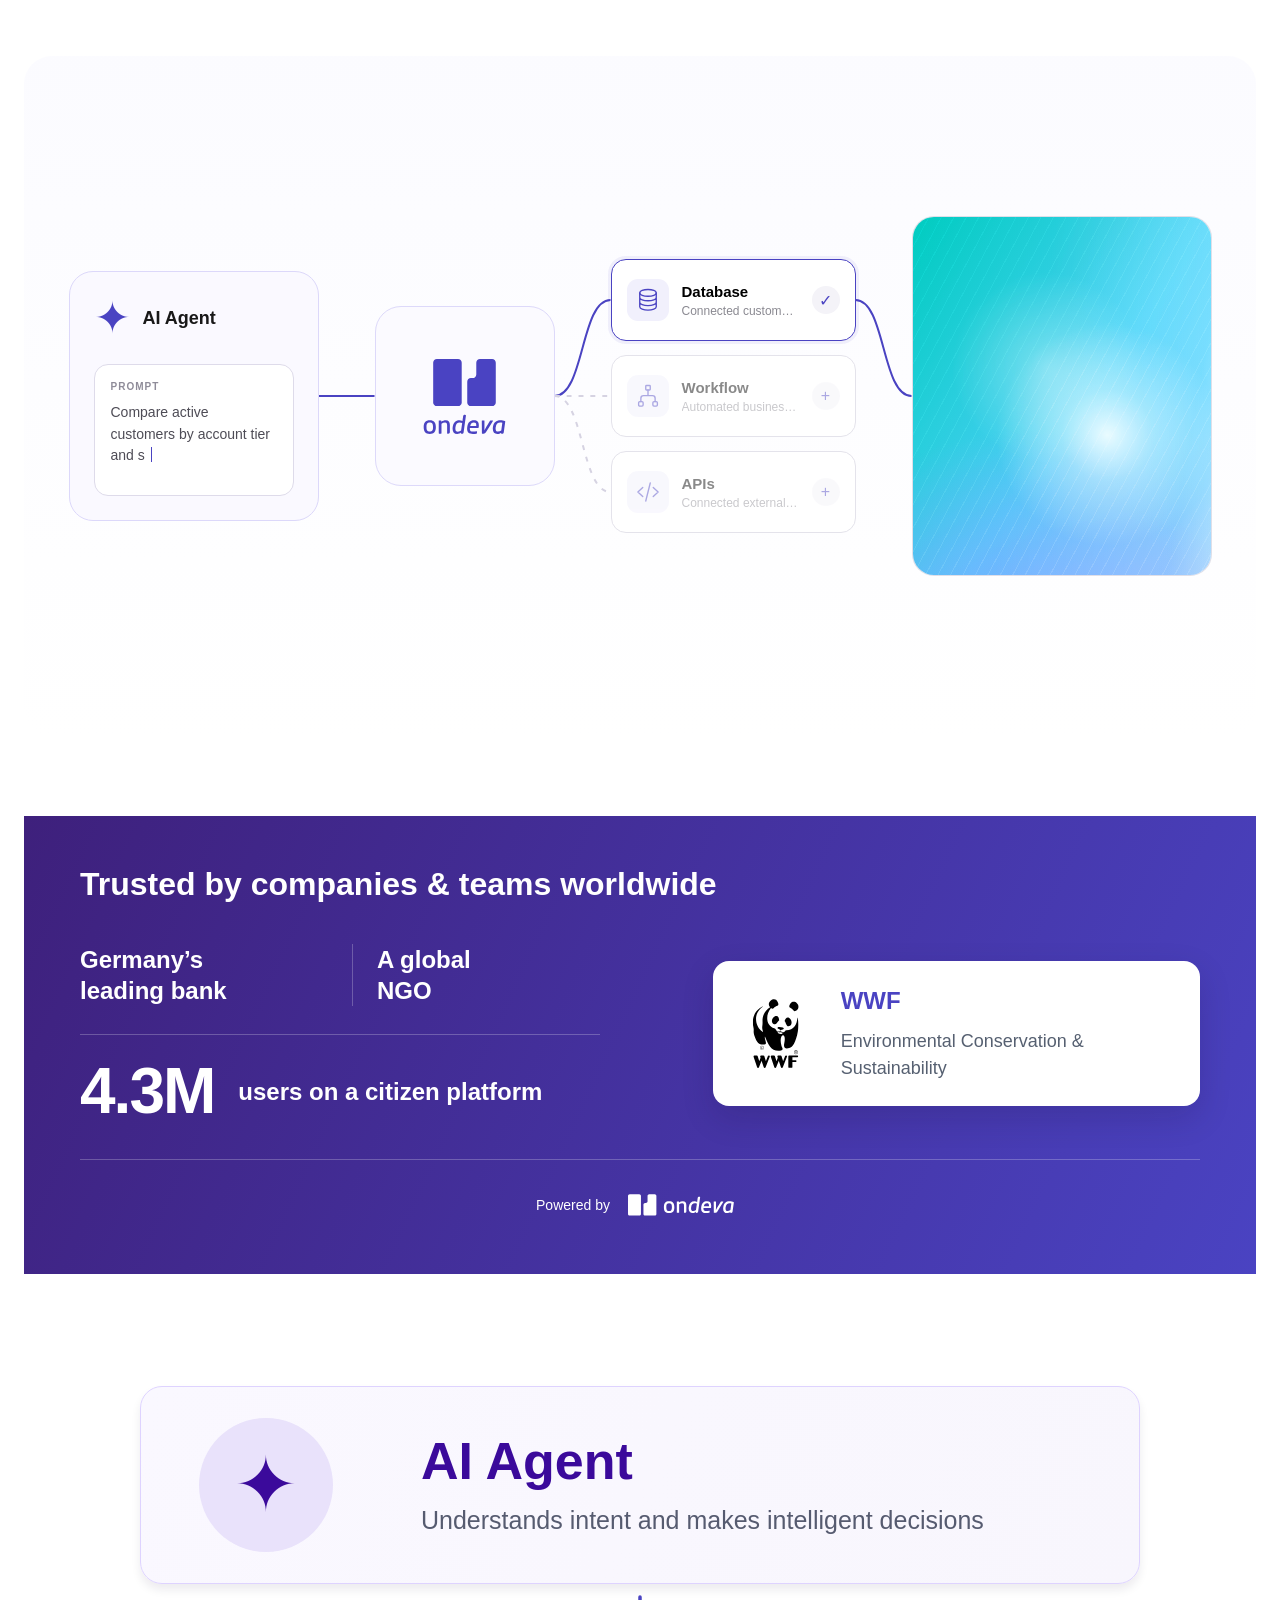
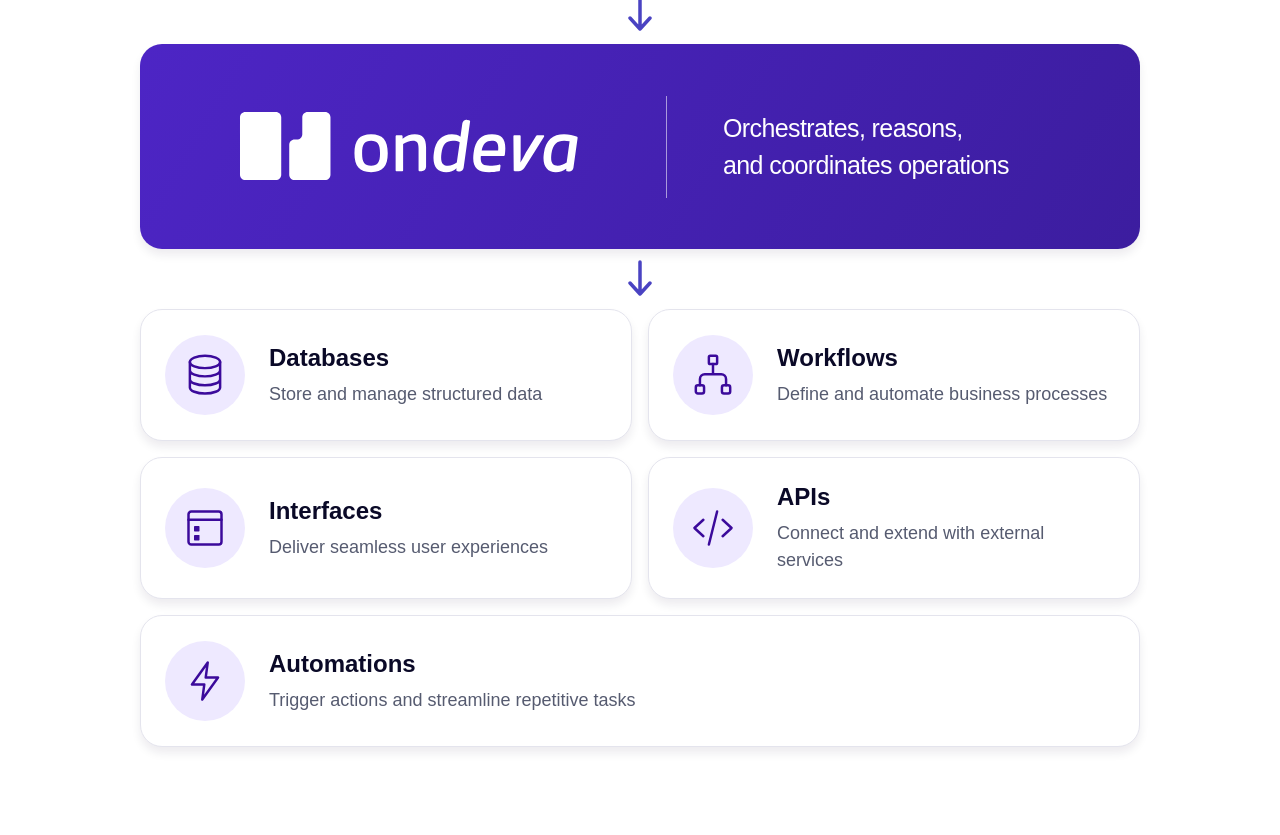
==== commit fa1d6fea: "Svgs" ====
--- a/ondeva-ai-agent-demo/index.html
+++ b/ondeva-ai-agent-demo/index.html
@@ -413,13 +413,20 @@
 
 
 
-        <!-- Client carousel. Edit names, copy, and logo paths in the articles below. -->
+        <!-- Client carousel. Edit names, copy, and inline SVG artwork in the articles below. -->
         <div class="trust-clients" data-trust-reveal data-trust-carousel aria-label="Clients">
 
           <!-- CLIENT 01 — WWF -->
           <article class="trust-client is-active" data-trust-client>
 
-            <img class="trust-client-logo" src="./assets/logos/WWF.png" alt="" width="96" height="96" decoding="async">
+            <svg xmlns="http://www.w3.org/2000/svg" viewBox="0 0 96 96" width="96" height="96" class="trust-client-logo" focusable="false" aria-hidden="true" color="#000000" fill="#000000">
+              <title>WWF</title>
+              <rect width="96" height="96" fill="#fff" />
+              <svg x="19" y="6" width="55" height="83" viewBox="21.747 13.4359 60.7866 91.1282" preserveAspectRatio="xMidYMid meet">
+                <path fill="currentColor" d="M42.97 87.932c.714 0 1.298.584 1.298 1.303 0 .194-.054.384-.132.556l-5.427 13.836a1.3 1.3 0 0 1-1.241.937c-.61 0-1.11-.41-1.248-.968l-2.702-8.038-.192-.713-.236.72-3.21 8.098a1.27 1.27 0 0 1-1.228.901c-.589 0-1.107-.41-1.243-.968l-4.58-13.653c-.078-.233-.153-.478-.153-.662 0-.697.557-1.255 1.235-1.293h3.06a1.29 1.29 0 0 1 1.21.864v.017c.007.01.007.03.029.056l1.883 6.044.195.705.237-.697 1.5-3.774-.4-1.26c-.058-.233-.147-.478-.147-.662 0-.697.548-1.255 1.236-1.293h3.06a1.29 1.29 0 0 1 1.212.864v.017c.005.01.022.03.022.056l1.896 6.03.195.72.216-.706 2.452-6.203a1.28 1.28 0 0 1 1.203-.834m22.828 0c.71 0 1.296.584 1.296 1.303a1.3 1.3 0 0 1-.13.556l-5.43 13.836a1.297 1.297 0 0 1-2.498-.031l-2.69-8.038-.202-.713-.226.72-3.206 8.098a1.29 1.29 0 0 1-1.227.901c-.603 0-1.107-.41-1.242-.968l-4.597-13.653c-.062-.233-.147-.478-.147-.662 0-.697.542-1.255 1.236-1.293h3.066a1.27 1.27 0 0 1 1.203.864v.017c.012.01.012.03.032.056l1.886 6.044.183.705.245-.697 1.506-3.774-.401-1.26c-.076-.233-.145-.478-.145-.662a1.29 1.29 0 0 1 1.225-1.293h3.059c.559 0 1.04.357 1.223.864v.017q.01.016.008.056l1.91 6.03.177.72.234-.706 2.437-6.203a1.3 1.3 0 0 1 1.215-.834m14.826.027c.69 0 1.258.558 1.258 1.255 0 .678-.532 1.225-1.196 1.255h-6.46l.007 3.797h4.329c.656 0 1.178.531 1.178 1.167 0 .654-.513 1.172-1.152 1.179l-4.121.01h-.24v6.64a1.214 1.214 0 0 1-1.187 1.201h-3.032a1.213 1.213 0 0 1-1.198-1.165h-.003V89.08c0-.618.494-1.12 1.116-1.12Zm-1.71-6.735a2.56 2.56 0 0 1 2.559 2.562 2.557 2.557 0 0 1-2.56 2.563 2.55 2.55 0 0 1-2.562-2.563 2.553 2.553 0 0 1 2.562-2.562m0 .432a2.135 2.135 0 1 0 0 4.27 2.14 2.14 0 0 0 2.139-2.14 2.137 2.137 0 0 0-2.14-2.13m.11.932c.57 0 .848.206.848.688 0 .423-.27.612-.632.658l.692 1.068h-.4l-.644-1.041h-.42v1.041h-.377v-2.414Zm-.059.299h-.497v.753h.515c.282-.006.506-.05.506-.39 0-.296-.271-.363-.524-.363M33.87 75.109a2.56 2.56 0 0 1 2.553 2.56 2.56 2.56 0 0 1-2.553 2.57 2.573 2.573 0 0 1-2.567-2.57 2.57 2.57 0 0 1 2.567-2.56m0 .428a2.136 2.136 0 1 0 0 4.271c1.172 0 2.14-.955 2.14-2.14a2.145 2.145 0 0 0-2.14-2.131m.049.839c.533 0 .976.317 1.039.884H34.6c-.07-.305-.324-.505-.67-.505-.52 0-.803.388-.803.908 0 .498.314.934.805.934.356 0 .618-.217.668-.528h.376c-.108.55-.524.887-1.044.887-.74 0-1.216-.559-1.216-1.293 0-.73.439-1.287 1.203-1.287" />
+                <path d="M45.624 15.063c2.14-1.762 6.82-3.202 9.103 1.898 1.785 3.927.668 4.806-1.391 5.593-.862.318-2.443 1.28-3.387 2.15-1.807 1.658-2.426 1.502-4.123.492-8.565 10.8-5.464 24.177 4.255 26.586 1.004.25 1.782.795 2.292 2.158 2.354 4.731 4.25.335 7.564 2.569 4.591 2.026 3.834-2.006 6.353-2.011 9.844-.057 14.443-8.307 14.238-16.01-.017-.618.355-.66.583.089 3.707 12.214-2.695 34.41-7.816 37.772-4.965 3.272-12.019 4.185-9.788-4.933 3.38-15.915-8.557-12.068-3.638 4.256.41 1.883 4.12 5.206-2.57 6.077-11.553.84-14.658-8.131-19.053-17.992-.226-.666-.621-.508-.621-.185-.292 5.534 5.124 9.94-2.863 9.94-4.388-.325-7.495-1.21-11.138-12.414-1.587-5.376-.078-6.13-1.07-10.222-2.03-8.45-.906-20.99 11.336-27.465 1.164-.68 1.295-.31.977-.024-14.144 9.77-9.239 27.489-.163 33.3.32.192.736.206.548-.39-2.128-6.788-.422-6.22-.628-12.89-.2-6.27 1.293-13.485 9.999-19.358-3.113-3.781-1.415-6.99 1-8.986m9.212 41.839c-.066-.015-.22-.04-.22.072.182 2.834 5.924 3.838 7.03.912.024-.143-.112-.11-.173-.11-1.648.007-4.08-.275-6.637-.874m1.76-6.621c1.468-.027 3.544.239 4.91.646 1.533.47 1.988 2.344-.033 2.553-3.045.326-2.687 2.36-3.493.795-.885-1.136-1.543-1.272-2.565-1.613-1.353-.336-1.417-2.32 1.181-2.381m7.392-8.238c1.15-3.105 2.888-5.637 6.065-3.76 3.924 2.362 3.966 8.913 1.022 10.462-4.894 2.583-5.102-3.907-7.05-6.088-.131-.125-.125-.37-.037-.614m-7.34-.836c0 .123-.12.31-.224.412-2.046 1.697-3.452 6.347-7.215 4.766-3.041-1.546-3.332-7.571 1.91-10.356 3.65-1.68 5.504 1.648 5.53 5.178M80.175 18.64c2.434 2.288 2.827 4.93 1.893 6.79-1.27 2.495-4.519 5.525-6.635 2.592-.933-1.293-2.917-2.84-3.998-3.288-1.663-.7-1.978-2.201-.425-4.794 2.537-4.225 6.952-3.406 9.165-1.3" />
+              </svg>
+            </svg>
 
             <div class="trust-client-text">
 
@@ -434,7 +441,39 @@
           <!-- CLIENT 02 — GRÜNDERPLATTFORM -->
           <article class="trust-client" data-trust-client>
 
-            <img class="trust-client-logo" src="./assets/logos/Grunder.png" alt="" width="96" height="96" decoding="async">
+            <svg xmlns="http://www.w3.org/2000/svg" viewBox="0 0 96 96" width="96" height="96" class="trust-client-logo" focusable="false" aria-hidden="true" color="#000000" fill="#000000">
+              <title>Gründerplattform</title>
+              <rect width="96" height="96" fill="#fff" />
+              <svg x="7" y="39" width="82" height="19" viewBox="1.11328 0 264.535 62.6484" preserveAspectRatio="xMidYMid meet">
+                <defs>
+                  <clipPath id="trust-grunder-clip-0">
+                    <path clip-rule="nonzero" d="M 1.113281 0 L 39 0 L 39 40 L 1.113281 40 Z M 1.113281 0 " />
+                  </clipPath>
+                  <clipPath id="trust-grunder-clip-1">
+                    <path clip-rule="nonzero" d="M 235 1 L 265.652344 1 L 265.652344 39 L 235 39 Z M 235 1 " />
+                  </clipPath>
+                  <clipPath id="trust-grunder-clip-2">
+                    <path clip-rule="nonzero" d="M 44 47 L 176 47 L 176 62.648438 L 44 62.648438 Z M 44 47 " />
+                  </clipPath>
+                </defs>
+                <g clip-path="url(#trust-grunder-clip-0)">
+                  <path fill-rule="nonzero" fill="rgb(13.729858%, 12.159729%, 12.548828%)" fill-opacity="1" d="M 20.777344 17.453125 L 20.777344 24.28125 L 29.800781 24.28125 C 28.765625 28.644531 25.699219 30.972656 20.433594 30.972656 C 14.929688 30.972656 10.21875 26.976562 10.21875 19.859375 C 10.21875 13.402344 14.476562 8.957031 20.40625 8.957031 C 23.84375 8.957031 26.464844 10.226562 28.316406 12.210938 L 34.617188 6.019531 C 31.386719 2.660156 26.703125 0.648438 20.828125 0.648438 C 9.292969 0.648438 1.113281 8.613281 1.113281 19.859375 C 1.113281 31.425781 9.714844 39.046875 20.75 39.046875 C 30.277344 39.046875 38.742188 32.085938 38.742188 20.230469 C 38.742188 19.332031 38.691406 18.429688 38.558594 17.453125 L 20.777344 17.453125 " />
+                </g>
+                <path fill-rule="nonzero" fill="rgb(13.729858%, 12.159729%, 12.548828%)" fill-opacity="1" d="M 53.03125 17.082031 L 53.03125 9.355469 L 60.203125 9.355469 C 63.324219 9.355469 65.335938 10.570312 65.335938 13.191406 C 65.335938 15.835938 63.378906 17.082031 60.203125 17.082031 Z M 74.335938 13.191406 C 74.335938 5.886719 69.464844 1.335938 60.308594 1.335938 L 44.195312 1.335938 L 44.195312 38.382812 L 53.03125 38.382812 L 53.03125 24.519531 L 54.328125 24.519531 L 64.09375 38.382812 L 74.625 38.382812 L 63.988281 24.253906 C 70.628906 23.195312 74.335938 19.066406 74.335938 13.191406 " />
+                <path fill-rule="nonzero" fill="rgb(13.729858%, 12.159729%, 12.548828%)" fill-opacity="1" d="M 103.308594 15.730469 L 103.308594 23.089844 C 103.308594 28.167969 100.398438 30.578125 95.953125 30.578125 C 91.535156 30.578125 88.625 28.167969 88.625 23.089844 L 88.625 15.730469 L 79.757812 15.730469 L 79.757812 23.433594 C 79.757812 33.566406 85.871094 39.074219 95.953125 39.074219 C 106.035156 39.074219 112.175781 33.566406 112.175781 23.433594 L 112.175781 15.730469 L 103.308594 15.730469 " />
+                <g clip-path="url(#trust-grunder-clip-1)">
+                  <path fill-rule="nonzero" fill="rgb(13.729858%, 12.159729%, 12.548828%)" fill-opacity="1" d="M 244.058594 17.082031 L 244.058594 9.355469 L 251.226562 9.355469 C 254.351562 9.355469 256.363281 10.570312 256.363281 13.191406 C 256.363281 15.835938 254.402344 17.082031 251.226562 17.082031 Z M 255.011719 24.253906 C 261.652344 23.195312 265.359375 19.066406 265.359375 13.191406 C 265.359375 5.886719 260.492188 1.335938 251.335938 1.335938 L 235.21875 1.335938 L 235.21875 38.382812 L 244.058594 38.382812 L 244.058594 24.519531 L 245.355469 24.519531 L 255.117188 38.382812 L 265.648438 38.382812 L 255.011719 24.253906 " />
+                </g>
+                <path fill-rule="nonzero" fill="rgb(13.729858%, 12.159729%, 12.548828%)" fill-opacity="1" d="M 209.390625 23.644531 L 227.679688 23.644531 L 227.679688 15.703125 L 209.390625 15.703125 L 209.390625 9.300781 L 228.816406 9.300781 L 228.816406 1.335938 L 200.554688 1.335938 L 200.554688 38.382812 L 228.921875 38.382812 L 228.921875 30.421875 L 209.390625 30.421875 L 209.390625 23.644531 " />
+                <path fill-rule="nonzero" fill="rgb(13.729858%, 12.159729%, 12.548828%)" fill-opacity="1" d="M 175.679688 30.207031 L 168.855469 30.207031 L 168.855469 9.511719 L 175.679688 9.511719 C 182.5625 9.511719 185.867188 13.800781 185.867188 19.859375 C 185.867188 25.839844 182.5625 30.207031 175.679688 30.207031 Z M 175.867188 1.335938 L 160.015625 1.335938 L 160.015625 38.382812 L 175.867188 38.382812 C 187.457031 38.382812 195.105469 31.027344 195.105469 19.859375 C 195.105469 8.691406 187.457031 1.335938 175.867188 1.335938 " />
+                <path fill-rule="nonzero" fill="rgb(13.729858%, 12.159729%, 12.548828%)" fill-opacity="1" d="M 144.164062 23.9375 L 127.28125 1.335938 L 118.816406 1.335938 L 118.816406 38.382812 L 127.652344 38.382812 L 127.652344 15.785156 L 144.535156 38.382812 L 153.03125 38.382812 L 153.03125 1.335938 L 144.164062 1.335938 L 144.164062 23.9375 " />
+                <path fill-rule="nonzero" fill="rgb(92.573547%, 17.628479%, 43.910217%)" fill-opacity="1" d="M 107.277344 9.84375 C 109.996094 9.84375 112.199219 7.640625 112.199219 4.921875 C 112.199219 2.203125 109.996094 0 107.277344 0 C 104.558594 0 102.355469 2.203125 102.355469 4.921875 C 102.355469 7.640625 104.558594 9.84375 107.277344 9.84375 " />
+                <path fill-rule="nonzero" fill="rgb(9.022522%, 69.804382%, 76.574707%)" fill-opacity="1" d="M 85.046875 9.84375 C 87.765625 9.84375 89.96875 7.640625 89.96875 4.921875 C 89.96875 2.203125 87.765625 0 85.046875 0 C 82.328125 0 80.125 2.203125 80.125 4.921875 C 80.125 7.640625 82.328125 9.84375 85.046875 9.84375 " />
+                <g clip-path="url(#trust-grunder-clip-2)">
+                  <path fill-rule="nonzero" fill="rgb(13.729858%, 12.159729%, 12.548828%)" fill-opacity="1" d="M 49.941406 56.425781 C 53.324219 56.425781 55.242188 54.734375 55.242188 51.929688 C 55.242188 49.125 53.324219 47.433594 49.941406 47.433594 L 44.246094 47.433594 L 44.246094 62.421875 L 46.128906 62.421875 L 46.128906 56.425781 Z M 49.898438 49.210938 C 52.117188 49.210938 53.28125 50.109375 53.28125 51.929688 C 53.28125 53.75 52.117188 54.648438 49.898438 54.648438 L 46.128906 54.648438 L 46.128906 49.210938 Z M 68.570312 60.632812 L 59.984375 60.632812 L 59.984375 47.433594 L 58.101562 47.433594 L 58.101562 62.421875 L 68.570312 62.421875 Z M 78.480469 47.433594 L 76.136719 47.433594 L 70.046875 62.421875 L 72.003906 62.421875 L 73.640625 58.332031 L 80.914062 58.332031 L 82.5625 62.421875 L 84.585938 62.421875 Z M 77.28125 49.296875 L 80.195312 56.542969 L 74.359375 56.542969 Z M 95.542969 47.433594 L 83.433594 47.433594 L 83.433594 49.222656 L 88.550781 49.222656 L 88.550781 62.421875 L 90.433594 62.421875 L 90.433594 49.222656 L 95.542969 49.222656 Z M 109.144531 47.433594 L 97.035156 47.433594 L 97.035156 49.222656 L 102.15625 49.222656 L 102.15625 62.421875 L 104.039062 62.421875 L 104.039062 49.222656 L 109.144531 49.222656 Z M 121.710938 53.984375 L 113.5625 53.984375 L 113.5625 49.222656 L 122.140625 49.222656 L 122.140625 47.433594 L 111.679688 47.433594 L 111.679688 62.421875 L 113.5625 62.421875 L 113.5625 55.761719 L 121.710938 55.761719 Z M 132.984375 47.207031 C 128.484375 47.207031 125.222656 50.441406 125.222656 54.929688 C 125.222656 59.414062 128.484375 62.648438 132.984375 62.648438 C 137.480469 62.648438 140.746094 59.414062 140.746094 54.929688 C 140.746094 50.441406 137.480469 47.207031 132.984375 47.207031 M 132.984375 49.019531 C 136.28125 49.019531 138.773438 51.40625 138.773438 54.929688 C 138.773438 58.449219 136.28125 60.839844 132.984375 60.839844 C 129.683594 60.839844 127.191406 58.449219 127.191406 54.929688 C 127.191406 51.40625 129.683594 49.019531 132.984375 49.019531 M 144.882812 47.433594 L 144.882812 62.421875 L 146.769531 62.421875 L 146.769531 55.957031 L 148.523438 55.957031 L 153.675781 62.421875 L 156.007812 62.421875 L 150.730469 55.957031 L 150.847656 55.957031 C 154.058594 55.957031 156.082031 54.285156 156.082031 51.683594 C 156.082031 48.953125 154.21875 47.433594 150.835938 47.433594 Z M 150.796875 49.199219 C 152.96875 49.199219 154.125 50.023438 154.125 51.683594 C 154.125 53.367188 153 54.242188 150.796875 54.242188 L 146.769531 54.242188 L 146.769531 49.199219 Z M 175.921875 47.421875 L 173.042969 47.421875 L 168.023438 58.609375 L 163 47.421875 L 160.121094 47.421875 L 160.121094 62.421875 L 162.003906 62.421875 L 162.003906 49.605469 L 167.027344 60.804688 L 169.019531 60.804688 L 174.039062 49.519531 L 174.039062 62.421875 L 175.921875 62.421875 L 175.921875 47.421875 " />
+                </g>
+              </svg>
+            </svg>
 
             <div class="trust-client-text">
 
@@ -449,7 +488,14 @@
           <!-- CLIENT 03 — EVEREST -->
           <article class="trust-client" data-trust-client>
 
-            <img class="trust-client-logo" src="./assets/logos/Everest.png" alt="" width="96" height="96" decoding="async">
+            <svg xmlns="http://www.w3.org/2000/svg" viewBox="0 0 96 96" width="96" height="96" class="trust-client-logo" focusable="false" aria-hidden="true" color="#000000" fill="#000000">
+              <title>Everest</title>
+              <rect width="96" height="96" fill="#fff" />
+              <svg x="1" y="41" width="94" height="13" viewBox="0 232.4573 1000.2 134.021" preserveAspectRatio="xMidYMid meet">
+                <path fill="#F35949" d="M867.206,256.908c-1.271-12.164,7.558-23.057,19.723-24.329c12.164-1.271,23.057,7.558,24.329,19.723  c0.16,1.531,0.16,3.075,0,4.606c-1.272,12.165-12.165,20.994-24.329,19.723C876.52,275.542,868.295,267.317,867.206,256.908z   M977.894,277.935c12.031,0.178,21.928-9.432,22.105-21.462c0.002-0.188,0.003-0.376,0-0.564  c0.521-12.22-8.964-22.547-21.184-23.066c-12.22-0.521-22.547,8.964-23.067,21.184c-0.026,0.628-0.026,1.256,0,1.883  c-0.179,11.986,9.392,21.849,21.378,22.028C977.383,277.941,977.638,277.94,977.894,277.935z M933.603,277.935  c-12.053-0.18-21.969,9.445-22.147,21.497c-0.004,0.256-0.004,0.512,0.002,0.769c0.066,12.23,10.035,22.091,22.266,22.024  s22.091-10.034,22.024-22.266C955.682,287.777,945.787,277.935,933.603,277.935z M889.552,322.186  c-12.231-0.022-22.164,9.875-22.186,22.105c-0.022,12.23,9.875,22.164,22.105,22.186c12.199,0.021,22.119-9.826,22.186-22.025  c0.246-12.052-9.324-22.021-21.375-22.267c-0.311-0.007-0.621-0.006-0.931,0.001H889.552z M978.094,322.186  c-12.23-0.022-22.163,9.875-22.185,22.105c-0.022,12.23,9.875,22.164,22.105,22.186c12.199,0.021,22.119-9.826,22.186-22.025  c0.246-12.052-9.324-22.021-21.375-22.267c-0.311-0.007-0.621-0.006-0.932,0.001H978.094z" />
+                <path d="M30.595,336.522h67.639v27.593H0V235.806h97.874v27.592H30.595v22.186h63.313v27.472H30.595V336.522z M172.4,332.518  l-33.358-96.712h-32.519l47.455,128.148h36.442l47.375-128.148h-32.037L172.4,332.518z M278.123,313.015h63.313v-27.432h-63.313  v-22.186h67.238v-27.592h-97.834v128.148h98.234v-27.433h-67.639V313.015z M435.025,315.137l36.843,48.938h-36.442l-33.84-48.056  H397.1v48.056h-30.595V235.806h55.784c31.717,0,48.577,15.778,48.577,41.047c0,20.344-12.815,34.641-35.842,38.324V315.137z   M421.929,290.309c11.013,0,17.781-4.325,17.781-13.496c0-9.17-6.969-13.295-17.781-13.295H397.1v26.791H421.929z M518.601,313.015  h63.313v-27.432h-63.313v-22.186h67.238v-27.592h-97.833v128.148h98.233v-27.433h-67.639V313.015z M668.776,286.304l-5.446-0.721  c-14.217-2.482-26.391-4.405-26.391-12.454c0-8.05,8.529-11.534,20.023-11.534c13.012,0.176,25.728,3.915,36.763,10.813  l13.655-25.109c-15.617-9.274-33.498-14.042-51.66-13.776c-29.954,0-51.219,15.778-51.659,40.688  c-0.48,23.106,13.815,35,40.046,39.125l6.408,1.001c16.779,2.563,25.389,4.766,25.389,12.455c0,7.688-8.81,12.014-20.344,12.014  c-14.817-0.178-29.221-4.918-41.247-13.576l-15.298,24.949c14.176,10.692,35.08,16.299,56.425,16.299  c27.513,0,53.782-12.734,53.782-43.25C709.223,302.242,693.565,290.589,668.776,286.304z M716.351,235.806v28.433h38.044v99.876  h30.516v-99.876h37.924v-28.433H716.351z" />
+              </svg>
+            </svg>
 
             <div class="trust-client-text">
 
@@ -467,12 +513,14 @@
 
 
 
-      <!-- Powered by Ondeva. The SVG asset preserves the official logo. -->
+      <!-- Powered by Ondeva. The embedded SVG preserves the official logo. -->
       <div class="trust-powered" data-trust-reveal>
 
         <span>Powered by</span>
 
-        <img src="./assets/logos/Logo.svg" alt="Ondeva" width="126" height="42" decoding="async">
+        <svg xmlns="http://www.w3.org/2000/svg" width="126" height="42" viewBox="0 0 409 135" fill="none" focusable="false" role="img" aria-label="Ondeva">
+          <path d="M119.143 32.5518C122.154 32.5518 124.595 34.9764 124.595 37.9727V96.3223C124.595 99.3185 122.154 101.746 119.143 101.746H88.083C85.0714 101.746 82.6309 99.3185 82.6309 96.3223V66.0537C82.6309 63.0575 85.0714 60.6289 88.083 60.6289H90.4697C93.4814 60.6289 95.9219 58.2013 95.9219 55.2051V37.9688C95.9219 34.9762 98.3624 32.5488 101.374 32.5488H119.146L119.143 32.5518ZM69.0479 32.5498C72.0567 32.5498 74.4961 34.9772 74.4961 37.9707V96.3242C74.4961 99.3177 72.0567 101.744 69.0479 101.744H37.9844C34.9755 101.744 32.5361 99.3177 32.5361 96.3242V37.9707C32.5361 34.9772 34.9755 32.5498 37.9844 32.5498H69.0479ZM288.9 55.3027C298.281 55.3027 302.479 59.6545 302.479 69.4209C302.479 71.5556 302.249 73.9239 302.02 76.0586C301.868 77.052 301.56 77.3564 300.493 77.3564H277.611C277.533 78.1938 277.46 78.9571 277.46 79.6465C277.46 85.6769 280.435 87.2002 286.841 87.2002C290.349 87.2002 292.713 86.8184 296.069 86.1328C297.214 85.903 297.67 86.5147 297.596 87.5078L297.062 91.4775C296.985 92.3151 296.681 92.6977 295.766 92.8535C292.868 93.3872 289.512 93.7686 286.077 93.7686C275.018 93.7685 269.831 89.495 269.831 79.499C269.831 77.898 269.983 76.067 270.213 74.1582V74.1504C272.043 61.178 277.915 55.3028 288.9 55.3027ZM165.932 55.3008C177.754 55.3008 182.871 61.4049 182.871 74.5332C182.871 87.6615 177.758 93.7656 165.932 93.7656C154.105 93.7656 148.996 87.6615 148.996 74.5332C148.996 61.4049 154.109 55.3008 165.932 55.3008ZM258.753 44.3291C259.092 41.9138 261.292 40.2314 263.706 40.5703L265.622 40.835L265.63 40.8428C266.284 40.9364 266.743 41.5439 266.649 42.1982L266.63 42.335V42.3389L266.553 42.8877L266.354 44.3486L264.286 59.1797L264.243 59.4834L264.169 60.0166L260.072 89.3281C259.733 91.7432 257.506 93.4258 255.092 93.0869L253.671 92.8887C253.496 92.8614 253.335 92.7986 253.195 92.709C252.903 92.5648 252.709 92.2957 252.662 91.8945C252.643 91.7778 252.635 91.6568 252.65 91.5322L252.896 89.7168C250.072 92.5411 246.49 93.7607 242.37 93.7607C234.286 93.7607 229.402 89.0278 229.402 79.2617C229.402 77.7346 229.554 76.0548 229.784 74.3018C231.54 61.6374 237.872 55.3028 248.168 55.3027C251.525 55.3027 254.423 55.9889 256.864 57.668L256.891 57.5703L258.753 44.3291ZM362.306 55.3027C367.263 55.3027 371.916 56.4482 374.892 57.5156C375.807 57.8234 376.115 58.3573 376.037 59.043L371.804 89.3271C371.465 91.7424 369.238 93.4258 366.823 93.0869L365.401 92.8877C364.747 92.7939 364.288 92.1865 364.382 91.5322L364.646 90.1689L364.67 90.0205C361.847 92.3111 358.186 93.7607 353.836 93.7607C346.134 93.7606 341.328 88.8753 341.328 79.3389C341.328 77.812 341.48 76.211 341.71 74.5322C343.54 61.1781 350.865 55.3029 362.306 55.3027ZM316.981 56.2773C317.744 56.2775 318.106 56.7142 318.103 57.4971V71.4473C318.032 75.1832 318.235 79.0555 317.842 84.0107C321.012 78.9037 322.666 74.8753 325.189 71.0654L333.609 57.1152C334.053 56.4298 334.54 56.2774 335.225 56.2773H341.027C341.942 56.2773 342.425 56.8894 341.693 57.8789L331.978 73.3867H331.981L322.164 89.0635C320.797 91.2448 318.169 92.8144 316.016 92.8496C315.981 92.8574 315.949 92.8652 315.922 92.8652H312.07C311.311 92.8651 311 92.4019 311.023 91.6465L310.712 57.4189C310.712 56.5736 311.097 56.2773 311.935 56.2773H316.981ZM210.411 55.3027C218.343 55.3028 221.851 59.7283 221.852 68.5049V88.3301C221.852 90.8271 219.831 92.8495 217.335 92.8496H215.446C215.322 92.8496 215.209 92.8261 215.096 92.791C214.663 92.6897 214.383 92.4089 214.282 91.9766C214.247 91.8636 214.224 91.7467 214.224 91.626V70.1064C214.224 63.8501 212.697 61.8672 208.503 61.8672C204.994 61.8672 201.564 63.2427 198.511 65.2256V91.7041C198.511 92.3896 198.051 92.8496 197.365 92.8496H192.026C191.341 92.8494 190.882 92.3894 190.882 91.7041V57.4414C190.882 56.682 191.338 56.2227 192.101 56.2227H196.754C197.513 56.2227 197.974 56.678 197.974 57.4414V59.6543C201.864 56.6782 205.984 55.3027 210.407 55.3027H210.411ZM249.231 61.8672C242.37 61.8672 238.783 65.3771 237.486 74.6875C237.26 76.3625 237.183 77.8159 237.183 79.0352C237.183 85.0616 239.698 87.2744 244.122 87.2744C247.475 87.2744 250.529 86.0549 253.122 83.9941L255.217 69.4209L256.077 63.3086C254.251 62.3971 252.043 61.8672 249.231 61.8672ZM165.932 61.8643C159.448 61.8643 156.776 64.9928 156.776 74.5332C156.776 84.0736 159.37 87.2021 165.932 87.2021C172.415 87.2021 175.009 84.0736 175.009 74.5332C175.009 64.9928 172.415 61.8643 165.932 61.8643ZM362.38 61.7891C354.981 61.7891 350.861 65.2993 349.412 75.1436C349.186 76.7445 349.108 78.1196 349.108 79.3389C349.108 84.9095 351.472 87.2001 355.744 87.2002C358.871 87.2002 361.998 85.977 364.896 83.9941L367.871 62.4004C365.967 62.0186 364.136 61.7891 362.38 61.7891ZM288.671 61.793C283.102 61.793 279.897 64.4653 278.448 71.7109H295.154C295.232 70.7177 295.307 69.8023 295.307 68.9648C295.307 63.6241 293.246 61.793 288.671 61.793Z" fill="white" />
+        </svg>
 
       </div>
 
--- a/ondeva-ai-agent-demo/css/style.css
+++ b/ondeva-ai-agent-demo/css/style.css
@@ -656,7 +656,7 @@
 
 .trust-section .trust-powered span { font-size: 14px; font-weight: 400; line-height: 1.5; }
 
-.trust-section .trust-powered img { display: block; width: 126px; height: auto; }
+.trust-section .trust-powered svg { display: block; width: 126px; height: auto; }
 
 .trust-section .trust-sr-only { position: absolute; width: 1px; height: 1px; padding: 0; margin: -1px; overflow: hidden; clip: rect(0, 0, 0, 0); white-space: nowrap; border: 0; }
 
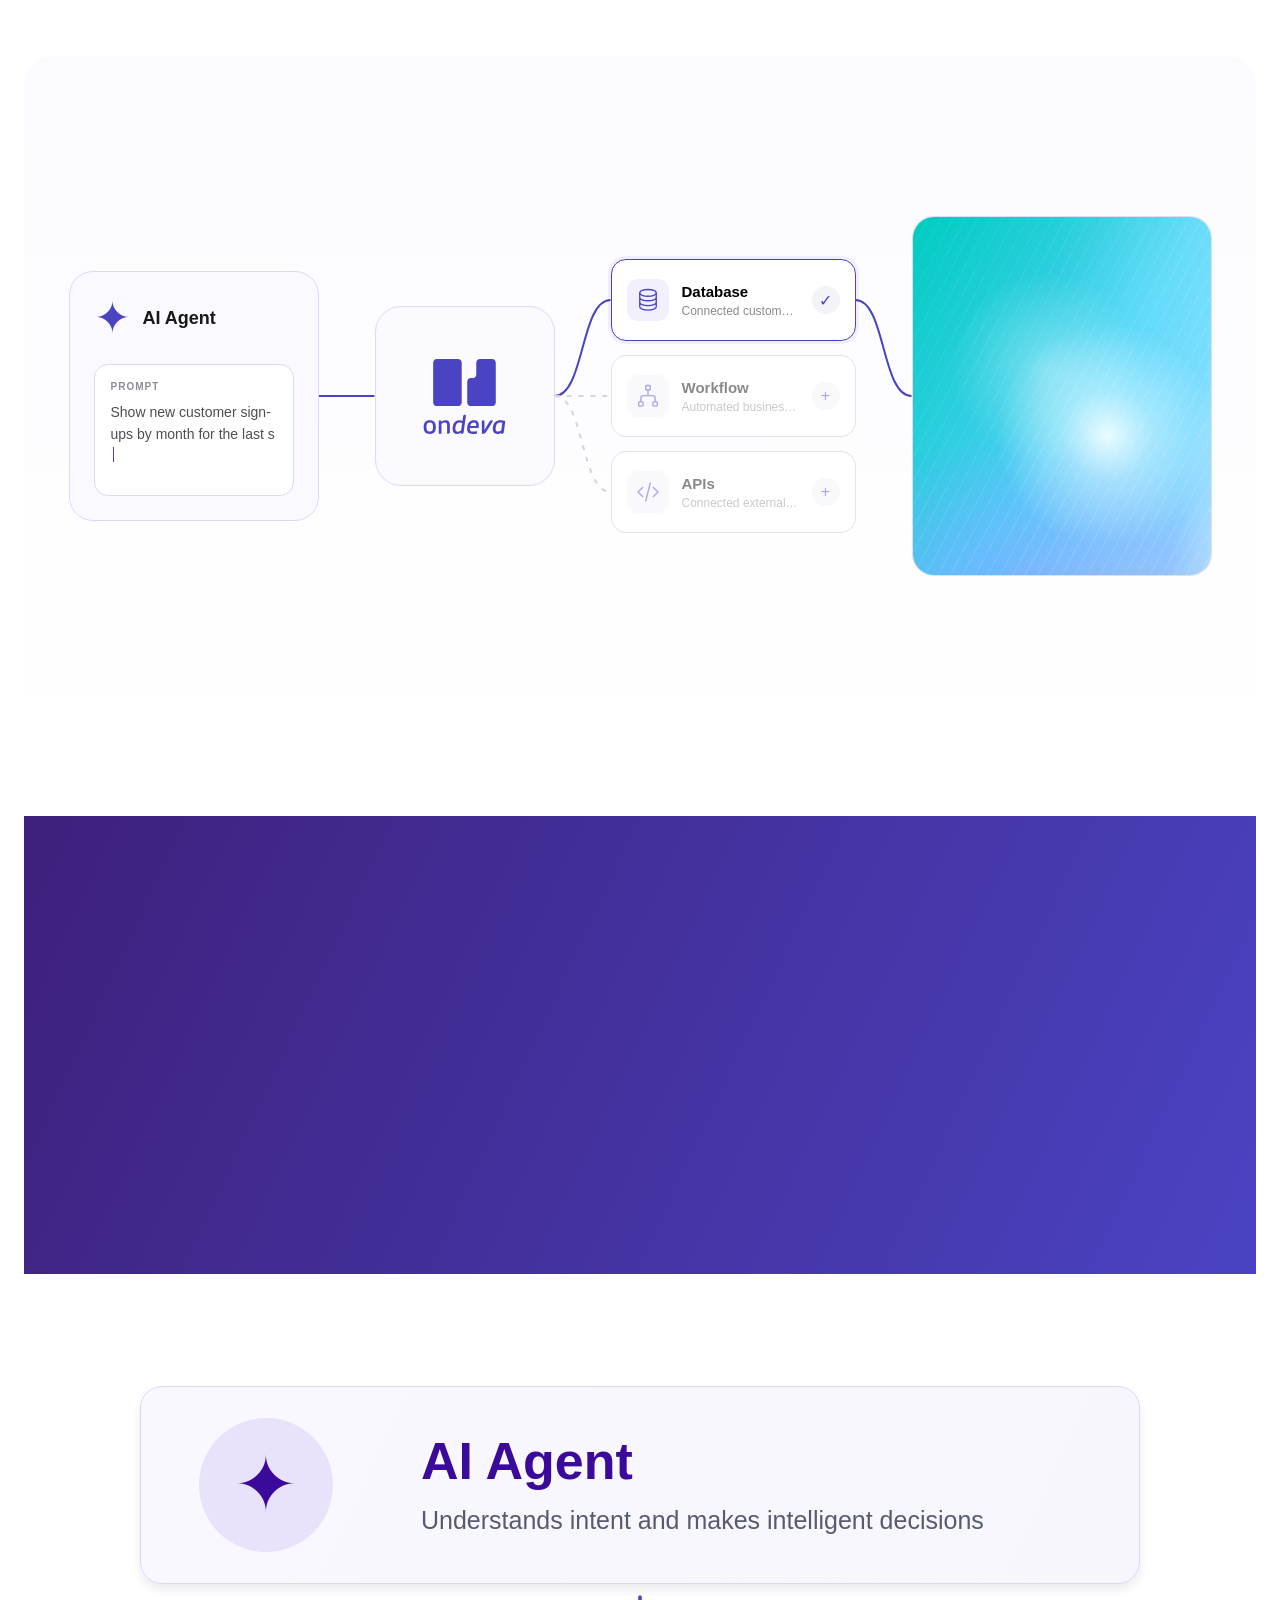
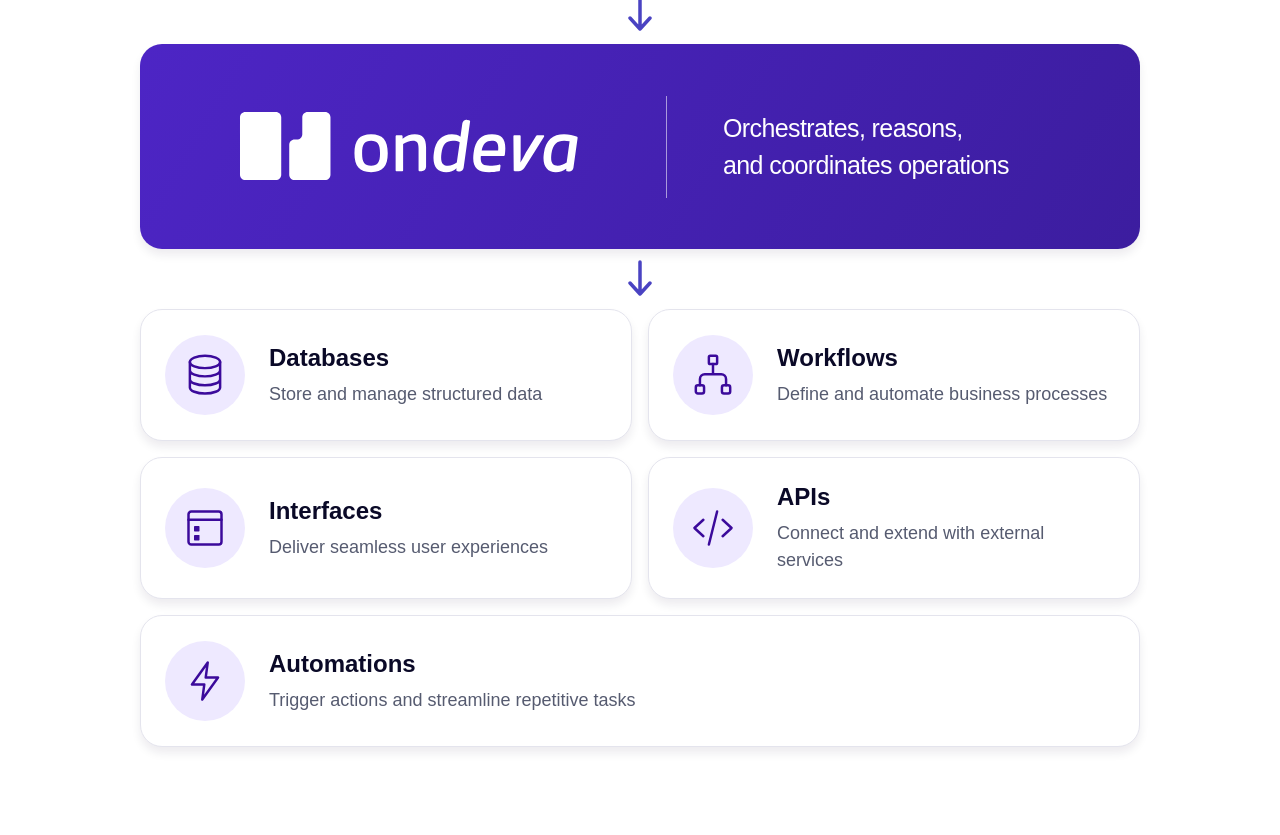
==== commit 4826085a: "Update index.html" ====
--- a/ondeva-ai-agent-demo/index.html
+++ b/ondeva-ai-agent-demo/index.html
@@ -416,21 +416,20 @@
         <!-- Client carousel. Edit names, copy, and inline SVG artwork in the articles below. -->
         <div class="trust-clients" data-trust-reveal data-trust-carousel aria-label="Clients">
 
-          <!-- CLIENT 01 — WWF -->
+          <!-- CLIENT 01 — RISK FILTER SUITE -->
           <article class="trust-client is-active" data-trust-client>
 
-            <svg xmlns="http://www.w3.org/2000/svg" viewBox="0 0 96 96" width="96" height="96" class="trust-client-logo" focusable="false" aria-hidden="true" color="#000000" fill="#000000">
-              <title>WWF</title>
-              <rect width="96" height="96" fill="#fff" />
-              <svg x="19" y="6" width="55" height="83" viewBox="21.747 13.4359 60.7866 91.1282" preserveAspectRatio="xMidYMid meet">
-                <path fill="currentColor" d="M42.97 87.932c.714 0 1.298.584 1.298 1.303 0 .194-.054.384-.132.556l-5.427 13.836a1.3 1.3 0 0 1-1.241.937c-.61 0-1.11-.41-1.248-.968l-2.702-8.038-.192-.713-.236.72-3.21 8.098a1.27 1.27 0 0 1-1.228.901c-.589 0-1.107-.41-1.243-.968l-4.58-13.653c-.078-.233-.153-.478-.153-.662 0-.697.557-1.255 1.235-1.293h3.06a1.29 1.29 0 0 1 1.21.864v.017c.007.01.007.03.029.056l1.883 6.044.195.705.237-.697 1.5-3.774-.4-1.26c-.058-.233-.147-.478-.147-.662 0-.697.548-1.255 1.236-1.293h3.06a1.29 1.29 0 0 1 1.212.864v.017c.005.01.022.03.022.056l1.896 6.03.195.72.216-.706 2.452-6.203a1.28 1.28 0 0 1 1.203-.834m22.828 0c.71 0 1.296.584 1.296 1.303a1.3 1.3 0 0 1-.13.556l-5.43 13.836a1.297 1.297 0 0 1-2.498-.031l-2.69-8.038-.202-.713-.226.72-3.206 8.098a1.29 1.29 0 0 1-1.227.901c-.603 0-1.107-.41-1.242-.968l-4.597-13.653c-.062-.233-.147-.478-.147-.662 0-.697.542-1.255 1.236-1.293h3.066a1.27 1.27 0 0 1 1.203.864v.017c.012.01.012.03.032.056l1.886 6.044.183.705.245-.697 1.506-3.774-.401-1.26c-.076-.233-.145-.478-.145-.662a1.29 1.29 0 0 1 1.225-1.293h3.059c.559 0 1.04.357 1.223.864v.017q.01.016.008.056l1.91 6.03.177.72.234-.706 2.437-6.203a1.3 1.3 0 0 1 1.215-.834m14.826.027c.69 0 1.258.558 1.258 1.255 0 .678-.532 1.225-1.196 1.255h-6.46l.007 3.797h4.329c.656 0 1.178.531 1.178 1.167 0 .654-.513 1.172-1.152 1.179l-4.121.01h-.24v6.64a1.214 1.214 0 0 1-1.187 1.201h-3.032a1.213 1.213 0 0 1-1.198-1.165h-.003V89.08c0-.618.494-1.12 1.116-1.12Zm-1.71-6.735a2.56 2.56 0 0 1 2.559 2.562 2.557 2.557 0 0 1-2.56 2.563 2.55 2.55 0 0 1-2.562-2.563 2.553 2.553 0 0 1 2.562-2.562m0 .432a2.135 2.135 0 1 0 0 4.27 2.14 2.14 0 0 0 2.139-2.14 2.137 2.137 0 0 0-2.14-2.13m.11.932c.57 0 .848.206.848.688 0 .423-.27.612-.632.658l.692 1.068h-.4l-.644-1.041h-.42v1.041h-.377v-2.414Zm-.059.299h-.497v.753h.515c.282-.006.506-.05.506-.39 0-.296-.271-.363-.524-.363M33.87 75.109a2.56 2.56 0 0 1 2.553 2.56 2.56 2.56 0 0 1-2.553 2.57 2.573 2.573 0 0 1-2.567-2.57 2.57 2.57 0 0 1 2.567-2.56m0 .428a2.136 2.136 0 1 0 0 4.271c1.172 0 2.14-.955 2.14-2.14a2.145 2.145 0 0 0-2.14-2.131m.049.839c.533 0 .976.317 1.039.884H34.6c-.07-.305-.324-.505-.67-.505-.52 0-.803.388-.803.908 0 .498.314.934.805.934.356 0 .618-.217.668-.528h.376c-.108.55-.524.887-1.044.887-.74 0-1.216-.559-1.216-1.293 0-.73.439-1.287 1.203-1.287" />
-                <path d="M45.624 15.063c2.14-1.762 6.82-3.202 9.103 1.898 1.785 3.927.668 4.806-1.391 5.593-.862.318-2.443 1.28-3.387 2.15-1.807 1.658-2.426 1.502-4.123.492-8.565 10.8-5.464 24.177 4.255 26.586 1.004.25 1.782.795 2.292 2.158 2.354 4.731 4.25.335 7.564 2.569 4.591 2.026 3.834-2.006 6.353-2.011 9.844-.057 14.443-8.307 14.238-16.01-.017-.618.355-.66.583.089 3.707 12.214-2.695 34.41-7.816 37.772-4.965 3.272-12.019 4.185-9.788-4.933 3.38-15.915-8.557-12.068-3.638 4.256.41 1.883 4.12 5.206-2.57 6.077-11.553.84-14.658-8.131-19.053-17.992-.226-.666-.621-.508-.621-.185-.292 5.534 5.124 9.94-2.863 9.94-4.388-.325-7.495-1.21-11.138-12.414-1.587-5.376-.078-6.13-1.07-10.222-2.03-8.45-.906-20.99 11.336-27.465 1.164-.68 1.295-.31.977-.024-14.144 9.77-9.239 27.489-.163 33.3.32.192.736.206.548-.39-2.128-6.788-.422-6.22-.628-12.89-.2-6.27 1.293-13.485 9.999-19.358-3.113-3.781-1.415-6.99 1-8.986m9.212 41.839c-.066-.015-.22-.04-.22.072.182 2.834 5.924 3.838 7.03.912.024-.143-.112-.11-.173-.11-1.648.007-4.08-.275-6.637-.874m1.76-6.621c1.468-.027 3.544.239 4.91.646 1.533.47 1.988 2.344-.033 2.553-3.045.326-2.687 2.36-3.493.795-.885-1.136-1.543-1.272-2.565-1.613-1.353-.336-1.417-2.32 1.181-2.381m7.392-8.238c1.15-3.105 2.888-5.637 6.065-3.76 3.924 2.362 3.966 8.913 1.022 10.462-4.894 2.583-5.102-3.907-7.05-6.088-.131-.125-.125-.37-.037-.614m-7.34-.836c0 .123-.12.31-.224.412-2.046 1.697-3.452 6.347-7.215 4.766-3.041-1.546-3.332-7.571 1.91-10.356 3.65-1.68 5.504 1.648 5.53 5.178M80.175 18.64c2.434 2.288 2.827 4.93 1.893 6.79-1.27 2.495-4.519 5.525-6.635 2.592-.933-1.293-2.917-2.84-3.998-3.288-1.663-.7-1.978-2.201-.425-4.794 2.537-4.225 6.952-3.406 9.165-1.3" />
-              </svg>
+            <svg xmlns="http://www.w3.org/2000/svg" width="64" height="79" viewBox="0 0 64 79" fill="none" class="trust-client-logo" focusable="false" aria-hidden="true">
+              <title>Risk Filter Suite</title>
+              <path d="M31.9501 42.1L21.2501 60.6C16.5501 68.8 22.4501 78.9 31.8501 78.9C41.3501 78.9 47.2501 68.6 42.5501 60.4L31.9501 42.1Z" fill="#241F20" style="fill:#241F20;fill:color(display-p3 0.1412 0.1216 0.1255);fill-opacity:1;"/>
+              <path d="M31.9501 36.8L21.2501 18.3C16.5501 10.1 22.4501 0 31.8501 0C41.3501 0 47.2501 10.3 42.5501 18.5L31.9501 36.8Z" fill="#241F20" style="fill:#241F20;fill:color(display-p3 0.1412 0.1216 0.1255);fill-opacity:1;"/>
+              <path d="M12.3505 17.9L1.65051 36.4C-3.04949 44.6 2.85051 54.7 12.2505 54.7C21.7505 54.7 27.6505 44.4 22.9505 36.2L12.3505 17.9Z" fill="#241F20" style="fill:#241F20;fill:color(display-p3 0.1412 0.1216 0.1255);fill-opacity:1;"/>
+              <path d="M51.7509 17.9L41.0509 36.4C36.3509 44.6 42.2509 54.7 51.6509 54.7C61.1509 54.7 67.0509 44.4 62.3509 36.2L51.7509 17.9Z" fill="#241F20" style="fill:#241F20;fill:color(display-p3 0.1412 0.1216 0.1255);fill-opacity:1;"/>
             </svg>
 
             <div class="trust-client-text">
 
-              <h3>WWF</h3>
+              <h3>Risk Filter Suite</h3>
 
               <p>Environmental Conservation & Sustainability</p>
 
--- a/ondeva-ai-agent-demo/css/style.css
+++ b/ondeva-ai-agent-demo/css/style.css
@@ -115,6 +115,12 @@
 }
 
 /* SECTION 01 — Result titles, copy, and visual content. */
+/* SECTION 01 — Keep CSS effects paused until the section reaches the viewport center. */
+.experience:not(.experience-started) .result-loading,
+.experience:not(.experience-started) .result-loading::before,
+.experience:not(.experience-started) .result-loading::after,
+.experience:not(.experience-started) .prompt-cursor { animation-play-state: paused; }
+
 .result-content { position: relative; z-index: 2; height: 100%; padding: 24px; display: flex; flex-direction: column; opacity: 1; transition: opacity 250ms ease; }
 
 .result-card.is-loading .result-content { opacity: 0; }
